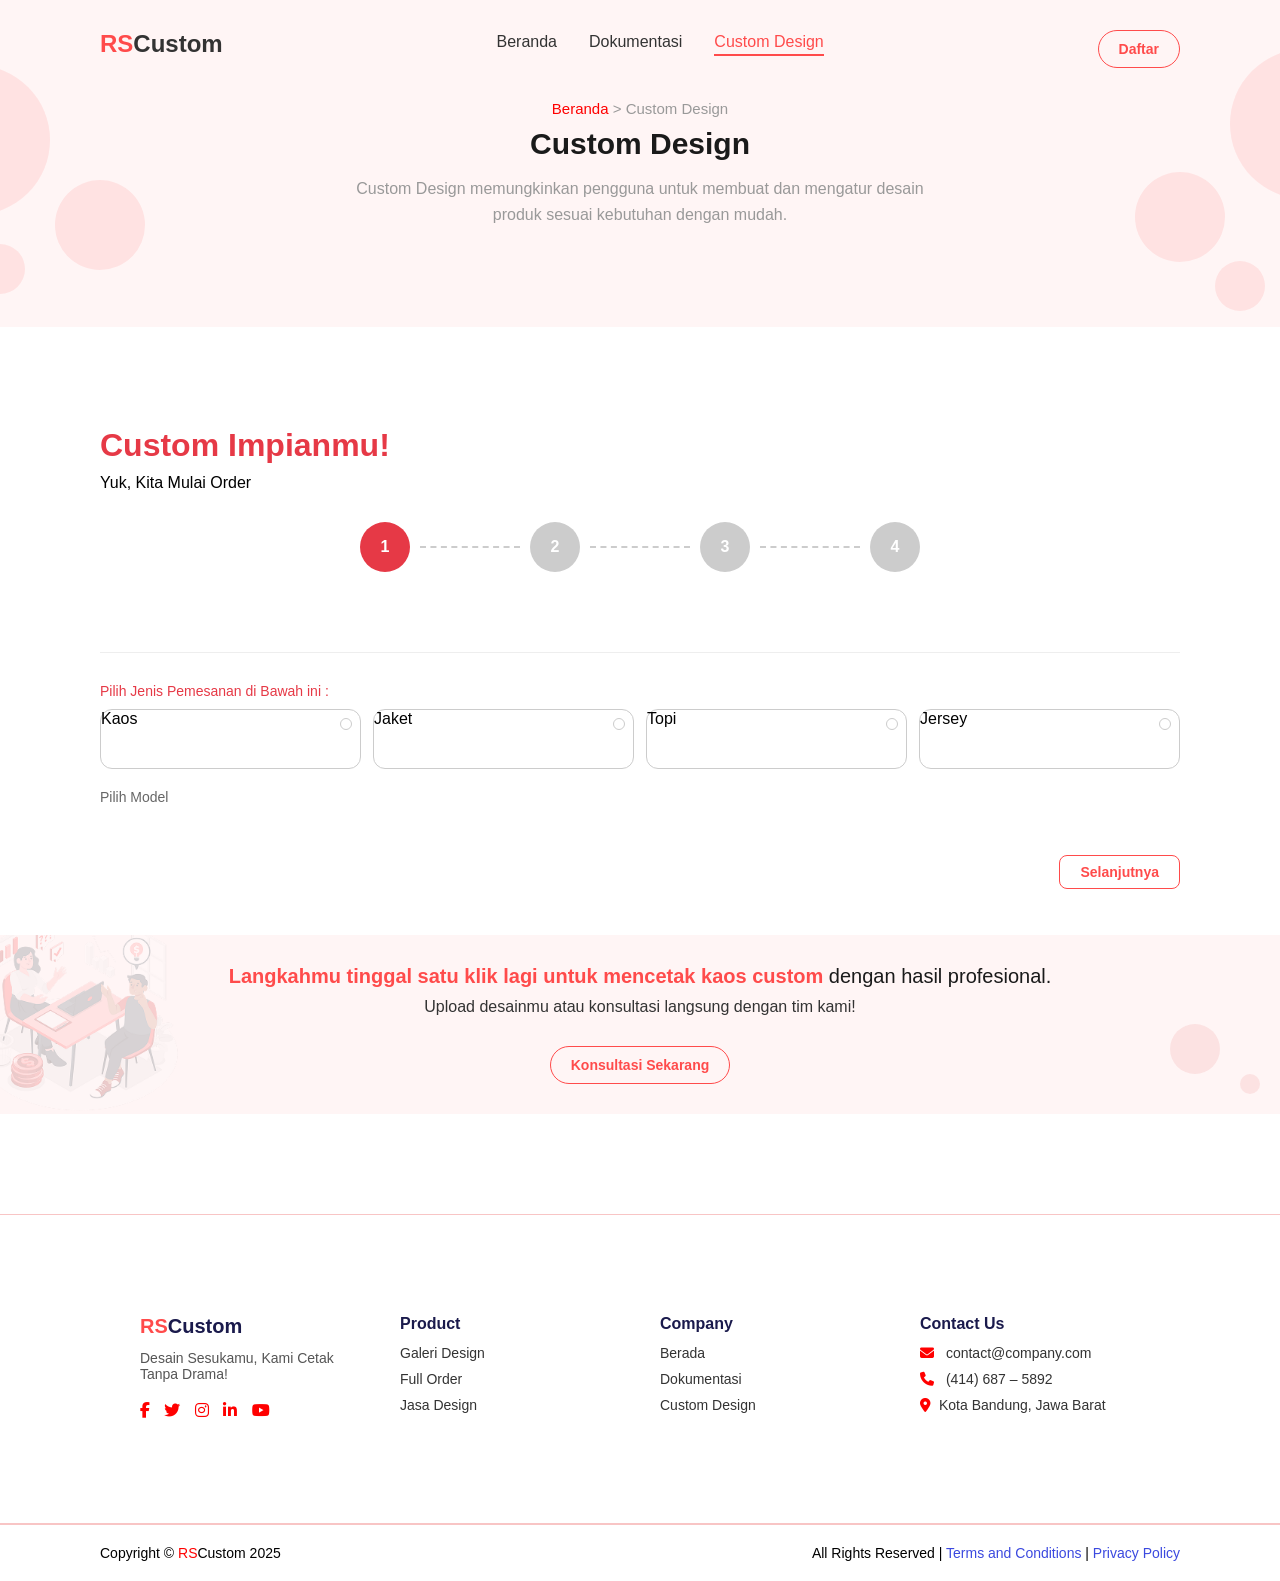
==== customDesign.html @ 7b65262a "feat: update terbaru" ====
<!DOCTYPE html>
<html lang="en">
  <head>
    <meta charset="UTF-8" />
    <meta name="viewport" content="width=device-width, initial-scale=1.0" />
    <title>Design Sekarang | Custom Design</title>
    <link href="./css/designCustom.css" rel="stylesheet" />
    <link href="./css/custom.css" rel="stylesheet" />
    <link
      rel="stylesheet"
      href="https://cdnjs.cloudflare.com/ajax/libs/font-awesome/6.5.0/css/all.min.css"
    />
  </head>
  <body>
    <!--Navbar-->
    <header>
      <nav>
        <div class="logo"><span class="span-logo">RS</span>Custom</div>
        <div class="menu">
          <a href="index.html">Beranda</a>
          <a href="dokumentasi.html">Dokumentasi</a>
          <a href="customDesign.html">Custom Design</a>
        </div>
        <button class="cta-button">Daftar</button>
      </nav>
    </header>

    <!-- Hero Section -->
    <section class="custom-design-hero">
      <!-- Bubble kiri -->
      <span class="custom-design-bubble bubble-left bubble-lg"></span>
      <span class="custom-design-bubble bubble-left bubble-md"></span>
      <span class="custom-design-bubble bubble-left bubble-sm"></span>

      <!-- Bubble kanan -->
      <span class="custom-design-bubble bubble-right bubble-lg"></span>
      <span class="custom-design-bubble bubble-right bubble-md"></span>
      <span class="custom-design-bubble bubble-right bubble-sm"></span>

      <!-- Konten -->
      <div class="custom-design-content">
        <p class="custom-design-breadcrumb">
          <span class="breadcrumb-active">Beranda</span> &gt; Custom Design
        </p>
        <h2>Custom Design</h2>
        <p class="custom-design-description">
          Custom Design memungkinkan pengguna untuk membuat dan mengatur desain
          produk sesuai kebutuhan dengan mudah.
        </p>
      </div>
    </section>

    <!-- Order Section -->
    <section class="custom-order-section">
      <div class="custom-order-header">
        <h2><span class="header-highlight">Custom Impianmu!</span></h2>
        <p>Yuk, Kita Mulai Order</p>
      </div>

      <!-- Wizard Steps -->
      <div class="order-wizard-steps">
        <div class="wizard-step active" data-step="1">
          <div class="step-circle">1</div>
          <span class="step-connector"></span>
        </div>
        <div class="wizard-step" data-step="2">
          <div class="step-circle">2</div>
          <span class="step-connector"></span>
        </div>
        <div class="wizard-step" data-step="3">
          <div class="step-circle">3</div>
          <span class="step-connector"></span>
        </div>
        <div class="wizard-step" data-step="4">
          <div class="step-circle">4</div>
        </div>
      </div>

      <!-- Wizard Forms -->
      <div class="wizard-forms-container">
        <!-- Step 1 -->
        <div class="wizard-form active" data-form="1">
          <h3 class="form-step-title">Pilih Jenis Pemesanan di Bawah ini :</h3>

          <div class="option-card-grid" id="product-options">
            <div class="product-option" data-product="Kaos">
              <span class="option-indicator"></span>
              <div class="option-label">Kaos</div>
            </div>
            <div class="product-option" data-product="Jaket">
              <span class="option-indicator"></span>
              <div class="option-label">Jaket</div>
            </div>
            <div class="product-option" data-product="Topi">
              <span class="option-indicator"></span>
              <div class="option-label">Topi</div>
            </div>
            <div class="product-option" data-product="Jersey">
              <span class="option-indicator"></span>
              <div class="option-label">Jersey</div>
            </div>
          </div>

          <div class="model-selection hidden" id="model-wrapper">
            <h4 id="model-selection-title" class="model-title">Pilih Model</h4>
            <div class="option-card-grid" id="model-options"></div>
          </div>

          <button class="wizard-next-btn">Selanjutnya</button>
        </div>

        <!-- Step 2 -->
        <div class="wizard-form">
          <div class="form-step-header">
            <h3 class="form-title">Upload Desain</h3>
            <p class="form-subtitle">
              Unggah desain atau pilih metode desain yang kamu inginkan
            </p>
          </div>

          <div class="color-preview-section">
            <!-- Pilih Warna -->
            <div class="color-selection">
              <h4 class="section-title">Warna Kaos</h4>
              <div class="color-options">
                <span
                  class="color-option"
                  data-color="#ffffff"
                  style="background: #ffffff; border: 1px solid #ccc"
                ></span>
                <span
                  class="color-option"
                  data-color="#1d1d1d"
                  style="background: #1d1d1d"
                ></span>
                <span
                  class="color-option"
                  data-color="#ffe0b2"
                  style="background: #ffe0b2"
                ></span>
                <span
                  class="color-option"
                  data-color="#7b0000"
                  style="background: #7b0000"
                ></span>
                <span
                  class="color-option"
                  data-color="#ff4b4b"
                  style="background: #ff4b4b"
                ></span>
                <span
                  class="color-option"
                  data-color="#007bff"
                  style="background: #007bff"
                ></span>
                <span
                  class="color-option"
                  data-color="#f1f800"
                  style="background: #f1f800"
                ></span>
                <span
                  class="color-option"
                  data-color="#7aff7a"
                  style="background: #7aff7a"
                ></span>
              </div>
            </div>

            <!-- Preview Kaos -->
            <div class="preview-container">
              <h4 class="section-title">Preview Kaos</h4>
              <div
                id="shirtPreview"
                class="preview-box"
                style="background: #f5f5f5; padding: 10px"
              >
                <canvas id="shirtCanvas" width="650" height="550"></canvas>
              </div>
              <button
                id="downloadDesignBtn"
                style="
                  margin-top: 10px;
                  padding: 8px 12px;
                  background: #ff4b4b;
                  color: #fff;
                  border: none;
                  border-radius: 5px;
                  cursor: pointer;
                "
              >
                Download Desain
              </button>
            </div>
          </div>

          <!-- Pilih Tipe Desain -->
          <div class="design-type-section">
            <h4 class="section-title">Design Kaos</h4>
            <div id="designTypeOptions" class="design-type-options">
              <div class="design-type-card" data-type="full">
                <div class="design-type-label">Full Order</div>
              </div>
              <div class="design-type-card" data-type="galeri">
                <div class="design-type-label">Galeri Desain</div>
              </div>
              <div class="design-type-card" data-type="jasa">
                <div class="design-type-label">Jasa Desain</div>
              </div>
            </div>
          </div>

          <!-- Konten Dinamis -->
          <div id="designFormContainer" class="dynamic-form-content"></div>

          <!-- Navigasi Step -->
          <div class="form-navigation">
            <button type="button" class="wizard-prev-btn">Sebelumnya</button>
            <button type="button" class="wizard-next-btn">Selanjutnya</button>
          </div>
        </div>

        <!-- Step 3 -->
        <div class="wizard-form" data-form="3">
          <h3>Detail & Jumlah</h3>
          <p>Isi detail pemesanan dengan benar:</p>

          <!-- Catatan -->
          <div class="form-group">
            <label>Catatan Tambahan</label>
            <textarea
              class="input-control"
              placeholder="Masukkan catatan tambahan..."
            ></textarea>
          </div>

          <!-- Jumlah per Ukuran -->
          <div class="form-group">
            <label>Jumlah Ukuran</label>
            <div class="size-quantity-container">
              <div class="size-card">
                <span class="size-label">S</span>
                <input type="number" min="0" placeholder="0" />
              </div>
              <div class="size-card">
                <span class="size-label">M</span>
                <input type="number" min="0" placeholder="0" />
              </div>
              <div class="size-card">
                <span class="size-label">L</span>
                <input type="number" min="0" placeholder="0" />
              </div>
              <div class="size-card">
                <span class="size-label">XL</span>
                <input type="number" min="0" placeholder="0" />
              </div>
              <div class="size-card">
                <span class="size-label">XXL</span>
                <input type="number" min="0" placeholder="0" />
              </div>
              <div class="size-card">
                <span class="size-label">XXXL</span>
                <input type="number" min="0" placeholder="0" />
              </div>
            </div>
          </div>

          <!-- Deadline -->
          <div class="form-group">
            <label>Tanggal Order</label>
            <input type="date" class="input-control" />
          </div>

          <button class="wizard-prev-btn">Sebelumnya</button>
          <button class="wizard-next-btn">Selanjutnya</button>
        </div>

        <!-- Step 4 -->
        <div class="wizard-form checkout-form" data-form="4">
          <h3 class="form-title">Checkout</h3>
          <p class="form-subtitle">Konfirmasi data kamu sebelum order:</p>

          <div class="form-group">
            <label>Nama Pemesan</label>
            <input type="text" class="input-line" placeholder="Nama Lengkap" />
          </div>

          <div class="form-group">
            <label>Email</label>
            <input
              type="email"
              class="input-line"
              placeholder="emailkamu@email.com"
            />
          </div>

          <div class="form-group">
            <label>Nomor Whatsapp</label>
            <input type="text" class="input-line" placeholder="082938923022" />
          </div>

          <div class="form-group">
            <label>Alamat Pengiriman</label>
            <textarea
              class="input-line"
              rows="3"
              placeholder="Alamat lengkap pengiriman..."
            ></textarea>
          </div>

          <div class="form-navigation">
            <button class="wizard-prev-btn">Sebelumnya</button>
            <button class="wizard-finish-btn">Selesai</button>
          </div>
        </div>
      </div>
    </section>

    <!-- CTA Section -->
    <div class="warp-cta">
      <section class="cta-section">
        <div class="cta-content">
          <h2>
            <span class="highlight"
              >Langkahmu tinggal satu klik lagi untuk mencetak kaos custom</span
            >
            dengan hasil profesional.
          </h2>
          <p>Upload desainmu atau konsultasi langsung dengan tim kami!</p>
          <button class="cta-button">Konsultasi Sekarang</button>
        </div>

        <img
          src="./assets/consult.png"
          alt="Ilustrasi Konsultasi"
          class="cta-image"
        />

        <div class="bubble-group">
          <div class="bubble small"></div>
          <div class="bubble medium"></div>
          <div class="bubble large"></div>
        </div>
      </section>
    </div>

    <!-- Contact Section -->
    <section class="contact-section">
      <div class="container">
        <div class="footer-grid">
          <!-- Logo & Social Media -->
          <div class="footer-col">
            <h3 class="logo"><span class="footer-span">RS</span>Custom</h3>
            <p>Desain Sesukamu, Kami Cetak Tanpa Drama!</p>
            <div class="social-icons">
              <a href="#" title="Facebook"><i class="fab fa-facebook-f"></i></a>
              <a href="#" title="Twitter"><i class="fab fa-twitter"></i></a>
              <a href="#" title="Instagram"><i class="fab fa-instagram"></i></a>
              <a href="#" title="LinkedIn"
                ><i class="fab fa-linkedin-in"></i
              ></a>
              <a href="#" title="YouTube"><i class="fab fa-youtube"></i></a>
            </div>
          </div>

          <!-- Product Links -->
          <div class="footer-col">
            <h4>Product</h4>
            <ul>
              <li><a href="#">Galeri Design</a></li>
              <li><a href="#">Full Order</a></li>
              <li><a href="#">Jasa Design</a></li>
            </ul>
          </div>

          <!-- Company Links -->
          <div class="footer-col">
            <h4>Company</h4>
            <ul>
              <li><a href="#">Berada</a></li>
              <li><a href="#">Dokumentasi</a></li>
              <li><a href="#">Custom Design</a></li>
            </ul>
          </div>

          <!-- Contact Info -->
          <div class="footer-col">
            <h4>Contact Us</h4>
            <ul class="contact-info">
              <li><i class="fas fa-envelope"></i> contact@company.com</li>
              <li><i class="fas fa-phone"></i> (414) 687 – 5892</li>
              <li>
                <i class="fas fa-map-marker-alt"></i>Kota Bandung, Jawa Barat
              </li>
            </ul>
          </div>
        </div>
      </div>
    </section>

    <!-- Footer -->
    <footer class="footer-section">
      <div class="container-footer footer-bottom">
        <p>Copyright © <span class="footer-text">RS</span>Custom 2025</p>
        <p>
          All Rights Reserved | <a href="#">Terms and Conditions</a> |
          <a href="#">Privacy Policy</a>
        </p>
      </div>
    </footer>

    <!--Script-->
    <script src="./js/index.js"></script>
  </body>
</html>
---- css/designCustom.css ----
/*Hero*/
.custom-design-hero {
  position: relative;
  padding: 100px 100px;
  text-align: center;
  background-color: #fff5f5;
  overflow: hidden;
}

.custom-design-content {
  max-width: 600px;
  margin: 0 auto;
  z-index: 2;
  position: relative;
}

.custom-design-breadcrumb {
  font-size: 15px;
  color: #999;
  margin-bottom: 10px;
}

.breadcrumb-active {
  color: red;
}

.custom-design-content h2 {
  font-size: 30px;
  color: #1a1a1a;
  margin-bottom: 15px;
}

.custom-design-description {
  font-size: 16px;
  color: #999;
  line-height: 1.6;
}

.custom-design-bubble {
  position: absolute;
  background: rgba(255, 0, 0, 0.08);
  border-radius: 50%;
  z-index: 1;
}

.bubble-lg {
  width: 150px;
  height: 150px;
}

.bubble-md {
  width: 90px;
  height: 90px;
}

.bubble-sm {
  width: 50px;
  height: 50px;
}

.bubble-left.bubble-lg {
  top: 20%;
  left: -100px;
}

.bubble-left.bubble-md {
  top: 55%;
  left: 55px;
}

.bubble-left.bubble-sm {
  bottom: 10%;
  left: -25px;
}

.bubble-right.bubble-lg {
  top: 15%;
  right: -100px;
}

.bubble-right.bubble-md {
  bottom: 20%;
  right: 55px;
}

.bubble-right.bubble-sm {
  bottom: 5%;
  right: 15px;
}

/*Order Wizard*/
.custom-order-section {
  padding: 100px 100px;
  padding-bottom: 0px;
  max-width: auto;
  margin: auto;
  font-family: "Segoe UI", sans-serif;
  background: #fff;
}

.custom-order-header {
  text-align: start;
  margin-bottom: 30px;
}

.custom-order-header h2 {
  font-size: 32px;
  margin-bottom: 10px;
}

.header-highlight {
  color: #e63946;
  font-weight: bold;
}

.order-wizard-steps {
  display: flex;
  justify-content: center;
  align-items: center;
  margin-bottom: 80px;
}

.wizard-step {
  display: flex;
  align-items: center;
  position: relative;
}

.step-circle {
  width: 50px;
  height: 50px;
  border-radius: 50%;
  background: #ccc;
  color: white;
  display: flex;
  justify-content: center;
  align-items: center;
  font-weight: bold;
  font-size: 16px;
}

.wizard-step.active .step-circle {
  background: #e63946;
}

.step-connector {
  width: 100px;
  height: 2px;
  border-top: 2px dashed #ccc;
  margin: 0 10px;
}

.wizard-forms-container {
  border-top: 1px solid #eee;
  padding-top: 30px;
}

.wizard-form {
  display: none;
  animation: fadeIn 0.3s ease;
}

.wizard-form.active {
  display: block;
}

.wizard-form h3 {
  color: #e63946;
  margin-bottom: 10px;
}

.wizard-form p {
  margin-bottom: 10px;
  font-weight: bold;
}

.form-group {
  margin-bottom: 20px;
}

.form-group label {
  display: block;
  font-weight: bold;
  margin-bottom: 6px;
}

input[type="text"],
input[type="number"],
input[type="email"],
input[type="date"],
select,
textarea {
  width: 100%;
  padding: 10px;
  border: 1px solid #ddd;
  border-radius: 6px;
  font-size: 14px;
}

textarea {
  resize: vertical;
}

button {
  padding: 10px 20px;
  border: none;
  border-radius: 6px;
  margin-top: 10px;
  cursor: pointer;
  font-weight: bold;
  transition: background 0.3s ease;
}

.wizard-next-btn {
  background: #e63946;
  color: white;
}

.wizard-prev-btn {
  background: #6c757d;
  color: white;
  margin-right: 10px;
}

.wizard-finish-btn {
  background: #28a745;
  color: white;
}

/*Card Step 1*/
.form-step-title {
  font-size: 14px;
  font-weight: 500;
  color: #666;
  margin-bottom: 10px;
}

.model-title {
  font-weight: 500;
  font-size: 14px;
  color: #666;
  margin: 20px 0 10px;
}

.option-card-grid {
  display: grid;
  grid-template-columns: repeat(4, 1fr);
  gap: 12px;
  margin-bottom: 20px;
}

.product-option {
  position: relative;
  border: 1px solid #ccc;
  border-radius: 12px;
  height: 60px;
  cursor: pointer;
  transition: border-color 0.3s;
}

.product-option:hover {
  border-color: #ff4b4b;
}

.product-option.selected {
  border-color: #ff4b4b;
}

.option-indicator {
  position: absolute;
  top: 8px;
  right: 8px;
  width: 12px;
  height: 12px;
  border-radius: 50%;
  border: 1.5px solid #ccc;
  background-color: white;
}

.product-option.selected .option-indicator {
  background-color: #ff4b4b;
  border-color: #ff4b4b;
}

.wizard-next-btn {
  margin-top: 20px;
  padding: 8px 20px;
  border: 1.5px solid #ff4b4b;
  background: white;
  color: #ff4b4b;
  border-radius: 8px;
  font-size: 14px;
  cursor: pointer;
  float: right;
  transition: all 0.3s ease;
}

.wizard-next-btn:hover {
  background: #ff4b4b;
  color: white;
}

/*Card Step 2*/
.form-title {
  font-size: 26px;
  font-weight: 700;
  color: #333;
  margin-bottom: 5px;
}

.form-subtitle {
  color: #666;
  margin-bottom: 25px;
}

.section-title {
  font-size: 18px;
  font-weight: 600;
  color: #444;
  margin-bottom: 12px;
}

.color-preview-section {
  display: flex;
  flex-wrap: wrap;
  gap: 30px;
  margin-bottom: 40px;
}

.color-selection,
.preview-container {
  flex: 1 1 300px;
}

.color-options {
  display: flex;
  flex-wrap: wrap;
  gap: 10px;
}

.color-option {
  width: 50px;
  height: 50px;
  border-radius: 50%;
  border: 2px solid transparent;
  cursor: pointer;
}

.color-option.active {
  border-color: #ff4b4b;
  box-shadow: 0 0 5px rgba(0,0,0,0.3);
}

.preview-box {
  width: 100%;
  aspect-ratio: 1/1;
  border-radius: 16px;
  border: 2px dashed #ccc;
  display: flex;
  justify-content: center;
  align-items: center;
  color: #666;
  background-color: #fff;
  transition: background-color 0.4s;
  box-shadow: 0 4px 12px rgba(0, 0, 0, 0.05);
}

.preview-text {
  font-size: 20px;
  font-weight: 600;
}

.design-type-section {
  margin-bottom: 40px;
}

.design-type-options {
  display: grid;
  grid-template-columns: repeat(auto-fit, minmax(200px, 1fr));
  gap: 1.5rem;
  padding: 30px 100px;
}

.design-type-options::-webkit-scrollbar {
  height: 8px;
}

.design-type-options::-webkit-scrollbar-thumb {
  background-color: #ccc;
  border-radius: 4px;
}

.design-type-card {
  height: 150px;
  background-color: #f9f9f9;
  border: 2px solid #ccc;
  border-radius: 12px;
  display: flex;
  justify-content: center;
  align-items: center;
  font-weight: bold;
  cursor: pointer;
  transition: all 0.3s ease;
}

.design-type-card:hover {
  border-color: #333;
  transform: translateY(-4px);
}

.design-type-card.selected {
  border-color: #ff4b4b;
  background-color: #ffdede;
}

.section-label {
  display: block;
  font-weight: 600;
  margin-bottom: 0.75rem;
}

.form-group {
  margin-top: 1rem;
}

.upload-box {
  border: 2px dashed #aaa;
  padding: 1rem;
  text-align: center;
  cursor: pointer;
  border-radius: 8px;
  transition: background-color 0.3s;
}

.upload-box:hover {
  background-color: #f0f0f0;
}

.dynamic-form-content {
  margin-bottom: 30px;
}

.section-label {
  font-weight: 600;
  color: #444;
  margin-bottom: 8px;
  display: block;
}

.form-navigation {
  display: flex;
  justify-content: space-between;
  gap: 10px;
}

/* .wizard-prev-btn,
.wizard-next-btn {
  background-color: #ff4b4b;
  color: white;
  padding: 12px 22px;
  border: none;
  border-radius: 8px;
  cursor: pointer;
  font-weight: 600;
  transition: background-color 0.3s;
}

.wizard-prev-btn:hover,
.wizard-next-btn:hover {
  background-color: #e84343;
} */


/*Step 3*/
.input-control,
textarea,
input[type="date"],
input[type="number"] {
  width: 100%;
  padding: 10px 14px;
  border: 1px solid #ccc;
  border-radius: 8px;
  font-size: 14px;
  transition: all 0.3s ease;
}

.input-control:focus,
textarea:focus,
input:focus {
  border-color: #ff4b4b;
  box-shadow: 0 0 4px rgba(255, 75, 75, 0.3);
  outline: none;
}

textarea {
  min-height: 80px;
  resize: vertical;
}

.size-quantity-container {
  display: grid;
  grid-template-columns: repeat(auto-fit, minmax(110px, 1fr));
  gap: 1rem;
}

.size-card {
  background: #fff;
  border: 1px solid #ddd;
  border-radius: 12px;
  padding: 12px;
  text-align: center;
  box-shadow: 0 2px 6px rgba(0, 0, 0, 0.05);
  transition: all 0.3s ease;
}

.size-card:hover {
  transform: translateY(-3px);
  border-color: #ff4b4b;
  box-shadow: 0 4px 10px rgba(255, 75, 75, 0.15);
}

.size-label {
  display: block;
  font-weight: bold;
  font-size: 16px;
  margin-bottom: 8px;
  color: #333;
}

.size-card input {
  width: 100%;
  padding: 8px;
  border: 1px solid #ccc;
  border-radius: 8px;
  text-align: center;
  font-size: 14px;
}


/*Step 4*/

.checkout-form {
  max-width: 650px;
  margin: auto;
}

.form-title {
  font-size: 26px;
  font-weight: 700;
  color: #333;
  margin-bottom: 5px;
  text-align: center;
}

.form-subtitle {
  color: #666;
  margin-bottom: 25px;
  text-align: center;
}

.form-group {
  margin-bottom: 20px;
}

label {
  font-weight: 600;
  color: #333;
  margin-bottom: 6px;
  display: block;
}

.input-line {
  width: 100%;
  padding: 10px 0;
  border: none;
  border-bottom: 2px solid #ccc;
  font-size: 14px;
  transition: all 0.3s ease;
  background: transparent;
  resize: none;
}

.input-line:focus {
  border-bottom-color: #ff4b4b;
  outline: none;
  box-shadow: 0 2px 0 rgba(255, 75, 75, 0.3);
}

.form-navigation {
  display: flex;
  justify-content: space-between;
  gap: 10px;
  margin-top: 20px;
}

/* .wizard-prev-btn,
.wizard-finish-btn {
  flex: 1;
  background-color: #ff4b4b;
  color: white;
  padding: 12px 22px;
  border: none;
  border-radius: 8px;
  cursor: pointer;
  font-weight: 600;
  transition: background-color 0.3s, transform 0.2s ease;
}

.wizard-prev-btn:hover,
.wizard-finish-btn:hover {
  background-color: #e84343;
  transform: translateY(-2px);
} */
---- css/custom.css ----
* {
    margin: 0;
    padding: 0;
    box-sizing: border-box;
    font-family: Arial, Helvetica, sans-serif;
}

/*Navbar*/

header {
  width: 100%;
  position: fixed;;
  top: 0;
  z-index: 999;
  background-color: transparent;
  transition: background-color 0.3s ease, box-shadow 0.3s ease;
}

header.scrolled {
  background-color: #ffffff;
  box-shadow: 0 2px 4px rgba(0,0,0,0.1);
}

nav {
    max-width: auto;
    margin: 0 auto;
    padding: 20px 100px;
    display: flex;
    align-items: center;
    justify-content: space-between;
    flex-wrap: wrap;
}

.logo {
    font-weight: bold;
    font-size: 1.5rem;
    color: #333;
}

.span-logo{
    color: #FF4B4B;
}

.menu {
    display: flex;
    gap: 2rem;
}

.menu a {
  position: relative;
  text-decoration: none;
  color: #333;
  font-size: 1rem;
  transition: color 0.3s;
  padding-bottom: 5px;
}

.menu a::after {
  content: '';
  position: absolute;
  left: 0;
  bottom: 0;
  height: 2px;
  width: 0;
  background-color: #FF4B4B;
  transition: width 0.3s ease-in-out;
}

.menu a:hover::after {
  width: 100%;
}

.menu a.active {
  color: #FF4B4B;
}

.menu a.active::after {
  content: '';
  position: absolute;
  left: 0;
  bottom: 0;
  height: 2px;
  width: 100%;
  background-color: #FF4B4B;
}

.cta-button {
    background-color: transparent;
    color: #FF4B4B;
    padding: 10px 50px;
    border: 2px solid #FF4B4B;
    border-radius: 10px;
    font-size: 1rem;
    cursor: pointer;
    transition: background-color 0.3s, color 0.3s;
}

.cta-button:hover {
    background-color: #FF4B4B;
    color: white; 
}

/*CTA*/

.warp-cta{
  padding: 100px 0px;
}

.cta-section {
  position: relative;
  background-color: #fff5f5;
  padding:30px 20px;
  overflow: hidden;
  text-align: center;
}

.cta-content {
  max-width: auto;
  margin: 0 auto;
  position: relative;
  z-index: 2;
}

.cta-content h2 {
  font-size: 20px;
  font-weight: normal;
  color: #1a1a1a;
  margin-bottom: 10px;
}

.cta-content .highlight {
  color: #ff4b4b;
  font-weight: bold;
}

.cta-content p {
  font-size: 16px;
  color: #333;
  margin-bottom: 20px;
}

.cta-button {
  padding: 10px 20px;
  border: 1px solid #ff4b4b;
  background: transparent;
  color: #ff4b4b;
  border-radius: 9999px;
  cursor: pointer;
  transition: all 0.3s ease;
  font-size: 14px;
}

.cta-button:hover {
  background-color: #e63946;
  color: white;
}

.cta-image {
  position: absolute;
  bottom: 0;
  left: 0;
  width: 180px;
  z-index: 1;
}

.bubble-group {
  position: absolute;
  bottom: 0;
  right: 0;
  z-index: 1;
}

.bubble {
  position: absolute;
  background-color: #fbdada;
  border-radius: 50%;
  opacity: 0.7;
}

.bubble.small {
  width: 10px;
  height: 10px;
  top: 10px;
  right: 10px;
}

.bubble.medium {
  width: 20px;
  height: 20px;
  bottom: 20px;
  right: 20px;
}

.bubble.large {
  width: 50px;
  height: 50px;
  bottom: 40px;
  right: 60px;
}


/* Contact Section */

.contact-section {
  background: #fff;
  border-top: 1px solid #f8c5c5;
  border-bottom: 1px solid #f8c5c5;
  padding: 100px;
}

.container {
  max-width: 1200px;
  margin: 0 auto;
  padding: 0 40px;
}

.footer-grid {
  display: grid;
  grid-template-columns: repeat(auto-fit, minmax(200px, 1fr));
  gap: 40px;
}

.footer-span{
  color:#FF4B4B;
}

.footer-col h3.logo {
  font-size: 20px;
  font-weight: bold;
  color: #1a1a4c;
  margin-bottom: 12px;
}

.footer-col h4 {
  font-size: 16px;
  font-weight: bold;
  color: #1a1a4c;
  margin-bottom: 12px;
}

.footer-col p {
  font-size: 14px;
  color: #555;
  margin-bottom: 20px;
}

.footer-col ul {
  list-style: none;
  padding: 0;
}

.footer-col ul li {
  margin-bottom: 10px;
  font-size: 14px;
  color: #333;
}

.footer-col ul li a {
  text-decoration: none;
  color: #333;
  transition: color 0.3s;
}

.footer-col ul li a:hover {
  color: #e63946;
}

.contact-info i {
  margin-right: 8px;
  color: red;
}

.social-icons a {
  margin-right: 10px;
  color: red;
  font-size: 16px;
  display: inline-block;
  transition: transform 0.3s, color 0.3s;
}

.social-icons a:hover {
  color: #e63946;
  transform: scale(1.1);
}


/* Footer Section */

.footer-section {
  background: #fff;
  padding: 20px 100px;
  text-align: center;
  border-top: 1px solid #f8c5c5;
  font-size: 14px;
}

.container-footer{
  display: flex;
  flex-direction: row;
  align-items: center;
  justify-content: space-between;
  gap: 20px
}

.footer-section a {
  color: #3b49df;
  text-decoration: none;
}

.footer-text{
  color: red;
}
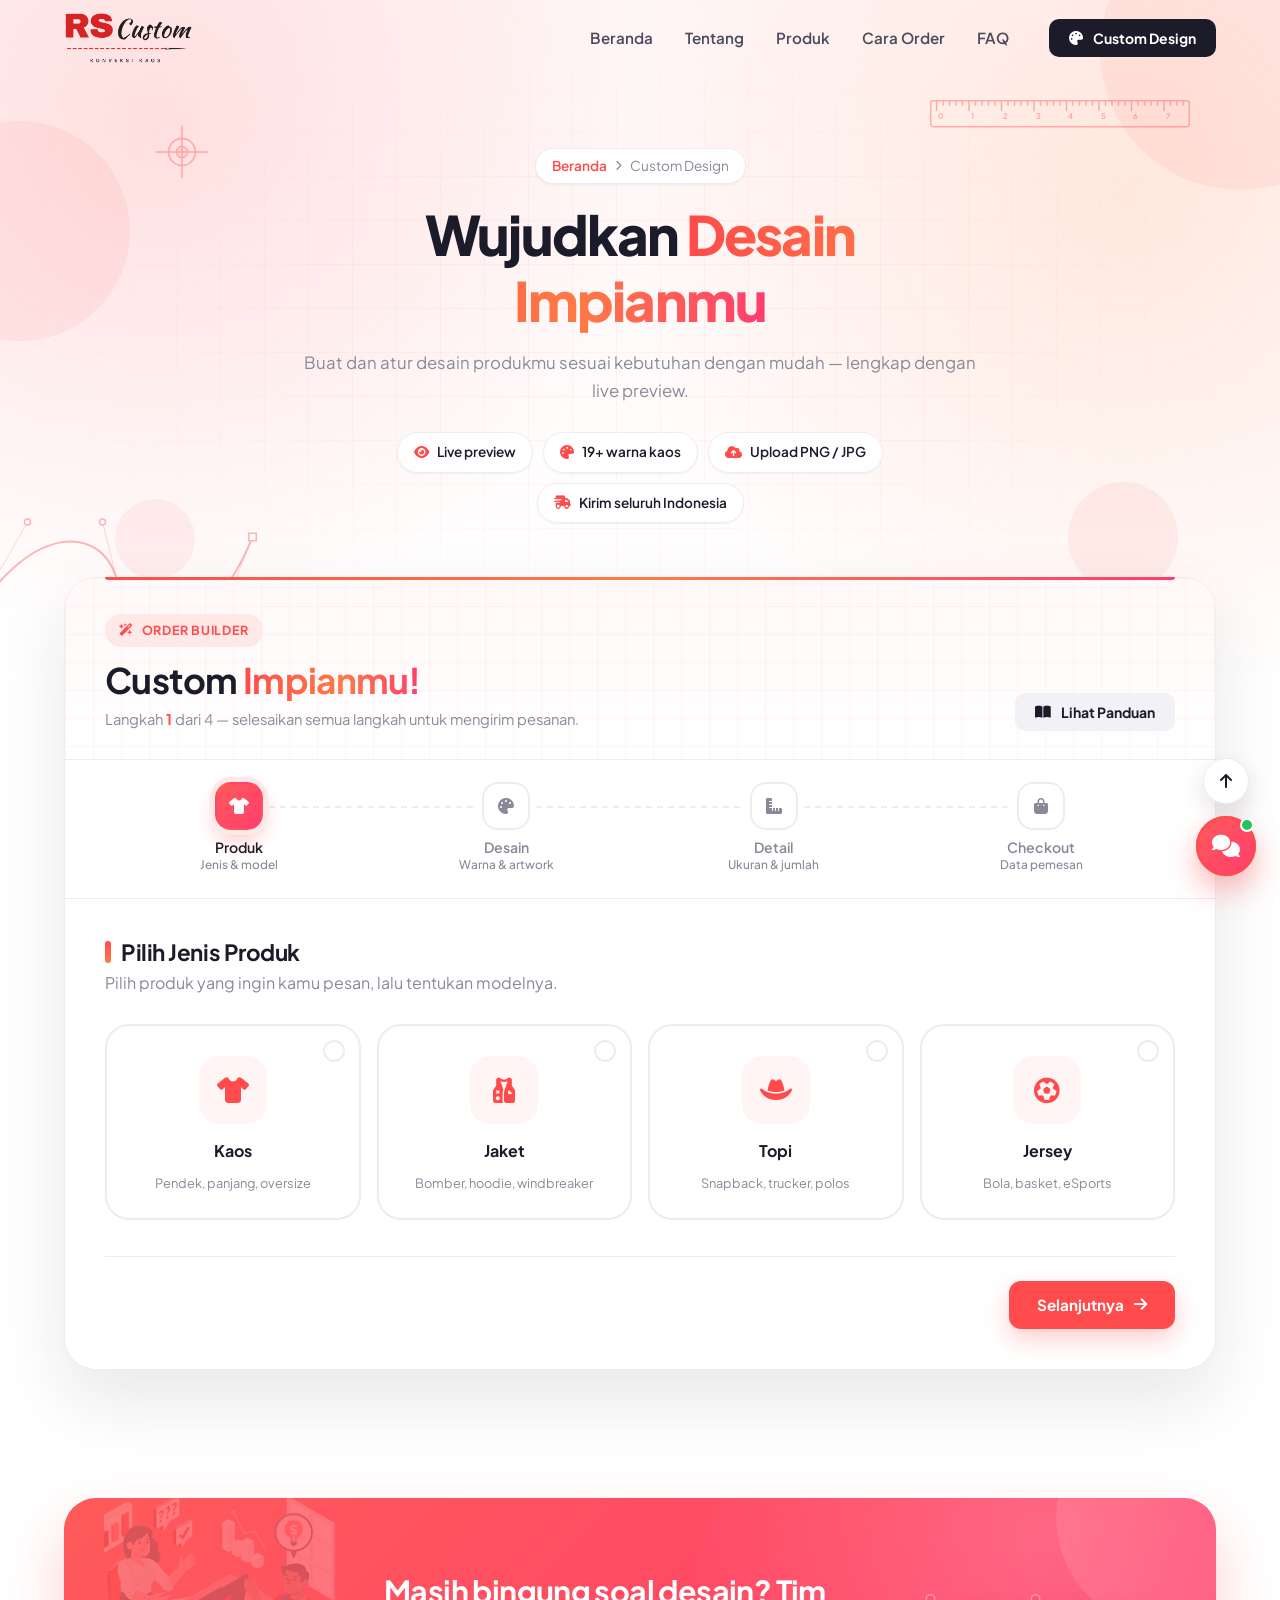
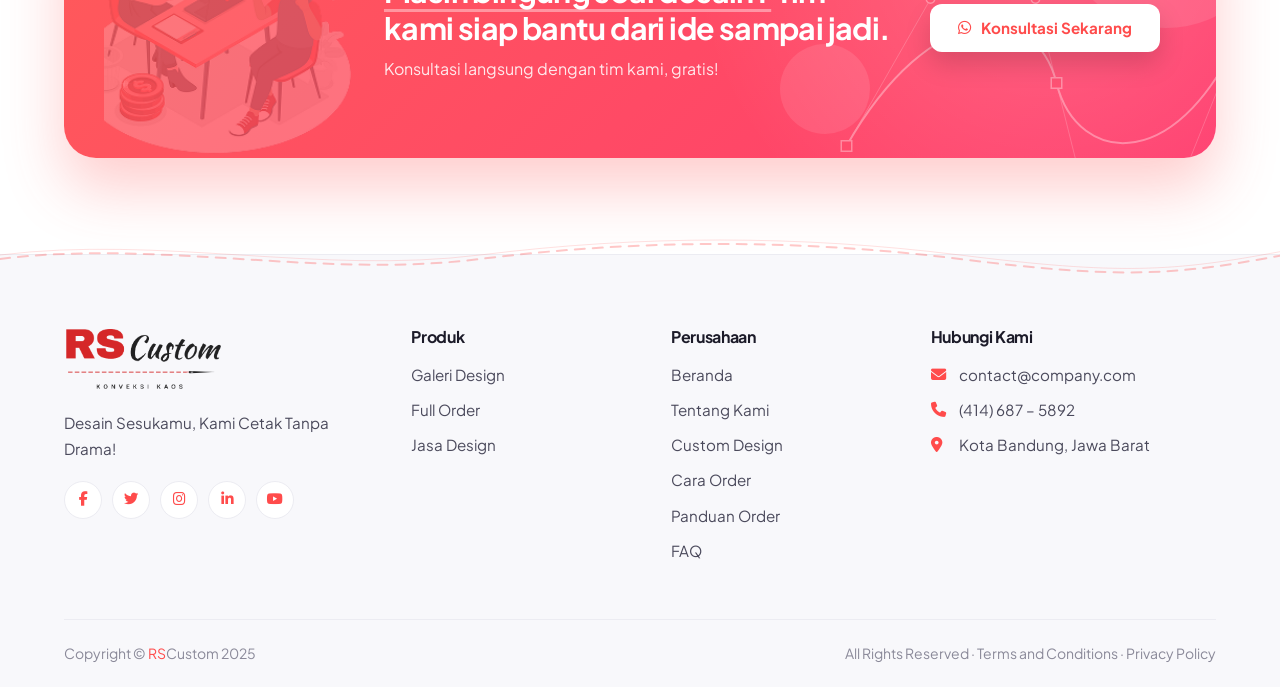
==== commit d341865a: "feat: redesign website, halaman Tentang & Panduan, dan order builder baru Beranda - Hero baru (mesh " ====
--- a/customDesign.html
+++ b/customDesign.html
@@ -1,414 +1,669 @@
 <!DOCTYPE html>
-<html lang="en">
+<html lang="id">
   <head>
     <meta charset="UTF-8" />
     <meta name="viewport" content="width=device-width, initial-scale=1.0" />
-    <title>Design Sekarang | Custom Design</title>
-    <link href="./css/designCustom.css" rel="stylesheet" />
-    <link href="./css/custom.css" rel="stylesheet" />
+    <title>Custom Design | RSCustom</title>
+    <meta
+      name="description"
+      content="Desain dan pesan kaos custom langsung dengan live preview."
+    />
+    <link rel="icon" type="image/png" href="./assets/logo.png" />
+    <link rel="preconnect" href="https://fonts.googleapis.com" />
+    <link rel="preconnect" href="https://fonts.gstatic.com" crossorigin />
+    <link
+      href="https://fonts.googleapis.com/css2?family=Plus+Jakarta+Sans:wght@400;500;600;700;800&display=swap"
+      rel="stylesheet"
+    />
     <link
       rel="stylesheet"
       href="https://cdnjs.cloudflare.com/ajax/libs/font-awesome/6.5.0/css/all.min.css"
     />
+    <link href="./css/custom.css" rel="stylesheet" />
+    <link href="./css/designCustom.css" rel="stylesheet" />
   </head>
   <body>
-    <!--Navbar-->
-    <header>
-      <nav>
-        <div class="logo"><span class="span-logo">RS</span>Custom</div>
-        <div class="menu">
-          <a href="index.html">Beranda</a>
-          <a href="dokumentasi.html">Dokumentasi</a>
-          <a href="customDesign.html">Custom Design</a>
+    <!-- Ornamen garis bertema alat desain (dipakai lewat <use>) -->
+    <svg class="deco-sprite" aria-hidden="true" focusable="false">
+      <symbol id="d-pen" viewBox="0 0 400 200"><g fill="none" stroke="currentColor" stroke-width="1.5" stroke-linecap="round">
+        <path vector-effect="non-scaling-stroke" d="M10 160C90 20 190 20 210 100S330 190 390 40" class="d-draw"/>
+        <line vector-effect="non-scaling-stroke" x1="10" y1="160" x2="90" y2="20" class="d-thin"/><line vector-effect="non-scaling-stroke" x1="190" y1="20" x2="230" y2="180" class="d-thin"/><line vector-effect="non-scaling-stroke" x1="330" y1="190" x2="390" y2="40" class="d-thin"/>
+        <circle vector-effect="non-scaling-stroke" cx="90" cy="20" r="4" class="d-fill"/><circle vector-effect="non-scaling-stroke" cx="190" cy="20" r="4" class="d-fill"/><circle vector-effect="non-scaling-stroke" cx="230" cy="180" r="4" class="d-fill"/><circle vector-effect="non-scaling-stroke" cx="330" cy="190" r="4" class="d-fill"/>
+        <rect vector-effect="non-scaling-stroke" x="5" y="155" width="10" height="10" class="d-fill"/><rect vector-effect="non-scaling-stroke" x="205" y="95" width="10" height="10" class="d-fill"/><rect vector-effect="non-scaling-stroke" x="385" y="35" width="10" height="10" class="d-fill"/>
+      </g></symbol>
+      <symbol id="d-reg" viewBox="0 0 100 100"><g fill="none" stroke="currentColor" stroke-width="1.5" stroke-linecap="round">
+        <circle vector-effect="non-scaling-stroke" cx="50" cy="50" r="24"/><circle vector-effect="non-scaling-stroke" cx="50" cy="50" r="10" class="d-soft"/>
+        <line vector-effect="non-scaling-stroke" x1="50" y1="4" x2="50" y2="96"/><line vector-effect="non-scaling-stroke" x1="4" y1="50" x2="96" y2="50"/>
+      </g></symbol>
+      <symbol id="d-ruler" viewBox="0 0 400 44"><g fill="none" stroke="currentColor" stroke-width="1.5" stroke-linecap="round">
+        <rect vector-effect="non-scaling-stroke" x="1" y="1" width="398" height="40" rx="4"/><line vector-effect="non-scaling-stroke" x1="10" y1="1" x2="10" y2="16"/><text class="d-text" x="13" y="30">0</text><line vector-effect="non-scaling-stroke" x1="20" y1="1" x2="20" y2="8"/><line vector-effect="non-scaling-stroke" x1="30" y1="1" x2="30" y2="8"/><line vector-effect="non-scaling-stroke" x1="40" y1="1" x2="40" y2="8"/><line vector-effect="non-scaling-stroke" x1="50" y1="1" x2="50" y2="8"/><line vector-effect="non-scaling-stroke" x1="60" y1="1" x2="60" y2="16"/><text class="d-text" x="63" y="30">1</text><line vector-effect="non-scaling-stroke" x1="70" y1="1" x2="70" y2="8"/><line vector-effect="non-scaling-stroke" x1="80" y1="1" x2="80" y2="8"/><line vector-effect="non-scaling-stroke" x1="90" y1="1" x2="90" y2="8"/><line vector-effect="non-scaling-stroke" x1="100" y1="1" x2="100" y2="8"/><line vector-effect="non-scaling-stroke" x1="110" y1="1" x2="110" y2="16"/><text class="d-text" x="113" y="30">2</text><line vector-effect="non-scaling-stroke" x1="120" y1="1" x2="120" y2="8"/><line vector-effect="non-scaling-stroke" x1="130" y1="1" x2="130" y2="8"/><line vector-effect="non-scaling-stroke" x1="140" y1="1" x2="140" y2="8"/><line vector-effect="non-scaling-stroke" x1="150" y1="1" x2="150" y2="8"/><line vector-effect="non-scaling-stroke" x1="160" y1="1" x2="160" y2="16"/><text class="d-text" x="163" y="30">3</text><line vector-effect="non-scaling-stroke" x1="170" y1="1" x2="170" y2="8"/><line vector-effect="non-scaling-stroke" x1="180" y1="1" x2="180" y2="8"/><line vector-effect="non-scaling-stroke" x1="190" y1="1" x2="190" y2="8"/><line vector-effect="non-scaling-stroke" x1="200" y1="1" x2="200" y2="8"/><line vector-effect="non-scaling-stroke" x1="210" y1="1" x2="210" y2="16"/><text class="d-text" x="213" y="30">4</text><line vector-effect="non-scaling-stroke" x1="220" y1="1" x2="220" y2="8"/><line vector-effect="non-scaling-stroke" x1="230" y1="1" x2="230" y2="8"/><line vector-effect="non-scaling-stroke" x1="240" y1="1" x2="240" y2="8"/><line vector-effect="non-scaling-stroke" x1="250" y1="1" x2="250" y2="8"/><line vector-effect="non-scaling-stroke" x1="260" y1="1" x2="260" y2="16"/><text class="d-text" x="263" y="30">5</text><line vector-effect="non-scaling-stroke" x1="270" y1="1" x2="270" y2="8"/><line vector-effect="non-scaling-stroke" x1="280" y1="1" x2="280" y2="8"/><line vector-effect="non-scaling-stroke" x1="290" y1="1" x2="290" y2="8"/><line vector-effect="non-scaling-stroke" x1="300" y1="1" x2="300" y2="8"/><line vector-effect="non-scaling-stroke" x1="310" y1="1" x2="310" y2="16"/><text class="d-text" x="313" y="30">6</text><line vector-effect="non-scaling-stroke" x1="320" y1="1" x2="320" y2="8"/><line vector-effect="non-scaling-stroke" x1="330" y1="1" x2="330" y2="8"/><line vector-effect="non-scaling-stroke" x1="340" y1="1" x2="340" y2="8"/><line vector-effect="non-scaling-stroke" x1="350" y1="1" x2="350" y2="8"/><line vector-effect="non-scaling-stroke" x1="360" y1="1" x2="360" y2="16"/><text class="d-text" x="363" y="30">7</text><line vector-effect="non-scaling-stroke" x1="370" y1="1" x2="370" y2="8"/><line vector-effect="non-scaling-stroke" x1="380" y1="1" x2="380" y2="8"/><line vector-effect="non-scaling-stroke" x1="390" y1="1" x2="390" y2="8"/>
+      </g></symbol>
+      <symbol id="d-dim" viewBox="0 0 300 40"><g fill="none" stroke="currentColor" stroke-width="1.5" stroke-linecap="round">
+        <line vector-effect="non-scaling-stroke" x1="10" y1="6" x2="10" y2="34"/><line vector-effect="non-scaling-stroke" x1="290" y1="6" x2="290" y2="34"/>
+        <line vector-effect="non-scaling-stroke" x1="10" y1="20" x2="118" y2="20"/><line vector-effect="non-scaling-stroke" x1="182" y1="20" x2="290" y2="20"/>
+        <path vector-effect="non-scaling-stroke" d="M18 15 10 20 18 25M282 15 290 20 282 25"/>
+        <text class="d-text" x="150" y="24" text-anchor="middle">50 cm</text>
+      </g></symbol>
+      <symbol id="d-bbox" viewBox="0 0 200 150"><g fill="none" stroke="currentColor" stroke-width="1.5" stroke-linecap="round">
+        <rect vector-effect="non-scaling-stroke" x="6" y="26" width="188" height="118" class="d-dash"/>
+        <line vector-effect="non-scaling-stroke" x1="100" y1="10" x2="100" y2="26"/><circle vector-effect="non-scaling-stroke" cx="100" cy="8" r="5" class="d-fill"/>
+        <rect vector-effect="non-scaling-stroke" x="2" y="22" width="8" height="8" class="d-fill"/><rect vector-effect="non-scaling-stroke" x="96" y="22" width="8" height="8" class="d-fill"/><rect vector-effect="non-scaling-stroke" x="190" y="22" width="8" height="8" class="d-fill"/><rect vector-effect="non-scaling-stroke" x="2" y="81" width="8" height="8" class="d-fill"/><rect vector-effect="non-scaling-stroke" x="190" y="81" width="8" height="8" class="d-fill"/><rect vector-effect="non-scaling-stroke" x="2" y="140" width="8" height="8" class="d-fill"/><rect vector-effect="non-scaling-stroke" x="96" y="140" width="8" height="8" class="d-fill"/><rect vector-effect="non-scaling-stroke" x="190" y="140" width="8" height="8" class="d-fill"/>
+      </g></symbol>
+      <symbol id="d-crop" viewBox="0 0 40 40"><g fill="none" stroke="currentColor" stroke-width="1.5" stroke-linecap="round">
+        <path vector-effect="non-scaling-stroke" d="M0 14H10M14 0V10"/>
+      </g></symbol>
+      <symbol id="d-stitch" viewBox="0 0 1200 120" preserveAspectRatio="none"><g fill="none" stroke="currentColor" stroke-width="1.5" stroke-linecap="round">
+        <path vector-effect="non-scaling-stroke" d="M0 60C150 0 300 120 450 60S750 0 900 60 1100 110 1200 50" class="d-thin"/>
+        <path vector-effect="non-scaling-stroke" d="M0 72C150 12 300 132 450 72S750 12 900 72 1100 122 1200 62" class="d-stitch"/>
+      </g></symbol>
+    </svg>
+    <!-- Navbar -->
+    <header class="site-header">
+      <nav class="nav container">
+        <a href="index.html" class="logo" aria-label="RSCustom — Beranda"><img src="./assets/logo-rscustom.png" alt="RSCustom Konveksi Kaos" width="493" height="198" /></a>
+        <button
+          class="nav-toggle"
+          type="button"
+          aria-label="Buka menu"
+          aria-expanded="false"
+          aria-controls="navMenu"
+        >
+          <span></span><span></span><span></span>
+        </button>
+        <div class="nav-menu" id="navMenu">
+          <div class="menu">
+            <a href="index.html#beranda">Beranda</a>
+            <a href="index.html#tentang">Tentang</a>
+            <a href="index.html#produk">Produk</a>
+            <a href="index.html#cara-order">Cara Order</a>
+            <a href="index.html#faq">FAQ</a>
+          </div>
+          <a href="customDesign.html" class="btn btn-primary btn-sm nav-cta"
+            ><i class="fas fa-palette"></i> Custom Design</a
+          >
         </div>
-        <button class="cta-button">Daftar</button>
       </nav>
     </header>
 
-    <!-- Hero Section -->
-    <section class="custom-design-hero">
-      <!-- Bubble kiri -->
-      <span class="custom-design-bubble bubble-left bubble-lg"></span>
-      <span class="custom-design-bubble bubble-left bubble-md"></span>
-      <span class="custom-design-bubble bubble-left bubble-sm"></span>
-
-      <!-- Bubble kanan -->
-      <span class="custom-design-bubble bubble-right bubble-lg"></span>
-      <span class="custom-design-bubble bubble-right bubble-md"></span>
-      <span class="custom-design-bubble bubble-right bubble-sm"></span>
-
-      <!-- Konten -->
-      <div class="custom-design-content">
-        <p class="custom-design-breadcrumb">
-          <span class="breadcrumb-active">Beranda</span> &gt; Custom Design
-        </p>
-        <h2>Custom Design</h2>
-        <p class="custom-design-description">
-          Custom Design memungkinkan pengguna untuk membuat dan mengatur desain
-          produk sesuai kebutuhan dengan mudah.
-        </p>
-      </div>
-    </section>
-
-    <!-- Order Section -->
-    <section class="custom-order-section">
-      <div class="custom-order-header">
-        <h2><span class="header-highlight">Custom Impianmu!</span></h2>
-        <p>Yuk, Kita Mulai Order</p>
-      </div>
-
-      <!-- Wizard Steps -->
-      <div class="order-wizard-steps">
-        <div class="wizard-step active" data-step="1">
-          <div class="step-circle">1</div>
-          <span class="step-connector"></span>
-        </div>
-        <div class="wizard-step" data-step="2">
-          <div class="step-circle">2</div>
-          <span class="step-connector"></span>
-        </div>
-        <div class="wizard-step" data-step="3">
-          <div class="step-circle">3</div>
-          <span class="step-connector"></span>
-        </div>
-        <div class="wizard-step" data-step="4">
-          <div class="step-circle">4</div>
-        </div>
-      </div>
-
-      <!-- Wizard Forms -->
-      <div class="wizard-forms-container">
-        <!-- Step 1 -->
-        <div class="wizard-form active" data-form="1">
-          <h3 class="form-step-title">Pilih Jenis Pemesanan di Bawah ini :</h3>
-
-          <div class="option-card-grid" id="product-options">
-            <div class="product-option" data-product="Kaos">
-              <span class="option-indicator"></span>
-              <div class="option-label">Kaos</div>
-            </div>
-            <div class="product-option" data-product="Jaket">
-              <span class="option-indicator"></span>
-              <div class="option-label">Jaket</div>
-            </div>
-            <div class="product-option" data-product="Topi">
-              <span class="option-indicator"></span>
-              <div class="option-label">Topi</div>
-            </div>
-            <div class="product-option" data-product="Jersey">
-              <span class="option-indicator"></span>
-              <div class="option-label">Jersey</div>
-            </div>
-          </div>
-
-          <div class="model-selection hidden" id="model-wrapper">
-            <h4 id="model-selection-title" class="model-title">Pilih Model</h4>
-            <div class="option-card-grid" id="model-options"></div>
-          </div>
-
-          <button class="wizard-next-btn">Selanjutnya</button>
-        </div>
-
-        <!-- Step 2 -->
-        <div class="wizard-form">
-          <div class="form-step-header">
-            <h3 class="form-title">Upload Desain</h3>
-            <p class="form-subtitle">
-              Unggah desain atau pilih metode desain yang kamu inginkan
-            </p>
-          </div>
-
-          <div class="color-preview-section">
-            <!-- Pilih Warna -->
-            <div class="color-selection">
-              <h4 class="section-title">Warna Kaos</h4>
-              <div class="color-options">
-                <span
-                  class="color-option"
-                  data-color="#ffffff"
-                  style="background: #ffffff; border: 1px solid #ccc"
-                ></span>
-                <span
-                  class="color-option"
-                  data-color="#1d1d1d"
-                  style="background: #1d1d1d"
-                ></span>
-                <span
-                  class="color-option"
-                  data-color="#ffe0b2"
-                  style="background: #ffe0b2"
-                ></span>
-                <span
-                  class="color-option"
-                  data-color="#7b0000"
-                  style="background: #7b0000"
-                ></span>
-                <span
-                  class="color-option"
-                  data-color="#ff4b4b"
-                  style="background: #ff4b4b"
-                ></span>
-                <span
-                  class="color-option"
-                  data-color="#007bff"
-                  style="background: #007bff"
-                ></span>
-                <span
-                  class="color-option"
-                  data-color="#f1f800"
-                  style="background: #f1f800"
-                ></span>
-                <span
-                  class="color-option"
-                  data-color="#7aff7a"
-                  style="background: #7aff7a"
-                ></span>
-              </div>
-            </div>
-
-            <!-- Preview Kaos -->
-            <div class="preview-container">
-              <h4 class="section-title">Preview Kaos</h4>
-              <div
-                id="shirtPreview"
-                class="preview-box"
-                style="background: #f5f5f5; padding: 10px"
-              >
-                <canvas id="shirtCanvas" width="650" height="550"></canvas>
-              </div>
-              <button
-                id="downloadDesignBtn"
-                style="
-                  margin-top: 10px;
-                  padding: 8px 12px;
-                  background: #ff4b4b;
-                  color: #fff;
-                  border: none;
-                  border-radius: 5px;
-                  cursor: pointer;
-                "
-              >
-                Download Desain
-              </button>
-            </div>
-          </div>
-
-          <!-- Pilih Tipe Desain -->
-          <div class="design-type-section">
-            <h4 class="section-title">Design Kaos</h4>
-            <div id="designTypeOptions" class="design-type-options">
-              <div class="design-type-card" data-type="full">
-                <div class="design-type-label">Full Order</div>
-              </div>
-              <div class="design-type-card" data-type="galeri">
-                <div class="design-type-label">Galeri Desain</div>
-              </div>
-              <div class="design-type-card" data-type="jasa">
-                <div class="design-type-label">Jasa Desain</div>
-              </div>
-            </div>
-          </div>
-
-          <!-- Konten Dinamis -->
-          <div id="designFormContainer" class="dynamic-form-content"></div>
-
-          <!-- Navigasi Step -->
-          <div class="form-navigation">
-            <button type="button" class="wizard-prev-btn">Sebelumnya</button>
-            <button type="button" class="wizard-next-btn">Selanjutnya</button>
-          </div>
-        </div>
-
-        <!-- Step 3 -->
-        <div class="wizard-form" data-form="3">
-          <h3>Detail & Jumlah</h3>
-          <p>Isi detail pemesanan dengan benar:</p>
-
-          <!-- Catatan -->
-          <div class="form-group">
-            <label>Catatan Tambahan</label>
-            <textarea
-              class="input-control"
-              placeholder="Masukkan catatan tambahan..."
-            ></textarea>
-          </div>
-
-          <!-- Jumlah per Ukuran -->
-          <div class="form-group">
-            <label>Jumlah Ukuran</label>
-            <div class="size-quantity-container">
-              <div class="size-card">
-                <span class="size-label">S</span>
-                <input type="number" min="0" placeholder="0" />
-              </div>
-              <div class="size-card">
-                <span class="size-label">M</span>
-                <input type="number" min="0" placeholder="0" />
-              </div>
-              <div class="size-card">
-                <span class="size-label">L</span>
-                <input type="number" min="0" placeholder="0" />
-              </div>
-              <div class="size-card">
-                <span class="size-label">XL</span>
-                <input type="number" min="0" placeholder="0" />
-              </div>
-              <div class="size-card">
-                <span class="size-label">XXL</span>
-                <input type="number" min="0" placeholder="0" />
-              </div>
-              <div class="size-card">
-                <span class="size-label">XXXL</span>
-                <input type="number" min="0" placeholder="0" />
-              </div>
-            </div>
-          </div>
-
-          <!-- Deadline -->
-          <div class="form-group">
-            <label>Tanggal Order</label>
-            <input type="date" class="input-control" />
-          </div>
-
-          <button class="wizard-prev-btn">Sebelumnya</button>
-          <button class="wizard-next-btn">Selanjutnya</button>
-        </div>
-
-        <!-- Step 4 -->
-        <div class="wizard-form checkout-form" data-form="4">
-          <h3 class="form-title">Checkout</h3>
-          <p class="form-subtitle">Konfirmasi data kamu sebelum order:</p>
-
-          <div class="form-group">
-            <label>Nama Pemesan</label>
-            <input type="text" class="input-line" placeholder="Nama Lengkap" />
-          </div>
-
-          <div class="form-group">
-            <label>Email</label>
-            <input
-              type="email"
-              class="input-line"
-              placeholder="emailkamu@email.com"
-            />
-          </div>
-
-          <div class="form-group">
-            <label>Nomor Whatsapp</label>
-            <input type="text" class="input-line" placeholder="082938923022" />
-          </div>
-
-          <div class="form-group">
-            <label>Alamat Pengiriman</label>
-            <textarea
-              class="input-line"
-              rows="3"
-              placeholder="Alamat lengkap pengiriman..."
-            ></textarea>
-          </div>
-
-          <div class="form-navigation">
-            <button class="wizard-prev-btn">Sebelumnya</button>
-            <button class="wizard-finish-btn">Selesai</button>
-          </div>
-        </div>
-      </div>
-    </section>
-
-    <!-- CTA Section -->
-    <div class="warp-cta">
-      <section class="cta-section">
-        <div class="cta-content">
-          <h2>
-            <span class="highlight"
-              >Langkahmu tinggal satu klik lagi untuk mencetak kaos custom</span
-            >
-            dengan hasil profesional.
-          </h2>
-          <p>Upload desainmu atau konsultasi langsung dengan tim kami!</p>
-          <button class="cta-button">Konsultasi Sekarang</button>
-        </div>
-
-        <img
-          src="./assets/consult.png"
-          alt="Ilustrasi Konsultasi"
-          class="cta-image"
-        />
-
-        <div class="bubble-group">
-          <div class="bubble small"></div>
-          <div class="bubble medium"></div>
-          <div class="bubble large"></div>
+    <main>
+      <!-- Hero -->
+      <section class="page-hero">
+        <svg class="deco deco-pen ph-pen" viewBox="0 0 400 200" aria-hidden="true"><use href="#d-pen"/></svg>
+        <svg class="deco deco-ruler ph-ruler" viewBox="0 0 400 44" aria-hidden="true"><use href="#d-ruler"/></svg>
+        <svg class="deco deco-reg ph-reg" viewBox="0 0 100 100" aria-hidden="true"><use href="#d-reg"/></svg>
+        <span class="blob blob-1"></span>
+        <span class="blob blob-2"></span>
+        <span class="blob blob-3"></span>
+        <span class="blob blob-4"></span>
+        <div class="container">
+          <nav class="breadcrumb" aria-label="Breadcrumb">
+            <a href="index.html">Beranda</a>
+            <i class="fas fa-chevron-right"></i>
+            <span>Custom Design</span>
+          </nav>
+          <h1>Wujudkan <span class="text-gradient">Desain Impianmu</span></h1>
+          <p>
+            Buat dan atur desain produkmu sesuai kebutuhan dengan mudah —
+            lengkap dengan live preview.
+          </p>
+          <ul class="hero-pills">
+            <li><i class="fas fa-eye"></i> Live preview</li>
+            <li><i class="fas fa-palette"></i> 19+ warna kaos</li>
+            <li><i class="fas fa-cloud-arrow-up"></i> Upload PNG / JPG</li>
+            <li><i class="fas fa-truck-fast"></i> Kirim seluruh Indonesia</li>
+          </ul>
         </div>
       </section>
-    </div>
-
-    <!-- Contact Section -->
-    <section class="contact-section">
+
+      <!-- Order -->
+      <section class="section order-section" id="order">
+        <div class="container">
+          <div class="wizard-shell">
+            <div class="wizard-top">
+              <div class="wizard-top-text">
+                <span class="eyebrow"
+                  ><i class="fas fa-wand-magic-sparkles"></i> Order Builder</span
+                >
+                <h2>Custom <span class="text-gradient">Impianmu!</span></h2>
+                <p>
+                  Langkah <b id="stepCount">1</b> dari 4 — selesaikan semua
+                  langkah untuk mengirim pesanan.
+                </p>
+              </div>
+              <a href="panduan.html" class="btn btn-ghost btn-sm"
+                ><i class="fas fa-book-open"></i> Lihat Panduan</a
+              >
+            </div>
+
+            <!-- Stepper -->
+            <ol class="stepper" id="stepper">
+              <li class="step is-active" data-step="0">
+                <span class="step-dot"><i class="fas fa-shirt"></i></span>
+                <span class="step-label">Produk<small>Jenis &amp; model</small></span>
+              </li>
+              <li class="step" data-step="1">
+                <span class="step-dot"><i class="fas fa-palette"></i></span>
+                <span class="step-label">Desain<small>Warna &amp; artwork</small></span>
+              </li>
+              <li class="step" data-step="2">
+                <span class="step-dot"><i class="fas fa-ruler-combined"></i></span>
+                <span class="step-label">Detail<small>Ukuran &amp; jumlah</small></span>
+              </li>
+              <li class="step" data-step="3">
+                <span class="step-dot"><i class="fas fa-bag-shopping"></i></span>
+                <span class="step-label">Checkout<small>Data pemesan</small></span>
+              </li>
+            </ol>
+
+          <div class="wizard" id="orderWizard">
+            <!-- Step 1: Produk -->
+            <section class="wizard-panel is-active" data-panel="0">
+              <header class="panel-head">
+                <h3>Pilih Jenis Produk</h3>
+                <p>Pilih produk yang ingin kamu pesan, lalu tentukan modelnya.</p>
+              </header>
+
+              <div class="choice-grid" id="productOptions">
+                <button type="button" class="choice" data-product="Kaos">
+                  <span class="choice-check"></span>
+                  <span class="choice-icon"><i class="fas fa-shirt"></i></span>
+                  <span class="choice-title">Kaos</span>
+                  <span class="choice-desc">Pendek, panjang, oversize</span>
+                </button>
+                <button type="button" class="choice" data-product="Jaket">
+                  <span class="choice-check"></span>
+                  <span class="choice-icon"><i class="fas fa-vest-patches"></i></span>
+                  <span class="choice-title">Jaket</span>
+                  <span class="choice-desc">Bomber, hoodie, windbreaker</span>
+                </button>
+                <button type="button" class="choice" data-product="Topi">
+                  <span class="choice-check"></span>
+                  <span class="choice-icon"><i class="fas fa-hat-cowboy"></i></span>
+                  <span class="choice-title">Topi</span>
+                  <span class="choice-desc">Snapback, trucker, polos</span>
+                </button>
+                <button type="button" class="choice" data-product="Jersey">
+                  <span class="choice-check"></span>
+                  <span class="choice-icon"><i class="fas fa-futbol"></i></span>
+                  <span class="choice-title">Jersey</span>
+                  <span class="choice-desc">Bola, basket, eSports</span>
+                </button>
+              </div>
+
+              <div class="model-block" id="modelWrapper" hidden>
+                <h4 class="sub-title" id="modelTitle">Pilih Model</h4>
+                <div class="model-grid" id="modelOptions"></div>
+              </div>
+
+              <p class="form-error" role="alert"></p>
+              <div class="wizard-nav">
+                <button type="button" class="btn btn-primary" data-next>
+                  Selanjutnya <i class="fas fa-arrow-right"></i>
+                </button>
+              </div>
+            </section>
+
+            <!-- Step 2: Desain -->
+            <section class="wizard-panel" data-panel="1">
+              <header class="panel-head">
+                <h3>Atur Desain</h3>
+                <p>Pilih warna, lalu unggah atau pilih desain yang kamu inginkan.</p>
+              </header>
+
+              <div class="design-layout">
+                <div class="design-controls">
+                  <div class="control-group">
+                    <h4 class="sub-title">
+                      Warna Produk <span class="color-current"><span class="color-dot" id="colorDot"></span><small id="colorName">Putih</small></span>
+                    </h4>
+                    <div class="swatch-panel" id="colorOptions">
+                      <div class="swatch-group">
+                        <span class="swatch-group-label">Netral</span>
+                        <div class="swatches">
+                          <button type="button" class="swatch is-active" data-color="#ffffff" data-name="Putih" style="--c: #ffffff" aria-label="Putih" title="Putih"></button>
+                          <button type="button" class="swatch" data-color="#c9cbd1" data-name="Abu Misty" style="--c: #c9cbd1" aria-label="Abu Misty" title="Abu Misty"></button>
+                          <button type="button" class="swatch" data-color="#5b5e66" data-name="Abu Tua" style="--c: #5b5e66" aria-label="Abu Tua" title="Abu Tua"></button>
+                          <button type="button" class="swatch" data-color="#1d1d1d" data-name="Hitam" style="--c: #1d1d1d" aria-label="Hitam" title="Hitam"></button>
+                          <button type="button" class="swatch" data-color="#ffe0b2" data-name="Krem" style="--c: #ffe0b2" aria-label="Krem" title="Krem"></button>
+                          <button type="button" class="swatch" data-color="#8b6b4a" data-name="Coklat Mocca" style="--c: #8b6b4a" aria-label="Coklat Mocca" title="Coklat Mocca"></button>
+                        </div>
+                      </div>
+                      <div class="swatch-group">
+                        <span class="swatch-group-label">Cerah</span>
+                        <div class="swatches">
+                          <button type="button" class="swatch" data-color="#ff4b4b" data-name="Merah" style="--c: #ff4b4b" aria-label="Merah" title="Merah"></button>
+                          <button type="button" class="swatch" data-color="#ff8a1f" data-name="Oranye" style="--c: #ff8a1f" aria-label="Oranye" title="Oranye"></button>
+                          <button type="button" class="swatch" data-color="#f1f800" data-name="Kuning" style="--c: #f1f800" aria-label="Kuning" title="Kuning"></button>
+                          <button type="button" class="swatch" data-color="#7aff7a" data-name="Hijau" style="--c: #7aff7a" aria-label="Hijau" title="Hijau"></button>
+                          <button type="button" class="swatch" data-color="#14b8a6" data-name="Tosca" style="--c: #14b8a6" aria-label="Tosca" title="Tosca"></button>
+                          <button type="button" class="swatch" data-color="#007bff" data-name="Biru" style="--c: #007bff" aria-label="Biru" title="Biru"></button>
+                          <button type="button" class="swatch" data-color="#8ec5ff" data-name="Biru Muda" style="--c: #8ec5ff" aria-label="Biru Muda" title="Biru Muda"></button>
+                          <button type="button" class="swatch" data-color="#f9a8d4" data-name="Pink" style="--c: #f9a8d4" aria-label="Pink" title="Pink"></button>
+                        </div>
+                      </div>
+                      <div class="swatch-group">
+                        <span class="swatch-group-label">Gelap</span>
+                        <div class="swatches">
+                          <button type="button" class="swatch" data-color="#7b0000" data-name="Maroon" style="--c: #7b0000" aria-label="Maroon" title="Maroon"></button>
+                          <button type="button" class="swatch" data-color="#d9a21b" data-name="Mustard" style="--c: #d9a21b" aria-label="Mustard" title="Mustard"></button>
+                          <button type="button" class="swatch" data-color="#4b5d34" data-name="Hijau Army" style="--c: #4b5d34" aria-label="Hijau Army" title="Hijau Army"></button>
+                          <button type="button" class="swatch" data-color="#1e2a5a" data-name="Navy" style="--c: #1e2a5a" aria-label="Navy" title="Navy"></button>
+                          <button type="button" class="swatch" data-color="#7c3aed" data-name="Ungu" style="--c: #7c3aed" aria-label="Ungu" title="Ungu"></button>
+                        </div>
+                      </div>
+                      <div class="swatch-group">
+                        <span class="swatch-group-label">Bebas</span>
+                        <div class="swatches">
+                          <label class="swatch swatch-custom" title="Pilih warna lain">
+                            <input type="color" id="customColor" value="#8b5cf6" aria-label="Pilih warna lain" />
+                            <i class="fas fa-eye-dropper" aria-hidden="true"></i>
+                          </label>
+                          <span class="swatch-custom-hint">Warna lain? Pilih bebas di sini</span>
+                        </div>
+                      </div>
+                    </div>
+                  </div>
+
+                  <div class="control-group" id="detailGroup">
+                    <h4 class="sub-title">
+                      Detail Produk <small id="detailHint">Kerah, lengan &amp; tambahan</small>
+                    </h4>
+                    <div class="detail-panel" id="detailOptions"></div>
+
+                    <!-- Desain label leher (muncul bila tambahan "Label" dipilih) -->
+                    <div class="label-designer" id="labelDesigner" hidden>
+                      <div class="label-head">
+                        <span class="label-head-icon"><i class="fas fa-tag"></i></span>
+                        <div>
+                          <strong>Desain Label Leher</strong>
+                          <small>Tampak bagian dalam leher belakang</small>
+                        </div>
+                      </div>
+
+                      <div class="label-stage">
+                        <svg class="label-svg" id="labelSvg" viewBox="0 0 320 210" role="img" aria-labelledby="labelSvgTitle">
+                          <title id="labelSvgTitle">Preview label di bagian dalam leher</title>
+                          <defs>
+                            <clipPath id="neckClip"><path d="M58 44Q160 196 262 44Q160 12 58 44Z"/></clipPath>
+                          </defs>
+                          <!-- badan depan -->
+                          <path class="ls-body" d="M0 210V86L58 44Q160 196 262 44L320 86V210Z"/>
+                          <path class="ls-shade" d="M0 210V86L58 44Q160 196 262 44L320 86V210Z"/>
+                          <!-- bagian dalam belakang (terlihat dari lubang leher) -->
+                          <path class="ls-body" d="M58 44Q160 196 262 44Q160 12 58 44Z"/>
+                          <path class="ls-inner" d="M58 44Q160 196 262 44Q160 12 58 44Z"/>
+                          <!-- kerah belakang -->
+                          <path class="ls-body ls-rib" d="M58 44Q160 12 262 44L254 55Q160 25 66 55Z"/>
+                          <path class="ls-ribline" d="M62 49.5Q160 18.5 258 49.5"/>
+                          <!-- label -->
+                          <g id="labelGroup" clip-path="url(#neckClip)">
+                            <rect class="lbl-bg" id="lblBg" x="108" y="40" width="104" height="56" rx="2"/>
+                            <path class="lbl-stitch" id="lblStitch" d="M110 44H210M110 92H210"/>
+                            <image id="lblLogo" x="148" y="45" width="24" height="14" preserveAspectRatio="xMidYMid meet"/>
+                            <text class="lbl-brand" id="lblBrand" x="160" y="69" text-anchor="middle">BRAND KAMU</text>
+                            <text class="lbl-sub" id="lblSub" x="160" y="80" text-anchor="middle">Made in Indonesia</text>
+                            <text class="lbl-size" id="lblSize" x="160" y="90" text-anchor="middle">M</text>
+                          </g>
+                          <!-- kerah depan menutupi tepi bawah -->
+                          <path class="ls-body ls-rib" d="M58 44Q160 196 262 44L272 50Q160 214 48 50Z"/>
+                          <path class="ls-ribline" d="M53 47Q160 205 267 47"/>
+                        </svg>
+                        <span class="label-badge" id="labelTypeBadge">Woven</span>
+                      </div>
+
+                      <div class="label-controls">
+                        <div class="label-field label-field-full">
+                          <span class="detail-label">Jenis Label</span>
+                          <div class="detail-options" id="labelType">
+                            <button type="button" class="detail-pill is-selected" data-value="Woven" aria-pressed="true">Woven (dijahit)</button>
+                            <button type="button" class="detail-pill" data-value="Sablon" aria-pressed="false">Sablon (tagless)</button>
+                          </div>
+                        </div>
+                        <label class="label-field">
+                          <span class="detail-label">Nama Brand</span>
+                          <input type="text" class="input" id="labelBrand" maxlength="16" placeholder="BRAND KAMU" />
+                        </label>
+                        <label class="label-field">
+                          <span class="detail-label">Teks Kecil</span>
+                          <input type="text" class="input" id="labelSub" maxlength="24" value="Made in Indonesia" />
+                        </label>
+                        <div class="label-field" id="labelBgField">
+                          <span class="detail-label">Warna Label</span>
+                          <div class="detail-options" id="labelBgColors"></div>
+                        </div>
+                        <div class="label-field">
+                          <span class="detail-label">Warna Teks</span>
+                          <div class="detail-options" id="labelFgColors"></div>
+                        </div>
+                        <div class="label-field">
+                          <span class="detail-label">Logo <small>(opsional)</small></span>
+                          <div class="label-logo-row">
+                            <label class="btn btn-ghost btn-sm label-upload">
+                              <i class="fas fa-image"></i> <span id="labelLogoText">Upload logo</span>
+                              <input type="file" id="labelLogo" accept="image/png,image/jpeg,image/svg+xml" hidden />
+                            </label>
+                            <button type="button" class="icon-btn" id="labelLogoRemove" aria-label="Hapus logo label" hidden><i class="fas fa-xmark"></i></button>
+                          </div>
+                        </div>
+                        <label class="label-field label-check">
+                          <input type="checkbox" id="labelShowSize" checked />
+                          <span>Tampilkan ukuran di label</span>
+                        </label>
+                      </div>
+                    </div>
+                  </div>
+
+                  <div class="control-group">
+                    <h4 class="sub-title">Metode Desain</h4>
+                    <div class="method-grid" id="designTypeOptions">
+                      <button type="button" class="method" data-type="full">
+                        <i class="fas fa-cloud-arrow-up"></i>
+                        <strong>Full Order</strong>
+                        <span>Upload desain sendiri</span>
+                      </button>
+                      <button type="button" class="method" data-type="galeri">
+                        <i class="fas fa-images"></i>
+                        <strong>Galeri Desain</strong>
+                        <span>Pilih desain contoh</span>
+                      </button>
+                      <button type="button" class="method" data-type="jasa">
+                        <i class="fas fa-pen-ruler"></i>
+                        <strong>Jasa Desain</strong>
+                        <span>Dibuatkan tim kami</span>
+                      </button>
+                    </div>
+                    <div id="designFormContainer" class="method-content"></div>
+                  </div>
+                </div>
+
+                <div class="design-preview">
+                  <div class="preview-card">
+                    <div class="preview-toolbar">
+                      <span class="preview-title"
+                        ><span class="win-dots" aria-hidden="true"><b></b><b></b><b></b></span>
+                        <i class="fas fa-eye"></i> Live Preview</span
+                      >
+                      <div class="tool-btns">
+                        <button type="button" class="icon-btn" id="deleteDesignBtn" title="Hapus desain terpilih" aria-label="Hapus desain terpilih" disabled>
+                          <i class="fas fa-trash-can"></i>
+                        </button>
+                        <button type="button" class="icon-btn" id="resetDesignBtn" title="Hapus semua desain" aria-label="Hapus semua desain" disabled>
+                          <i class="fas fa-rotate-left"></i>
+                        </button>
+                      </div>
+                    </div>
+                    <div class="canvas-wrap">
+                      <span class="cw-corner tl" aria-hidden="true"></span>
+                      <span class="cw-corner tr" aria-hidden="true"></span>
+                      <span class="cw-corner bl" aria-hidden="true"></span>
+                      <span class="cw-corner br" aria-hidden="true"></span>
+                      <canvas id="shirtCanvas" width="800" height="800" aria-label="Preview kaos"></canvas>
+                    </div>
+                    <p class="preview-hint">
+                      <i class="fas fa-hand-pointer"></i> Geser desain untuk
+                      memindah, tarik kotak merah untuk ubah ukuran.
+                    </p>
+                    <div class="spec-chips" id="specChips" aria-live="polite"></div>
+                    <button type="button" class="btn btn-outline" id="downloadDesignBtn">
+                      <i class="fas fa-download"></i> Download Preview
+                    </button>
+                  </div>
+                </div>
+              </div>
+
+              <p class="form-error" role="alert"></p>
+              <div class="wizard-nav">
+                <button type="button" class="btn btn-ghost" data-prev>
+                  <i class="fas fa-arrow-left"></i> Sebelumnya
+                </button>
+                <button type="button" class="btn btn-primary" data-next>
+                  Selanjutnya <i class="fas fa-arrow-right"></i>
+                </button>
+              </div>
+            </section>
+
+            <!-- Step 3: Detail -->
+            <section class="wizard-panel" data-panel="2">
+              <header class="panel-head">
+                <h3>Detail &amp; Jumlah</h3>
+                <p>Isi jumlah per ukuran dan detail pemesanan dengan benar.</p>
+              </header>
+
+              <h4 class="sub-title">Jumlah per Ukuran</h4>
+              <div class="size-grid" id="sizeGrid">
+                <div class="size-card" data-size="S">
+                  <span class="size-label">S</span>
+                  <div class="qty">
+                    <button type="button" data-qty="-1" aria-label="Kurangi S">−</button>
+                    <input type="number" min="0" value="0" inputmode="numeric" aria-label="Jumlah ukuran S" />
+                    <button type="button" data-qty="1" aria-label="Tambah S">+</button>
+                  </div>
+                </div>
+                <div class="size-card" data-size="M">
+                  <span class="size-label">M</span>
+                  <div class="qty">
+                    <button type="button" data-qty="-1" aria-label="Kurangi M">−</button>
+                    <input type="number" min="0" value="0" inputmode="numeric" aria-label="Jumlah ukuran M" />
+                    <button type="button" data-qty="1" aria-label="Tambah M">+</button>
+                  </div>
+                </div>
+                <div class="size-card" data-size="L">
+                  <span class="size-label">L</span>
+                  <div class="qty">
+                    <button type="button" data-qty="-1" aria-label="Kurangi L">−</button>
+                    <input type="number" min="0" value="0" inputmode="numeric" aria-label="Jumlah ukuran L" />
+                    <button type="button" data-qty="1" aria-label="Tambah L">+</button>
+                  </div>
+                </div>
+                <div class="size-card" data-size="XL">
+                  <span class="size-label">XL</span>
+                  <div class="qty">
+                    <button type="button" data-qty="-1" aria-label="Kurangi XL">−</button>
+                    <input type="number" min="0" value="0" inputmode="numeric" aria-label="Jumlah ukuran XL" />
+                    <button type="button" data-qty="1" aria-label="Tambah XL">+</button>
+                  </div>
+                </div>
+                <div class="size-card" data-size="XXL">
+                  <span class="size-label">XXL</span>
+                  <div class="qty">
+                    <button type="button" data-qty="-1" aria-label="Kurangi XXL">−</button>
+                    <input type="number" min="0" value="0" inputmode="numeric" aria-label="Jumlah ukuran XXL" />
+                    <button type="button" data-qty="1" aria-label="Tambah XXL">+</button>
+                  </div>
+                </div>
+                <div class="size-card" data-size="XXXL">
+                  <span class="size-label">XXXL</span>
+                  <div class="qty">
+                    <button type="button" data-qty="-1" aria-label="Kurangi XXXL">−</button>
+                    <input type="number" min="0" value="0" inputmode="numeric" aria-label="Jumlah ukuran XXXL" />
+                    <button type="button" data-qty="1" aria-label="Tambah XXXL">+</button>
+                  </div>
+                </div>
+              </div>
+              <div class="total-bar">
+                <span>Total Pesanan</span>
+                <strong><span id="totalQty">0</span> pcs</strong>
+              </div>
+
+              <div class="field-grid">
+                <div class="field">
+                  <label for="orderDate">Tanggal Dibutuhkan</label>
+                  <input type="date" id="orderDate" class="input" />
+                </div>
+                <div class="field field-full">
+                  <label for="orderNote">Catatan Tambahan <small>(opsional)</small></label>
+                  <textarea id="orderNote" class="input" placeholder="Contoh: sablon di dada kiri ukuran A6, tulisan di punggung..."></textarea>
+                </div>
+              </div>
+
+              <p class="form-error" role="alert"></p>
+              <div class="wizard-nav">
+                <button type="button" class="btn btn-ghost" data-prev>
+                  <i class="fas fa-arrow-left"></i> Sebelumnya
+                </button>
+                <button type="button" class="btn btn-primary" data-next>
+                  Selanjutnya <i class="fas fa-arrow-right"></i>
+                </button>
+              </div>
+            </section>
+
+            <!-- Step 4: Checkout -->
+            <section class="wizard-panel" data-panel="3">
+              <header class="panel-head">
+                <h3>Checkout</h3>
+                <p>Konfirmasi data kamu sebelum mengirim pesanan.</p>
+              </header>
+
+              <div class="checkout-layout">
+                <form class="field-grid" id="checkoutForm" novalidate>
+                  <div class="field">
+                    <label for="custName">Nama Pemesan</label>
+                    <input type="text" id="custName" class="input" placeholder="Nama lengkap" autocomplete="name" required />
+                  </div>
+                  <div class="field">
+                    <label for="custPhone">Nomor WhatsApp</label>
+                    <input type="tel" id="custPhone" class="input" placeholder="08xxxxxxxxxx" autocomplete="tel" inputmode="tel" required />
+                  </div>
+                  <div class="field field-full">
+                    <label for="custEmail">Email</label>
+                    <input type="email" id="custEmail" class="input" placeholder="emailkamu@email.com" autocomplete="email" required />
+                  </div>
+                  <div class="field field-full">
+                    <label for="custAddress">Alamat Pengiriman</label>
+                    <textarea id="custAddress" class="input" rows="3" placeholder="Alamat lengkap pengiriman..." autocomplete="street-address" required></textarea>
+                  </div>
+                </form>
+
+                <aside class="summary">
+                  <h4><i class="fas fa-receipt"></i> Ringkasan Pesanan</h4>
+                  <figure class="summary-preview" id="summaryPreviewWrap">
+                    <img id="summaryPreview" alt="Preview desain pesanan kamu" />
+                    <figcaption>
+                      <span><i class="fas fa-eye"></i> Preview Desain</span>
+                      <button type="button" class="summary-edit" id="editDesignBtn">
+                        <i class="fas fa-pen"></i> Ubah
+                      </button>
+                    </figcaption>
+                    <p class="summary-preview-note" id="summaryPreviewNote" hidden></p>
+                  </figure>
+                  <figure class="summary-label" id="summaryLabel" hidden>
+                    <div class="summary-label-art"></div>
+                    <figcaption><i class="fas fa-tag"></i> Label Leher</figcaption>
+                  </figure>
+                  <dl id="orderSummary"></dl>
+                  <div class="summary-total">
+                    <span>Total</span>
+                    <strong><span id="summaryTotal">0</span> pcs</strong>
+                  </div>
+                </aside>
+              </div>
+
+              <p class="form-error" role="alert"></p>
+              <div class="wizard-nav">
+                <button type="button" class="btn btn-ghost" data-prev>
+                  <i class="fas fa-arrow-left"></i> Sebelumnya
+                </button>
+                <button type="button" class="btn btn-primary" id="finishBtn">
+                  <i class="fas fa-paper-plane"></i> Kirim Pesanan
+                </button>
+              </div>
+            </section>
+
+            <!-- Success -->
+            <section class="wizard-success" id="orderSuccess" hidden>
+              <div class="success-icon"><i class="fas fa-check"></i></div>
+              <h3>Pesanan Berhasil Dikirim!</h3>
+              <p>
+                Terima kasih, <b id="successName"></b>. Tim kami akan segera
+                menghubungi kamu via WhatsApp untuk konfirmasi pesanan.
+              </p>
+              <div class="success-actions">
+                <a href="customDesign.html" class="btn btn-primary"
+                  ><i class="fas fa-plus"></i> Buat Pesanan Baru</a
+                >
+                <a href="index.html" class="btn btn-ghost">Kembali ke Beranda</a>
+              </div>
+            </section>
+          </div>
+          </div>
+        </div>
+      </section>
+
+      <!-- CTA -->
+      <section class="cta">
+        <div class="container">
+          <div class="cta-card">
+        <svg class="deco deco-pen cta-pen" viewBox="0 0 400 200" aria-hidden="true"><use href="#d-pen"/></svg>
+            <img src="./assets/consult.png" alt="" aria-hidden="true" />
+            <div class="cta-text">
+              <h2>
+                <span class="text-primary">Masih bingung soal desain?</span>
+                Tim kami siap bantu dari ide sampai jadi.
+              </h2>
+              <p>Konsultasi langsung dengan tim kami, gratis!</p>
+            </div>
+            <a href="#kontak" class="btn btn-primary"
+              ><i class="fab fa-whatsapp"></i> Konsultasi Sekarang</a
+            >
+          </div>
+        </div>
+      </section>
+    </main>
+
+    <!-- Footer -->
+    <footer class="site-footer" id="kontak">
+        <svg class="deco deco-stitch footer-stitch" viewBox="0 0 1200 120" aria-hidden="true" preserveAspectRatio="none"><use href="#d-stitch"/></svg>
       <div class="container">
         <div class="footer-grid">
-          <!-- Logo & Social Media -->
-          <div class="footer-col">
-            <h3 class="logo"><span class="footer-span">RS</span>Custom</h3>
+          <div class="footer-col footer-brand">
+            <a href="index.html" class="logo" aria-label="RSCustom — Beranda"><img src="./assets/logo-rscustom.png" alt="RSCustom Konveksi Kaos" width="493" height="198" /></a>
             <p>Desain Sesukamu, Kami Cetak Tanpa Drama!</p>
             <div class="social-icons">
-              <a href="#" title="Facebook"><i class="fab fa-facebook-f"></i></a>
-              <a href="#" title="Twitter"><i class="fab fa-twitter"></i></a>
-              <a href="#" title="Instagram"><i class="fab fa-instagram"></i></a>
-              <a href="#" title="LinkedIn"
-                ><i class="fab fa-linkedin-in"></i
-              ></a>
-              <a href="#" title="YouTube"><i class="fab fa-youtube"></i></a>
+              <a href="#" aria-label="Facebook"><i class="fab fa-facebook-f"></i></a>
+              <a href="#" aria-label="Twitter"><i class="fab fa-twitter"></i></a>
+              <a href="#" aria-label="Instagram"><i class="fab fa-instagram"></i></a>
+              <a href="#" aria-label="LinkedIn"><i class="fab fa-linkedin-in"></i></a>
+              <a href="#" aria-label="YouTube"><i class="fab fa-youtube"></i></a>
             </div>
           </div>
-
-          <!-- Product Links -->
           <div class="footer-col">
-            <h4>Product</h4>
+            <h4>Produk</h4>
             <ul>
-              <li><a href="#">Galeri Design</a></li>
-              <li><a href="#">Full Order</a></li>
-              <li><a href="#">Jasa Design</a></li>
+              <li><a href="customDesign.html">Galeri Design</a></li>
+              <li><a href="customDesign.html">Full Order</a></li>
+              <li><a href="customDesign.html">Jasa Design</a></li>
             </ul>
           </div>
-
-          <!-- Company Links -->
           <div class="footer-col">
-            <h4>Company</h4>
+            <h4>Perusahaan</h4>
             <ul>
-              <li><a href="#">Berada</a></li>
-              <li><a href="#">Dokumentasi</a></li>
-              <li><a href="#">Custom Design</a></li>
+              <li><a href="index.html">Beranda</a></li>
+              <li><a href="tentang.html">Tentang Kami</a></li>
+              <li><a href="customDesign.html">Custom Design</a></li>
+              <li><a href="index.html#cara-order">Cara Order</a></li>
+              <li><a href="panduan.html">Panduan Order</a></li>
+              <li><a href="index.html#faq">FAQ</a></li>
             </ul>
           </div>
-
-          <!-- Contact Info -->
           <div class="footer-col">
-            <h4>Contact Us</h4>
+            <h4>Hubungi Kami</h4>
             <ul class="contact-info">
               <li><i class="fas fa-envelope"></i> contact@company.com</li>
               <li><i class="fas fa-phone"></i> (414) 687 – 5892</li>
-              <li>
-                <i class="fas fa-map-marker-alt"></i>Kota Bandung, Jawa Barat
-              </li>
+              <li><i class="fas fa-location-dot"></i> Kota Bandung, Jawa Barat</li>
             </ul>
           </div>
+        </div>
+        <div class="footer-bottom">
+          <p>Copyright © <span class="text-primary">RS</span>Custom 2025</p>
+          <p>
+            All Rights Reserved · <a href="#">Terms and Conditions</a> ·
+            <a href="#">Privacy Policy</a>
+          </p>
         </div>
       </div>
-    </section>
-
-    <!-- Footer -->
-    <footer class="footer-section">
-      <div class="container-footer footer-bottom">
-        <p>Copyright © <span class="footer-text">RS</span>Custom 2025</p>
-        <p>
-          All Rights Reserved | <a href="#">Terms and Conditions</a> |
-          <a href="#">Privacy Policy</a>
-        </p>
-      </div>
     </footer>
 
-    <!--Script-->
     <script src="./js/index.js"></script>
   </body>
 </html>
--- a/css/custom.css
+++ b/css/custom.css
@@ -1,313 +1,1601 @@
-* {
-    margin: 0;
-    padding: 0;
-    box-sizing: border-box;
-    font-family: Arial, Helvetica, sans-serif;
-}
-
-/*Navbar*/
-
-header {
+/* =========================================================
+   RSCustom — Shared design system
+   (tokens, base, navbar, buttons, page hero, CTA, footer)
+   ========================================================= */
+
+:root {
+  --primary: #ff4b4b;
+  --primary-600: #e83c3c;
+  --primary-50: #fff5f5;
+  --primary-100: #ffe8e8;
+  --primary-200: #ffcccc;
+
+  --ink: #1c1b29;
+  --text: #4b4a5c;
+  --muted: #8a8999;
+  --line: #ececf2;
+  --surface: #f8f8fb;
+  --bg: #ffffff;
+  --success: #16a34a;
+
+  --radius-sm: 10px;
+  --radius: 16px;
+  --radius-lg: 24px;
+  --radius-xl: 32px;
+
+  --shadow-sm: 0 1px 2px rgba(28, 27, 41, 0.06);
+  --shadow: 0 10px 30px rgba(28, 27, 41, 0.07);
+  --shadow-brand: 0 18px 40px rgba(255, 75, 75, 0.18);
+
+  --container: 1200px;
+  --header-h: 76px;
+}
+
+*,
+*::before,
+*::after {
+  margin: 0;
+  padding: 0;
+  box-sizing: border-box;
+}
+
+html {
+  scroll-behavior: smooth;
+  scroll-padding-top: calc(var(--header-h) + 16px);
+}
+
+body {
+  font-family: "Plus Jakarta Sans", system-ui, -apple-system, "Segoe UI", Roboto,
+    Arial, sans-serif;
+  color: var(--text);
+  background: var(--bg);
+  line-height: 1.65;
+  -webkit-font-smoothing: antialiased;
+  overflow-x: hidden;
+}
+
+img {
+  max-width: 100%;
+  display: block;
+}
+
+a {
+  color: inherit;
+  text-decoration: none;
+}
+
+button,
+input,
+textarea,
+select {
+  font: inherit;
+  color: inherit;
+}
+
+h1,
+h2,
+h3,
+h4 {
+  color: var(--ink);
+  line-height: 1.2;
+  letter-spacing: -0.02em;
+}
+
+.container {
   width: 100%;
-  position: fixed;;
-  top: 0;
-  z-index: 999;
-  background-color: transparent;
-  transition: background-color 0.3s ease, box-shadow 0.3s ease;
-}
-
-header.scrolled {
-  background-color: #ffffff;
-  box-shadow: 0 2px 4px rgba(0,0,0,0.1);
-}
-
-nav {
-    max-width: auto;
-    margin: 0 auto;
-    padding: 20px 100px;
-    display: flex;
-    align-items: center;
-    justify-content: space-between;
-    flex-wrap: wrap;
+  max-width: var(--container);
+  margin: 0 auto;
+  padding: 0 24px;
+}
+
+.section {
+  padding: 96px 0;
+}
+
+.text-primary {
+  color: var(--primary);
+}
+
+.eyebrow {
+  display: inline-flex;
+  align-items: center;
+  gap: 8px;
+  padding: 6px 14px;
+  border-radius: 999px;
+  background: var(--primary-100);
+  color: var(--primary);
+  font-weight: 700;
+  font-size: 0.78rem;
+  letter-spacing: 0.06em;
+  text-transform: uppercase;
+}
+
+.section-head {
+  text-align: center;
+  max-width: 640px;
+  margin: 0 auto 56px;
+}
+
+.section-head h2 {
+  font-size: clamp(1.75rem, 3.2vw, 2.5rem);
+  margin: 14px 0 12px;
+}
+
+.section-head p {
+  color: var(--muted);
+}
+
+/* ---------- Buttons ---------- */
+
+.btn {
+  display: inline-flex;
+  align-items: center;
+  justify-content: center;
+  gap: 10px;
+  padding: 13px 26px;
+  border-radius: 12px;
+  border: 2px solid transparent;
+  font-weight: 700;
+  font-size: 0.95rem;
+  line-height: 1.2;
+  cursor: pointer;
+  white-space: nowrap;
+  transition: transform 0.2s, box-shadow 0.2s, background-color 0.2s,
+    color 0.2s, border-color 0.2s;
+}
+
+.btn:hover {
+  transform: translateY(-2px);
+}
+
+.btn:focus-visible {
+  outline: 3px solid var(--primary-200);
+  outline-offset: 2px;
+}
+
+.btn-primary {
+  background: var(--primary);
+  color: #fff;
+  box-shadow: 0 10px 24px rgba(255, 75, 75, 0.28);
+}
+
+.btn-primary:hover {
+  background: var(--primary-600);
+  box-shadow: 0 14px 30px rgba(255, 75, 75, 0.36);
+}
+
+.btn-outline {
+  background: transparent;
+  border-color: var(--primary);
+  color: var(--primary);
+}
+
+.btn-outline:hover {
+  background: var(--primary);
+  color: #fff;
+}
+
+.btn-ghost {
+  background: #f1f1f6;
+  color: var(--ink);
+}
+
+.btn-ghost:hover {
+  background: #e7e7ef;
+}
+
+.btn-sm {
+  padding: 9px 18px;
+  font-size: 0.875rem;
+  border-radius: 10px;
+}
+
+.btn[disabled] {
+  opacity: 0.5;
+  cursor: not-allowed;
+  transform: none;
+}
+
+/* ---------- Navbar ---------- */
+
+.site-header {
+  position: fixed;
+  inset: 0 0 auto 0;
+  z-index: 1000;
+  transition: background-color 0.3s, box-shadow 0.3s;
+}
+
+.site-header.scrolled,
+.site-header.nav-open {
+  background: rgba(255, 255, 255, 0.9);
+  -webkit-backdrop-filter: saturate(180%) blur(12px);
+  backdrop-filter: saturate(180%) blur(12px);
+  box-shadow: 0 1px 0 var(--line), 0 8px 24px rgba(28, 27, 41, 0.05);
+}
+
+.nav {
+  height: var(--header-h);
+  display: flex;
+  align-items: center;
+  justify-content: space-between;
+  gap: 24px;
 }
 
 .logo {
-    font-weight: bold;
-    font-size: 1.5rem;
-    color: #333;
-}
-
-.span-logo{
-    color: #FF4B4B;
+  font-weight: 800;
+  font-size: 1.5rem;
+  color: var(--ink);
+  letter-spacing: -0.03em;
+}
+
+.logo span {
+  color: var(--primary);
+}
+
+.nav-menu {
+  display: flex;
+  align-items: center;
+  gap: 40px;
 }
 
 .menu {
-    display: flex;
-    gap: 2rem;
+  display: flex;
+  gap: 32px;
 }
 
 .menu a {
   position: relative;
-  text-decoration: none;
-  color: #333;
-  font-size: 1rem;
-  transition: color 0.3s;
-  padding-bottom: 5px;
+  padding: 6px 0;
+  font-weight: 600;
+  font-size: 0.95rem;
+  color: var(--text);
+  transition: color 0.2s;
 }
 
 .menu a::after {
-  content: '';
+  content: "";
   position: absolute;
   left: 0;
   bottom: 0;
+  width: 100%;
   height: 2px;
-  width: 0;
-  background-color: #FF4B4B;
-  transition: width 0.3s ease-in-out;
-}
-
-.menu a:hover::after {
-  width: 100%;
-}
-
+  border-radius: 2px;
+  background: var(--primary);
+  transform: scaleX(0);
+  transform-origin: left;
+  transition: transform 0.25s;
+}
+
+.menu a:hover,
 .menu a.active {
-  color: #FF4B4B;
-}
-
+  color: var(--primary);
+}
+
+.menu a:hover::after,
 .menu a.active::after {
-  content: '';
-  position: absolute;
-  left: 0;
-  bottom: 0;
+  transform: scaleX(1);
+}
+
+.nav-toggle {
+  display: none;
+  width: 44px;
+  height: 44px;
+  border: 0;
+  border-radius: 10px;
+  background: transparent;
+  cursor: pointer;
+  flex-direction: column;
+  align-items: center;
+  justify-content: center;
+  gap: 5px;
+}
+
+.nav-toggle span {
+  width: 22px;
   height: 2px;
-  width: 100%;
-  background-color: #FF4B4B;
-}
-
-.cta-button {
-    background-color: transparent;
-    color: #FF4B4B;
-    padding: 10px 50px;
-    border: 2px solid #FF4B4B;
-    border-radius: 10px;
-    font-size: 1rem;
-    cursor: pointer;
-    transition: background-color 0.3s, color 0.3s;
-}
-
-.cta-button:hover {
-    background-color: #FF4B4B;
-    color: white; 
-}
-
-/*CTA*/
-
-.warp-cta{
-  padding: 100px 0px;
-}
-
-.cta-section {
+  border-radius: 2px;
+  background: var(--ink);
+  transition: transform 0.3s, opacity 0.3s;
+}
+
+.nav-open .nav-toggle span:nth-child(1) {
+  transform: translateY(7px) rotate(45deg);
+}
+
+.nav-open .nav-toggle span:nth-child(2) {
+  opacity: 0;
+}
+
+.nav-open .nav-toggle span:nth-child(3) {
+  transform: translateY(-7px) rotate(-45deg);
+}
+
+/* ---------- Page hero (inner pages) ---------- */
+
+.page-hero {
   position: relative;
-  background-color: #fff5f5;
-  padding:30px 20px;
   overflow: hidden;
   text-align: center;
-}
-
-.cta-content {
-  max-width: auto;
-  margin: 0 auto;
+  padding: calc(var(--header-h) + 72px) 0 88px;
+  background: linear-gradient(180deg, var(--primary-50) 0%, #fff 100%);
+}
+
+.page-hero .container {
   position: relative;
   z-index: 2;
-}
-
-.cta-content h2 {
-  font-size: 20px;
-  font-weight: normal;
-  color: #1a1a1a;
-  margin-bottom: 10px;
-}
-
-.cta-content .highlight {
-  color: #ff4b4b;
-  font-weight: bold;
-}
-
-.cta-content p {
-  font-size: 16px;
-  color: #333;
+  max-width: 720px;
+}
+
+.breadcrumb {
+  display: inline-flex;
+  align-items: center;
+  gap: 8px;
+  margin-bottom: 18px;
+  padding: 6px 16px;
+  border-radius: 999px;
+  border: 1px solid var(--line);
+  background: #fff;
+  box-shadow: var(--shadow-sm);
+  font-size: 0.85rem;
+  color: var(--muted);
+}
+
+.breadcrumb a {
+  color: var(--primary);
+  font-weight: 600;
+}
+
+.breadcrumb i {
+  font-size: 0.65rem;
+}
+
+.page-hero h1 {
+  font-size: clamp(2rem, 4.5vw, 3rem);
+  margin-bottom: 16px;
+}
+
+.page-hero p {
+  color: var(--muted);
+  font-size: 1.05rem;
+}
+
+.blob {
+  position: absolute;
+  z-index: 1;
+  border-radius: 50%;
+  background: rgba(255, 75, 75, 0.08);
+  pointer-events: none;
+}
+
+.blob-1 { width: 220px; height: 220px; top: 18%; left: -90px; }
+.blob-2 { width: 80px;  height: 80px;  bottom: 14%; left: 9%; }
+.blob-3 { width: 280px; height: 280px; top: -90px; right: -100px; }
+.blob-4 { width: 110px; height: 110px; bottom: 12%; right: 8%; }
+
+/* ---------- Pill fitur di page hero ---------- */
+
+.hero-pills {
+  display: flex;
+  flex-wrap: wrap;
+  justify-content: center;
+  gap: 10px;
+  margin-top: 28px;
+  list-style: none;
+}
+
+.hero-pills li {
+  display: inline-flex;
+  align-items: center;
+  gap: 8px;
+  padding: 8px 16px;
+  border-radius: 999px;
+  border: 1px solid var(--line);
+  background: rgba(255, 255, 255, 0.85);
+  -webkit-backdrop-filter: blur(8px);
+  backdrop-filter: blur(8px);
+  box-shadow: var(--shadow-sm);
+  font-size: 0.85rem;
+  font-weight: 600;
+  color: var(--ink);
+}
+
+.hero-pills i {
+  color: var(--primary);
+}
+
+/* ---------- CTA ---------- */
+
+.cta {
+  padding: 32px 0 96px;
+}
+
+.cta-card {
+  position: relative;
+  overflow: hidden;
+  display: flex;
+  align-items: center;
+  justify-content: space-between;
+  gap: 32px;
+  min-height: 260px;
+  padding: 56px 56px 56px 320px;
+  border-radius: var(--radius-xl);
+  border: 1px solid var(--primary-200);
+  background: linear-gradient(135deg, #fff7f7 0%, #ffe6e6 100%);
+}
+
+.cta-card::before,
+.cta-card::after {
+  content: "";
+  position: absolute;
+  border-radius: 50%;
+  background: rgba(255, 75, 75, 0.08);
+  pointer-events: none;
+}
+
+.cta-card::before { width: 220px; height: 220px; top: -90px; right: -60px; }
+.cta-card::after  { width: 90px;  height: 90px;  bottom: 24px; right: 30%; }
+
+.cta-card img {
+  position: absolute;
+  left: 40px;
+  bottom: 0;
+  width: 250px;
+}
+
+.cta-text {
+  position: relative;
+  z-index: 1;
+  max-width: 560px;
+}
+
+.cta-text h2 {
+  font-size: clamp(1.35rem, 2.5vw, 1.9rem);
+  font-weight: 700;
+}
+
+.cta-text p {
+  margin-top: 10px;
+  color: var(--text);
+}
+
+.cta-card .btn {
+  position: relative;
+  z-index: 1;
+}
+
+/* ---------- Langkah order (Beranda & Dokumentasi) ---------- */
+
+.bg-surface {
+  background: var(--surface);
+}
+
+.section-action {
+  margin-top: 48px;
+  text-align: center;
+}
+
+.guide-steps {
+  display: grid;
+  grid-template-columns: repeat(4, 1fr);
+  gap: 24px;
+  list-style: none;
+}
+
+.guide-step {
+  position: relative;
+  padding: 32px 24px 28px;
+  border-radius: var(--radius-lg);
+  border: 1px solid var(--line);
+  background: #fff;
+  box-shadow: var(--shadow);
+  transition: transform 0.25s, border-color 0.25s;
+}
+
+.guide-step:hover {
+  translate: 0 -6px;
+  border-color: var(--primary-200);
+}
+
+.guide-step .num {
+  position: absolute;
+  top: 20px;
+  right: 22px;
+  font-size: 2.6rem;
+  font-weight: 800;
+  line-height: 1;
+  color: var(--primary-100);
+}
+
+.guide-step .icon-chip {
+  display: grid;
+  place-items: center;
+  width: 52px;
+  height: 52px;
   margin-bottom: 20px;
-}
-
-.cta-button {
-  padding: 10px 20px;
-  border: 1px solid #ff4b4b;
-  background: transparent;
-  color: #ff4b4b;
-  border-radius: 9999px;
+  border-radius: 14px;
+  background: var(--primary);
+  color: #fff;
+  font-size: 1.2rem;
+  box-shadow: 0 10px 20px rgba(255, 75, 75, 0.25);
+}
+
+.guide-step h3 {
+  font-size: 1.1rem;
+  margin-bottom: 8px;
+}
+
+.guide-step p {
+  font-size: 0.93rem;
+  color: var(--muted);
+}
+
+/* ---------- FAQ ---------- */
+
+.faq-list {
+  max-width: 820px;
+  margin: 0 auto;
+  display: grid;
+  gap: 14px;
+}
+
+.faq-item {
+  border-radius: var(--radius);
+  border: 1px solid var(--line);
+  background: #fff;
+  transition: border-color 0.2s, box-shadow 0.2s;
+}
+
+.faq-item[open] {
+  border-color: var(--primary-200);
+  box-shadow: var(--shadow);
+}
+
+.faq-item summary {
+  display: flex;
+  align-items: center;
+  justify-content: space-between;
+  gap: 16px;
+  padding: 20px 24px;
+  font-weight: 700;
+  color: var(--ink);
   cursor: pointer;
-  transition: all 0.3s ease;
-  font-size: 14px;
-}
-
-.cta-button:hover {
-  background-color: #e63946;
-  color: white;
-}
-
-.cta-image {
-  position: absolute;
-  bottom: 0;
-  left: 0;
-  width: 180px;
-  z-index: 1;
-}
-
-.bubble-group {
-  position: absolute;
-  bottom: 0;
-  right: 0;
-  z-index: 1;
-}
-
-.bubble {
-  position: absolute;
-  background-color: #fbdada;
+  list-style: none;
+}
+
+.faq-item summary::-webkit-details-marker {
+  display: none;
+}
+
+.faq-item summary::after {
+  content: "+";
+  flex: none;
+  display: grid;
+  place-items: center;
+  width: 28px;
+  height: 28px;
   border-radius: 50%;
-  opacity: 0.7;
-}
-
-.bubble.small {
-  width: 10px;
-  height: 10px;
-  top: 10px;
-  right: 10px;
-}
-
-.bubble.medium {
-  width: 20px;
-  height: 20px;
-  bottom: 20px;
-  right: 20px;
-}
-
-.bubble.large {
-  width: 50px;
-  height: 50px;
-  bottom: 40px;
-  right: 60px;
-}
-
-
-/* Contact Section */
-
-.contact-section {
-  background: #fff;
-  border-top: 1px solid #f8c5c5;
-  border-bottom: 1px solid #f8c5c5;
-  padding: 100px;
-}
-
-.container {
-  max-width: 1200px;
-  margin: 0 auto;
-  padding: 0 40px;
+  background: var(--primary-100);
+  color: var(--primary);
+  font-size: 1.1rem;
+  transition: transform 0.25s;
+}
+
+.faq-item[open] summary::after {
+  transform: rotate(45deg);
+}
+
+.faq-item p {
+  padding: 0 24px 22px;
+  color: var(--text);
+}
+
+/* ---------- Footer ---------- */
+
+.site-footer {
+  border-top: 1px solid var(--line);
+  background: var(--surface);
 }
 
 .footer-grid {
   display: grid;
-  grid-template-columns: repeat(auto-fit, minmax(200px, 1fr));
+  grid-template-columns: 1.4fr 1fr 1fr 1.3fr;
   gap: 40px;
-}
-
-.footer-span{
-  color:#FF4B4B;
-}
-
-.footer-col h3.logo {
-  font-size: 20px;
-  font-weight: bold;
-  color: #1a1a4c;
-  margin-bottom: 12px;
+  padding: 72px 0 56px;
+}
+
+.footer-brand p {
+  margin: 12px 0 20px;
+  font-size: 0.95rem;
+  max-width: 280px;
 }
 
 .footer-col h4 {
-  font-size: 16px;
-  font-weight: bold;
-  color: #1a1a4c;
-  margin-bottom: 12px;
-}
-
-.footer-col p {
-  font-size: 14px;
-  color: #555;
-  margin-bottom: 20px;
+  font-size: 1rem;
+  margin-bottom: 16px;
 }
 
 .footer-col ul {
   list-style: none;
-  padding: 0;
-}
-
-.footer-col ul li {
-  margin-bottom: 10px;
-  font-size: 14px;
-  color: #333;
-}
-
-.footer-col ul li a {
-  text-decoration: none;
-  color: #333;
-  transition: color 0.3s;
-}
-
-.footer-col ul li a:hover {
-  color: #e63946;
+  display: grid;
+  gap: 10px;
+  font-size: 0.95rem;
+}
+
+.footer-col a {
+  transition: color 0.2s;
+}
+
+.footer-col a:hover {
+  color: var(--primary);
+}
+
+.contact-info li {
+  display: flex;
+  gap: 12px;
+  align-items: flex-start;
 }
 
 .contact-info i {
-  margin-right: 8px;
-  color: red;
+  margin-top: 5px;
+  width: 16px;
+  color: var(--primary);
+}
+
+.social-icons {
+  display: flex;
+  gap: 10px;
 }
 
 .social-icons a {
-  margin-right: 10px;
-  color: red;
-  font-size: 16px;
-  display: inline-block;
-  transition: transform 0.3s, color 0.3s;
+  display: grid;
+  place-items: center;
+  width: 38px;
+  height: 38px;
+  border-radius: 50%;
+  border: 1px solid var(--line);
+  background: #fff;
+  color: var(--primary);
+  font-size: 0.9rem;
+  transition: background-color 0.2s, color 0.2s, transform 0.2s;
 }
 
 .social-icons a:hover {
-  color: #e63946;
-  transform: scale(1.1);
-}
-
-
-/* Footer Section */
-
-.footer-section {
+  background: var(--primary);
+  color: #fff;
+  transform: translateY(-2px);
+}
+
+.footer-bottom {
+  display: flex;
+  justify-content: space-between;
+  align-items: center;
+  gap: 16px;
+  flex-wrap: wrap;
+  padding: 22px 0;
+  border-top: 1px solid var(--line);
+  font-size: 0.875rem;
+  color: var(--muted);
+}
+
+.footer-bottom a:hover {
+  color: var(--primary);
+}
+
+/* ---------- Responsive ---------- */
+
+@media (max-width: 1024px) {
+  .footer-grid {
+    grid-template-columns: 1fr 1fr;
+  }
+
+  .guide-steps {
+    grid-template-columns: repeat(2, 1fr);
+  }
+}
+
+@media (max-width: 900px) {
+  .section {
+    padding: 72px 0;
+  }
+
+  .nav-toggle {
+    display: flex;
+  }
+
+  .nav-menu {
+    position: fixed;
+    top: var(--header-h);
+    left: 0;
+    right: 0;
+    flex-direction: column;
+    align-items: stretch;
+    gap: 16px;
+    padding: 8px 24px 24px;
+    background: #fff;
+    border-top: 1px solid var(--line);
+    box-shadow: 0 20px 30px rgba(28, 27, 41, 0.08);
+    opacity: 0;
+    visibility: hidden;
+    transform: translateY(-10px);
+    transition: opacity 0.25s, transform 0.25s, visibility 0.25s;
+  }
+
+  .nav-open .nav-menu {
+    opacity: 1;
+    visibility: visible;
+    transform: none;
+  }
+
+  .menu {
+    flex-direction: column;
+    gap: 0;
+  }
+
+  .menu a {
+    padding: 14px 4px;
+    border-bottom: 1px solid var(--line);
+  }
+
+  .menu a::after {
+    display: none;
+  }
+
+  .blob-2,
+  .blob-4 {
+    display: none;
+  }
+
+  .cta-card {
+    flex-direction: column;
+    align-items: flex-start;
+    padding: 40px 32px 210px;
+  }
+
+  .cta-card img {
+    left: auto;
+    right: 16px;
+    width: 200px;
+  }
+}
+
+@media (max-width: 560px) {
+  .container {
+    padding: 0 16px;
+  }
+
+  .page-hero {
+    padding: calc(var(--header-h) + 40px) 0 56px;
+  }
+
+  .footer-grid {
+    grid-template-columns: 1fr;
+    gap: 32px;
+    padding: 56px 0 40px;
+  }
+
+  .footer-bottom {
+    flex-direction: column;
+    text-align: center;
+  }
+
+  .guide-steps {
+    grid-template-columns: 1fr;
+  }
+
+  .section-action .btn {
+    width: 100%;
+  }
+
+  .faq-item summary {
+    padding: 18px;
+  }
+
+  .faq-item p {
+    padding: 0 18px 18px;
+  }
+
+  .cta-card {
+    padding: 32px 22px 190px;
+  }
+
+  .cta-card .btn {
+    width: 100%;
+  }
+
+  .cta-card img {
+    width: 170px;
+  }
+}
+
+@media (prefers-reduced-motion: reduce) {
+  html {
+    scroll-behavior: auto;
+  }
+
+  *,
+  *::before,
+  *::after {
+    transition-duration: 0.01ms !important;
+    animation-duration: 0.01ms !important;
+  }
+}
+
+/* =========================================================
+   Upgrade visual (dipakai bersama semua halaman)
+   ========================================================= */
+
+.text-gradient {
+  background: linear-gradient(90deg, #ff4b4b 0%, #ff7a45 55%, #ff3d6e 100%);
+  -webkit-background-clip: text;
+  background-clip: text;
+  color: transparent;
+}
+
+/* Kartu ber-AOS: hover memakai `translate`, jadi tidak bentrok dengan transform AOS */
+.highlight-card[data-aos],
+.product-card[data-aos],
+.feature-card[data-aos],
+.guide-step[data-aos],
+.testimonial-card[data-aos] {
+  transition-property: opacity, transform, translate, box-shadow, border-color,
+    background-color;
+}
+
+/* Section gelap */
+.section-dark {
+  position: relative;
+  overflow: hidden;
+  background:
+    radial-gradient(circle at 10% 0%, rgba(255, 75, 75, 0.22), transparent 40%),
+    radial-gradient(circle at 95% 100%, rgba(255, 61, 110, 0.18), transparent 40%),
+    var(--ink);
+}
+
+.section-dark .section-head h2 {
+  color: #fff;
+}
+
+.section-dark .section-head p {
+  color: rgba(255, 255, 255, 0.6);
+}
+
+.section-dark .eyebrow {
+  background: rgba(255, 75, 75, 0.15);
+  color: #ff7b7b;
+}
+
+/* Langkah order: panah penghubung antar kartu */
+.guide-step:not(:last-child)::after {
+  content: "\f054";
+  position: absolute;
+  z-index: 2;
+  top: 50%;
+  right: -26px;
+  display: grid;
+  place-items: center;
+  width: 28px;
+  height: 28px;
+  border-radius: 50%;
+  border: 1px solid var(--primary-200);
   background: #fff;
-  padding: 20px 100px;
+  color: var(--primary);
+  font-family: "Font Awesome 6 Free";
+  font-weight: 900;
+  font-size: 0.65rem;
+  transform: translateY(-50%);
+}
+
+.guide-step .num {
+  background: linear-gradient(180deg, var(--primary-200), var(--primary-50));
+  -webkit-background-clip: text;
+  background-clip: text;
+  color: transparent;
+}
+
+/* CTA merah tegas */
+.cta-card {
+  border: 0;
+  background:
+    radial-gradient(circle at 85% 15%, rgba(255, 255, 255, 0.18), transparent 35%),
+    linear-gradient(135deg, #ff5a5a 0%, #ff3d6e 100%);
+  box-shadow: 0 30px 60px rgba(255, 75, 75, 0.28);
+}
+
+.cta-card::before,
+.cta-card::after {
+  background: rgba(255, 255, 255, 0.1);
+}
+
+.cta-text h2,
+.cta-text h2 .text-primary {
+  color: #fff;
+}
+
+.cta-text h2 .text-primary {
+  text-decoration: underline;
+  text-decoration-color: rgba(255, 255, 255, 0.4);
+  text-decoration-thickness: 3px;
+  text-underline-offset: 6px;
+}
+
+.cta-text p {
+  color: rgba(255, 255, 255, 0.88);
+}
+
+.cta-card .btn-primary {
+  background: #fff;
+  color: var(--primary);
+  box-shadow: 0 12px 26px rgba(0, 0, 0, 0.15);
+}
+
+.cta-card .btn-primary:hover {
+  background: var(--ink);
+  color: #fff;
+}
+
+/* Page hero halaman dalam: grid halus */
+.page-hero::before {
+  content: "";
+  position: absolute;
+  inset: 0;
+  z-index: 1;
+  background-image:
+    linear-gradient(rgba(255, 75, 75, 0.06) 1px, transparent 1px),
+    linear-gradient(90deg, rgba(255, 75, 75, 0.06) 1px, transparent 1px);
+  background-size: 44px 44px;
+  -webkit-mask-image: radial-gradient(ellipse at center, #000 20%, transparent 70%);
+  mask-image: radial-gradient(ellipse at center, #000 20%, transparent 70%);
+  pointer-events: none;
+}
+
+@media (max-width: 1024px) {
+  /* 2 kolom: panah hanya di kartu kolom kiri */
+  .guide-step:nth-child(2n)::after {
+    display: none;
+  }
+}
+
+@media (max-width: 560px) {
+  .guide-step:not(:last-child)::after {
+    display: grid;
+    top: auto;
+    right: 50%;
+    bottom: -26px;
+    content: "\f078";
+    transform: translateX(50%);
+  }
+}
+
+/* =========================================================
+   Ornamen garis bertema alat desain
+   (pen tool, bounding box, mistar, dimensi, registrasi, crop, jahitan)
+   ========================================================= */
+
+.deco-sprite {
+  position: absolute;
+  width: 0;
+  height: 0;
+  overflow: hidden;
+}
+
+.d-fill { fill: var(--deco-fill, #fff); }
+.d-soft { fill: currentColor; fill-opacity: 0.15; }
+.d-thin { stroke-width: 1; stroke-opacity: 0.55; }
+.d-dash { stroke-dasharray: 6 5; }
+
+.d-text {
+  fill: currentColor;
+  stroke: none;
+  font: 700 12px "Plus Jakarta Sans", sans-serif;
+}
+
+.d-draw {
+  stroke-width: 2;
+  stroke-dasharray: 800;
+  animation: pen-draw 7s ease-in-out infinite alternate;
+}
+
+.d-stitch {
+  stroke-width: 2;
+  stroke-dasharray: 10 8;
+  animation: stitch-run 2.5s linear infinite;
+}
+
+@keyframes pen-draw {
+  0% { stroke-dashoffset: 800; }
+  60%, 100% { stroke-dashoffset: 0; }
+}
+
+@keyframes stitch-run {
+  to { stroke-dashoffset: -36; }
+}
+
+@keyframes reg-spin {
+  to { rotate: 360deg; }
+}
+
+.section,
+.site-footer {
+  position: relative;
+}
+
+.section {
+  overflow: clip;
+}
+
+.section > .container,
+.site-footer > .container {
+  position: relative;
+  z-index: 2;
+}
+
+.deco {
+  position: absolute;
+  z-index: 1;
+  height: auto;
+  overflow: visible;
+  color: var(--primary);
+  opacity: 0.4;
+  pointer-events: none;
+}
+
+.deco-reg {
+  animation: reg-spin 24s linear infinite;
+}
+
+/* Hero Beranda */
+.hero-pen   { left: -30px; bottom: 80px; width: 340px; }
+.hero-reg   { top: calc(var(--header-h) + 26px); left: 44%; width: 56px; }
+.hero-ruler { top: 50%; right: -150px; width: 320px; rotate: 90deg; }
+
+/* Tentang */
+.about-ruler { top: 50%; left: -150px; width: 320px; rotate: 90deg; }
+.about-reg   { top: 64px; right: 4%; width: 60px; }
+.about-bbox  {
+  z-index: 2;
+  top: 50%;
+  left: -3%;
+  width: 106%;
+  translate: 0 -50%;
+  opacity: 0.45;
+}
+
+/* Produk */
+.produk-dim { top: 52px; left: 5%; width: 260px; }
+.produk-pen { right: -40px; bottom: 30px; width: 300px; scale: -1 1; }
+
+/* Fitur (gelap) */
+.section-dark .deco { --deco-fill: var(--ink); }
+.fitur-pen-1 { top: 40px; left: -60px; width: 420px; color: #fff; opacity: 0.14; }
+.fitur-pen-2 { right: -60px; bottom: 30px; width: 420px; rotate: 180deg; opacity: 0.4; }
+.fitur-bbox  { top: 64px; right: 8%; width: 120px; color: #fff; opacity: 0.16; }
+
+/* Cara Order */
+.order-stitch { top: 56%; left: 0; width: 100%; height: 120px; translate: 0 -50%; opacity: 0.35; }
+.order-reg    { top: 56px; left: 5%; width: 56px; }
+
+/* Hasil Karya */
+.karya-ruler { top: 36px; right: 6%; width: 340px; }
+.karya-dim   { bottom: 40px; left: 4%; width: 240px; }
+
+.showcase-gallery .deco-crop { z-index: 3; width: 40px; opacity: 0.6; }
+.crop-tl { top: -14px; left: -14px; }
+.crop-tr { top: -14px; right: -14px; scale: -1 1; }
+.crop-bl { bottom: -14px; left: -14px; scale: 1 -1; }
+.crop-br { bottom: -46px; right: -14px; scale: -1 -1; }
+
+/* Testimoni */
+.testi-pen { top: 60px; right: -50px; width: 300px; }
+.testi-reg { bottom: 60px; left: 5%; width: 60px; }
+
+/* FAQ */
+.faq-ruler { top: 45%; right: -150px; width: 320px; rotate: 90deg; }
+.faq-bbox  { bottom: 50px; left: 3%; width: 110px; }
+
+/* CTA & footer */
+.cta-pen {
+  right: -40px;
+  bottom: -30px;
+  width: 420px;
+  color: #fff;
+  opacity: 0.35;
+  --deco-fill: #ff4b6b;
+}
+
+.footer-stitch { top: -20px; left: 0; width: 100%; height: 40px; opacity: 0.3; }
+
+/* Page hero halaman dalam */
+.ph-pen   { bottom: 16px; left: -40px; width: 300px; }
+.ph-ruler { top: calc(var(--header-h) + 24px); right: 7%; width: 260px; }
+.ph-reg   { top: calc(var(--header-h) + 48px); left: 12%; width: 56px; }
+
+@media (max-width: 900px) {
+  .crop-br { bottom: -14px; }
+}
+
+@media (max-width: 720px) {
+  .hero-reg,
+  .hero-ruler,
+  .about-ruler,
+  .faq-ruler,
+  .fitur-bbox,
+  .testi-reg,
+  .karya-ruler,
+  .order-reg,
+  .ph-ruler,
+  .faq-bbox {
+    display: none;
+  }
+
+  .hero-pen,
+  .produk-pen,
+  .testi-pen,
+  .ph-pen,
+  .fitur-pen-1,
+  .fitur-pen-2,
+  .cta-pen {
+    width: 220px;
+  }
+
+  .produk-dim,
+  .karya-dim {
+    width: 180px;
+  }
+
+  .produk-dim { top: 24px; }
+  .karya-dim { bottom: 16px; }
+}
+
+/* =========================================================
+   Tombol melayang: scroll to top + chatbot
+   ========================================================= */
+
+.fab-stack {
+  position: fixed;
+  right: 24px;
+  bottom: 24px;
+  z-index: 1200;
+  display: flex;
+  flex-direction: column;
+  align-items: center;
+  gap: 12px;
+}
+
+.fab {
+  position: relative;
+  display: grid;
+  place-items: center;
+  border: 0;
+  border-radius: 50%;
+  cursor: pointer;
+  transition: transform 0.25s, opacity 0.25s, visibility 0.25s, box-shadow 0.25s;
+}
+
+.fab:focus-visible {
+  outline: 3px solid var(--primary-200);
+  outline-offset: 3px;
+}
+
+.fab-top {
+  width: 46px;
+  height: 46px;
+  border: 1px solid var(--line);
+  background: #fff;
+  color: var(--ink);
+  box-shadow: 0 10px 24px rgba(28, 27, 41, 0.12);
+  opacity: 0;
+  visibility: hidden;
+  transform: translateY(12px);
+}
+
+.fab-top.is-visible {
+  opacity: 1;
+  visibility: visible;
+  transform: none;
+}
+
+.fab-top:hover {
+  border-color: var(--primary);
+  color: var(--primary);
+}
+
+/* lingkar progres scroll */
+.fab-top svg {
+  position: absolute;
+  inset: -1px;
+  width: calc(100% + 2px);
+  height: calc(100% + 2px);
+  rotate: -90deg;
+  pointer-events: none;
+}
+
+.fab-top circle {
+  fill: none;
+  stroke: var(--primary);
+  stroke-width: 2.5;
+  stroke-linecap: round;
+  stroke-dasharray: 100;
+  stroke-dashoffset: var(--progress-offset, 100);
+}
+
+.fab-chat {
+  width: 60px;
+  height: 60px;
+  background: linear-gradient(135deg, #ff5a5a, #ff3d6e);
+  color: #fff;
+  font-size: 1.4rem;
+  box-shadow: 0 14px 30px rgba(255, 75, 75, 0.4);
+}
+
+.fab-chat:hover {
+  transform: scale(1.06);
+}
+
+.fab-chat::before {
+  content: "";
+  position: absolute;
+  inset: 0;
+  border-radius: 50%;
+  border: 2px solid var(--primary);
+  animation: fab-pulse 2.4s ease-out infinite;
+}
+
+.fab-chat .fa-xmark { display: none; }
+.chat-open .fab-chat .fa-xmark { display: block; }
+.chat-open .fab-chat .fa-comments { display: none; }
+.chat-open .fab-chat::before { display: none; }
+
+.fab-badge {
+  position: absolute;
+  top: 2px;
+  right: 2px;
+  width: 14px;
+  height: 14px;
+  border-radius: 50%;
+  border: 2px solid #fff;
+  background: #22c55e;
+}
+
+@keyframes fab-pulse {
+  0% { opacity: 0.7; transform: scale(1); }
+  100% { opacity: 0; transform: scale(1.5); }
+}
+
+/* ---------- Panel chatbot ---------- */
+
+.chat-panel {
+  position: fixed;
+  right: 24px;
+  bottom: 100px;
+  z-index: 1201;
+  display: flex;
+  flex-direction: column;
+  width: 370px;
+  max-height: min(580px, calc(100vh - 130px));
+  overflow: hidden;
+  border-radius: 24px;
+  border: 1px solid var(--line);
+  background: #fff;
+  box-shadow: 0 30px 70px rgba(28, 27, 41, 0.22);
+  opacity: 0;
+  visibility: hidden;
+  transform: translateY(16px) scale(0.98);
+  transform-origin: bottom right;
+  transition: opacity 0.25s, transform 0.25s, visibility 0.25s;
+}
+
+.chat-open .chat-panel {
+  opacity: 1;
+  visibility: visible;
+  transform: none;
+}
+
+.chat-head {
+  display: flex;
+  align-items: center;
+  gap: 12px;
+  padding: 16px 18px;
+  background:
+    radial-gradient(circle at 100% 0%, rgba(255, 255, 255, 0.2), transparent 50%),
+    linear-gradient(135deg, #ff5a5a, #ff3d6e);
+  color: #fff;
+}
+
+.chat-avatar {
+  position: relative;
+  flex: none;
+  display: grid;
+  place-items: center;
+  width: 42px;
+  height: 42px;
+  border-radius: 14px;
+  background: rgba(255, 255, 255, 0.2);
+  font-size: 1.1rem;
+}
+
+.chat-avatar::after {
+  content: "";
+  position: absolute;
+  right: -2px;
+  bottom: -2px;
+  width: 12px;
+  height: 12px;
+  border-radius: 50%;
+  border: 2px solid #ff4b6b;
+  background: #22c55e;
+}
+
+.chat-head strong {
+  display: block;
+  font-size: 0.98rem;
+  line-height: 1.2;
+}
+
+.chat-head small {
+  font-size: 0.75rem;
+  opacity: 0.85;
+}
+
+.chat-close {
+  display: grid;
+  place-items: center;
+  width: 34px;
+  height: 34px;
+  margin-left: auto;
+  border: 0;
+  border-radius: 10px;
+  background: rgba(255, 255, 255, 0.15);
+  color: #fff;
+  cursor: pointer;
+}
+
+.chat-close:hover {
+  background: rgba(255, 255, 255, 0.28);
+}
+
+.chat-body {
+  flex: 1;
+  overflow-y: auto;
+  display: flex;
+  flex-direction: column;
+  gap: 10px;
+  padding: 18px;
+  background: var(--surface) radial-gradient(#e3e3ec 1px, transparent 1px) 0 0 / 18px 18px;
+  overscroll-behavior: contain;
+}
+
+.chat-msg {
+  max-width: 85%;
+  padding: 10px 14px;
+  border-radius: 16px;
+  font-size: 0.88rem;
+  line-height: 1.5;
+  white-space: pre-line;
+  overflow-wrap: anywhere;
+  animation: chat-in 0.25s ease;
+}
+
+.chat-msg.bot {
+  align-self: flex-start;
+  border: 1px solid var(--line);
+  border-bottom-left-radius: 4px;
+  background: #fff;
+  color: var(--text);
+}
+
+.chat-msg.user {
+  align-self: flex-end;
+  border-bottom-right-radius: 4px;
+  background: var(--primary);
+  color: #fff;
+}
+
+.chat-msg a {
+  color: var(--primary);
+  font-weight: 700;
+  text-decoration: underline;
+}
+
+.chat-typing {
+  display: inline-flex;
+  gap: 4px;
+  padding: 14px 16px;
+}
+
+.chat-typing span {
+  width: 7px;
+  height: 7px;
+  border-radius: 50%;
+  background: var(--muted);
+  animation: chat-dot 1s infinite;
+}
+
+.chat-typing span:nth-child(2) { animation-delay: 0.15s; }
+.chat-typing span:nth-child(3) { animation-delay: 0.3s; }
+
+@keyframes chat-in {
+  from { opacity: 0; transform: translateY(6px); }
+  to { opacity: 1; transform: none; }
+}
+
+@keyframes chat-dot {
+  0%, 60%, 100% { opacity: 0.3; transform: none; }
+  30% { opacity: 1; transform: translateY(-3px); }
+}
+
+.chat-quick {
+  display: flex;
+  gap: 8px;
+  overflow-x: auto;
+  padding: 10px 14px;
+  border-top: 1px solid var(--line);
+  background: #fff;
+  scrollbar-width: none;
+}
+
+.chat-quick::-webkit-scrollbar {
+  display: none;
+}
+
+.chat-quick button {
+  flex: none;
+  padding: 7px 12px;
+  border-radius: 999px;
+  border: 1px solid var(--primary-200);
+  background: var(--primary-50);
+  color: var(--primary);
+  font-size: 0.78rem;
+  font-weight: 600;
+  cursor: pointer;
+  transition: background-color 0.2s, color 0.2s;
+}
+
+.chat-quick button:hover {
+  background: var(--primary);
+  color: #fff;
+}
+
+.chat-form {
+  display: flex;
+  gap: 8px;
+  padding: 12px 14px 14px;
+  background: #fff;
+}
+
+.chat-form input {
+  flex: 1;
+  min-width: 0;
+  padding: 11px 14px;
+  border-radius: 12px;
+  border: 1.5px solid var(--line);
+  font-size: 0.9rem;
+}
+
+.chat-form input:focus {
+  outline: none;
+  border-color: var(--primary);
+  box-shadow: 0 0 0 3px var(--primary-100);
+}
+
+.chat-form button {
+  flex: none;
+  display: grid;
+  place-items: center;
+  width: 44px;
+  border: 0;
+  border-radius: 12px;
+  background: var(--primary);
+  color: #fff;
+  cursor: pointer;
+}
+
+.chat-form button:hover {
+  background: var(--primary-600);
+}
+
+.chat-note {
+  padding: 0 14px 10px;
+  background: #fff;
+  font-size: 0.68rem;
   text-align: center;
-  border-top: 1px solid #f8c5c5;
-  font-size: 14px;
-}
-
-.container-footer{
+  color: var(--muted);
+}
+
+@media (max-width: 560px) {
+  .fab-stack {
+    right: 16px;
+    bottom: 16px;
+  }
+
+  .fab-chat {
+    width: 54px;
+    height: 54px;
+  }
+
+  .chat-panel {
+    right: 12px;
+    left: 12px;
+    bottom: 84px;
+    width: auto;
+    max-height: calc(100vh - 110px);
+  }
+}
+
+.chat-open .fab-top.is-visible {
+  opacity: 0;
+  visibility: hidden;
+}
+
+/* ---------- Navbar: tombol Custom Design ---------- */
+
+.nav-cta.btn-primary {
+  box-shadow: 0 8px 18px rgba(255, 75, 75, 0.28);
+}
+
+.nav-cta[aria-current="page"] {
+  background: var(--ink);
+  box-shadow: none;
+}
+
+@media (max-width: 1100px) and (min-width: 901px) {
+  .nav-menu { gap: 24px; }
+  .menu { gap: 22px; }
+}
+
+@media (max-width: 900px) {
+  .nav-cta {
+    width: 100%;
+    padding: 13px 18px;
+  }
+}
+
+/* ---------- Ornamen untuk section tambahan ---------- */
+
+.siapa-bbox  { top: 56px; right: 6%; width: 110px; }
+.siapa-reg   { bottom: 50px; left: 4%; width: 56px; }
+.bahan-dim   { top: 52px; right: 6%; width: 240px; }
+.bahan-pen   { bottom: 20px; left: -50px; width: 300px; }
+.ukuran-ruler { top: 40px; left: 4%; width: 300px; }
+.ukuran-reg  { bottom: 60px; right: 5%; width: 56px; }
+
+@media (max-width: 720px) {
+  .siapa-bbox,
+  .siapa-reg,
+  .ukuran-ruler,
+  .ukuran-reg,
+  .bahan-dim {
+    display: none;
+  }
+
+  .bahan-pen { width: 220px; }
+}
+
+/* ---------- Logo gambar (assets/logo-rscustom.png) ---------- */
+
+.logo {
+  display: inline-flex;
+  align-items: center;
+  flex: none;
+}
+
+.logo img {
+  width: auto;
+  height: 52px;
+}
+
+.footer-brand .logo img {
+  height: 64px;
+}
+
+@media (max-width: 560px) {
+  .logo img {
+    height: 40px;
+  }
+}
+
+.section-action {
   display: flex;
-  flex-direction: row;
-  align-items: center;
-  justify-content: space-between;
-  gap: 20px
-}
-
-.footer-section a {
-  color: #3b49df;
-  text-decoration: none;
-}
-
-.footer-text{
-  color: red;
-}
-
+  justify-content: center;
+  flex-wrap: wrap;
+  gap: 12px;
+}
--- a/css/designCustom.css
+++ b/css/designCustom.css
@@ -1,617 +1,2223 @@
-/*Hero*/
-.custom-design-hero {
+/* =========================================================
+   Custom Design (customDesign.html) — order wizard
+   ========================================================= */
+
+/* ---------- Stepper ---------- */
+
+.stepper {
+  display: flex;
+  list-style: none;
+  margin-bottom: 32px;
+}
+
+.step {
   position: relative;
-  padding: 100px 100px;
+  flex: 1;
+  display: flex;
+  flex-direction: column;
+  align-items: center;
+  gap: 10px;
   text-align: center;
-  background-color: #fff5f5;
-  overflow: hidden;
-}
-
-.custom-design-content {
-  max-width: 600px;
-  margin: 0 auto;
-  z-index: 2;
+}
+
+.step::before {
+  content: "";
+  position: absolute;
+  top: 22px;
+  left: calc(-50% + 30px);
+  right: calc(50% + 30px);
+  height: 3px;
+  border-radius: 3px;
+  background: var(--line);
+  transition: background-color 0.3s;
+}
+
+.step:first-child::before {
+  display: none;
+}
+
+.step.is-done::before,
+.step.is-active::before {
+  background: var(--primary);
+}
+
+.step-dot {
   position: relative;
-}
-
-.custom-design-breadcrumb {
-  font-size: 15px;
-  color: #999;
-  margin-bottom: 10px;
-}
-
-.breadcrumb-active {
-  color: red;
-}
-
-.custom-design-content h2 {
-  font-size: 30px;
-  color: #1a1a1a;
-  margin-bottom: 15px;
-}
-
-.custom-design-description {
-  font-size: 16px;
-  color: #999;
-  line-height: 1.6;
-}
-
-.custom-design-bubble {
+  z-index: 1;
+  display: grid;
+  place-items: center;
+  width: 46px;
+  height: 46px;
+  border-radius: 50%;
+  border: 2px solid var(--line);
+  background: #fff;
+  color: var(--muted);
+  font-weight: 700;
+  transition: all 0.3s;
+}
+
+.step-label {
+  font-size: 0.88rem;
+  font-weight: 600;
+  color: var(--muted);
+}
+
+.step.is-active .step-dot {
+  border-color: var(--primary);
+  background: var(--primary);
+  color: #fff;
+  box-shadow: 0 0 0 6px var(--primary-100);
+}
+
+.step.is-done .step-dot {
+  border-color: var(--primary);
+  background: var(--primary-100);
+  color: var(--primary);
+  cursor: pointer;
+}
+
+.step.is-active .step-label,
+.step.is-done .step-label {
+  color: var(--ink);
+}
+
+/* ---------- Wizard card ---------- */
+
+.wizard {
+  padding: 40px;
+  border-radius: var(--radius-xl);
+  border: 1px solid var(--line);
+  background: #fff;
+  box-shadow: var(--shadow);
+}
+
+.wizard-panel {
+  display: none;
+}
+
+.wizard-panel.is-active {
+  display: block;
+  animation: panelIn 0.35s ease;
+}
+
+@keyframes panelIn {
+  from { opacity: 0; transform: translateY(8px); }
+  to   { opacity: 1; transform: none; }
+}
+
+.panel-head {
+  margin-bottom: 28px;
+}
+
+.panel-head h3 {
+  font-size: 1.4rem;
+  margin-bottom: 4px;
+}
+
+.panel-head p {
+  color: var(--muted);
+}
+
+.sub-title {
+  display: flex;
+  align-items: baseline;
+  gap: 8px;
+  margin-bottom: 14px;
+  font-size: 1rem;
+}
+
+.sub-title small {
+  font-weight: 500;
+  color: var(--muted);
+}
+
+.wizard-nav {
+  display: flex;
+  justify-content: space-between;
+  align-items: center;
+  gap: 12px;
+  margin-top: 36px;
+  padding-top: 24px;
+  border-top: 1px solid var(--line);
+}
+
+.wizard-nav .btn:only-child {
+  margin-left: auto;
+}
+
+.form-error {
+  display: none;
+  align-items: center;
+  gap: 8px;
+  margin-top: 20px;
+  padding: 12px 16px;
+  border-radius: 12px;
+  background: var(--primary-50);
+  border: 1px solid var(--primary-200);
+  color: #c62828;
+  font-size: 0.9rem;
+  font-weight: 600;
+}
+
+.form-error.is-visible {
+  display: flex;
+}
+
+/* ---------- Step 1: product & model ---------- */
+
+.choice-grid {
+  display: grid;
+  grid-template-columns: repeat(4, 1fr);
+  gap: 16px;
+}
+
+.choice {
+  position: relative;
+  display: flex;
+  flex-direction: column;
+  align-items: center;
+  gap: 12px;
+  padding: 28px 16px 24px;
+  border-radius: var(--radius-lg);
+  border: 2px solid var(--line);
+  background: #fff;
+  cursor: pointer;
+  transition: border-color 0.2s, box-shadow 0.2s, transform 0.2s;
+}
+
+.choice:hover {
+  transform: translateY(-3px);
+  border-color: var(--primary-200);
+}
+
+.choice-icon {
+  display: grid;
+  place-items: center;
+  width: 60px;
+  height: 60px;
+  border-radius: 18px;
+  background: var(--surface);
+  color: var(--ink);
+  font-size: 1.5rem;
+  transition: background-color 0.2s, color 0.2s;
+}
+
+.choice-title {
+  font-weight: 700;
+  color: var(--ink);
+}
+
+.choice-check {
   position: absolute;
-  background: rgba(255, 0, 0, 0.08);
+  top: 14px;
+  right: 14px;
+  width: 22px;
+  height: 22px;
   border-radius: 50%;
-  z-index: 1;
-}
-
-.bubble-lg {
-  width: 150px;
-  height: 150px;
-}
-
-.bubble-md {
-  width: 90px;
-  height: 90px;
-}
-
-.bubble-sm {
-  width: 50px;
-  height: 50px;
-}
-
-.bubble-left.bubble-lg {
-  top: 20%;
-  left: -100px;
-}
-
-.bubble-left.bubble-md {
-  top: 55%;
-  left: 55px;
-}
-
-.bubble-left.bubble-sm {
-  bottom: 10%;
-  left: -25px;
-}
-
-.bubble-right.bubble-lg {
-  top: 15%;
-  right: -100px;
-}
-
-.bubble-right.bubble-md {
-  bottom: 20%;
-  right: 55px;
-}
-
-.bubble-right.bubble-sm {
-  bottom: 5%;
-  right: 15px;
-}
-
-/*Order Wizard*/
-.custom-order-section {
-  padding: 100px 100px;
-  padding-bottom: 0px;
-  max-width: auto;
-  margin: auto;
-  font-family: "Segoe UI", sans-serif;
-  background: #fff;
-}
-
-.custom-order-header {
-  text-align: start;
-  margin-bottom: 30px;
-}
-
-.custom-order-header h2 {
-  font-size: 32px;
-  margin-bottom: 10px;
-}
-
-.header-highlight {
-  color: #e63946;
-  font-weight: bold;
-}
-
-.order-wizard-steps {
-  display: flex;
-  justify-content: center;
+  border: 2px solid var(--line);
+  background: #fff;
+  transition: all 0.2s;
+}
+
+.choice.is-selected {
+  border-color: var(--primary);
+  box-shadow: 0 12px 28px rgba(255, 75, 75, 0.15);
+}
+
+.choice.is-selected .choice-icon {
+  background: var(--primary);
+  color: #fff;
+}
+
+.choice.is-selected .choice-check {
+  border-color: var(--primary);
+  background: var(--primary)
+    url("data:image/svg+xml,%3Csvg xmlns='http://www.w3.org/2000/svg' viewBox='0 0 24 24' fill='none' stroke='white' stroke-width='3.5' stroke-linecap='round' stroke-linejoin='round'%3E%3Cpath d='M5 12l5 5L20 7'/%3E%3C/svg%3E")
+    center / 12px no-repeat;
+}
+
+.model-block {
+  margin-top: 32px;
+  animation: panelIn 0.3s ease;
+}
+
+/* ---------- Step 2: design ---------- */
+
+.design-layout {
+  display: grid;
+  grid-template-columns: minmax(0, 1fr) minmax(0, 1.05fr);
+  gap: 40px;
+  align-items: start;
+}
+
+.control-group + .control-group {
+  margin-top: 32px;
+}
+
+.swatches {
+  display: flex;
+  flex-wrap: wrap;
+  gap: 12px;
+}
+
+.swatch {
+  width: 42px;
+  height: 42px;
+  border-radius: 50%;
+  border: 3px solid #fff;
+  background: var(--c);
+  box-shadow: 0 0 0 1px #d9d9e3;
+  cursor: pointer;
+  transition: transform 0.2s, box-shadow 0.2s;
+}
+
+.swatch:hover {
+  transform: scale(1.08);
+}
+
+.swatch.is-active {
+  box-shadow: 0 0 0 2px var(--primary);
+}
+
+.method-grid {
+  display: grid;
+  grid-template-columns: repeat(3, 1fr);
+  gap: 12px;
+}
+
+.method {
+  display: flex;
+  flex-direction: column;
+  align-items: flex-start;
+  gap: 4px;
+  padding: 18px 16px;
+  border-radius: var(--radius);
+  border: 2px solid var(--line);
+  background: #fff;
+  text-align: left;
+  cursor: pointer;
+  transition: all 0.2s;
+}
+
+.method i {
+  margin-bottom: 8px;
+  font-size: 1.2rem;
+  color: var(--primary);
+}
+
+.method strong {
+  color: var(--ink);
+  font-size: 0.95rem;
+}
+
+.method span {
+  font-size: 0.8rem;
+  color: var(--muted);
+  line-height: 1.4;
+}
+
+.method:hover {
+  border-color: var(--primary-200);
+}
+
+.method.is-selected {
+  border-color: var(--primary);
+  background: var(--primary-50);
+}
+
+.method-content {
+  margin-top: 20px;
+}
+
+.method-content:empty {
+  display: none;
+}
+
+.upload-zone {
+  display: flex;
+  flex-direction: column;
   align-items: center;
-  margin-bottom: 80px;
-}
-
-.wizard-step {
-  display: flex;
-  align-items: center;
-  position: relative;
-}
-
-.step-circle {
-  width: 50px;
-  height: 50px;
-  border-radius: 50%;
-  background: #ccc;
-  color: white;
-  display: flex;
-  justify-content: center;
-  align-items: center;
-  font-weight: bold;
-  font-size: 16px;
-}
-
-.wizard-step.active .step-circle {
-  background: #e63946;
-}
-
-.step-connector {
-  width: 100px;
-  height: 2px;
-  border-top: 2px dashed #ccc;
-  margin: 0 10px;
-}
-
-.wizard-forms-container {
-  border-top: 1px solid #eee;
-  padding-top: 30px;
-}
-
-.wizard-form {
-  display: none;
-  animation: fadeIn 0.3s ease;
-}
-
-.wizard-form.active {
-  display: block;
-}
-
-.wizard-form h3 {
-  color: #e63946;
-  margin-bottom: 10px;
-}
-
-.wizard-form p {
-  margin-bottom: 10px;
-  font-weight: bold;
-}
-
-.form-group {
-  margin-bottom: 20px;
-}
-
-.form-group label {
-  display: block;
-  font-weight: bold;
-  margin-bottom: 6px;
-}
-
-input[type="text"],
-input[type="number"],
-input[type="email"],
-input[type="date"],
-select,
-textarea {
-  width: 100%;
-  padding: 10px;
-  border: 1px solid #ddd;
-  border-radius: 6px;
-  font-size: 14px;
-}
-
-textarea {
-  resize: vertical;
-}
-
-button {
-  padding: 10px 20px;
-  border: none;
-  border-radius: 6px;
-  margin-top: 10px;
+  gap: 6px;
+  padding: 28px 16px;
+  border-radius: var(--radius);
+  border: 2px dashed #d5d5e0;
+  background: var(--surface);
+  text-align: center;
   cursor: pointer;
-  font-weight: bold;
-  transition: background 0.3s ease;
-}
-
-.wizard-next-btn {
-  background: #e63946;
-  color: white;
-}
-
-.wizard-prev-btn {
-  background: #6c757d;
-  color: white;
-  margin-right: 10px;
-}
-
-.wizard-finish-btn {
-  background: #28a745;
-  color: white;
-}
-
-/*Card Step 1*/
-.form-step-title {
-  font-size: 14px;
-  font-weight: 500;
-  color: #666;
-  margin-bottom: 10px;
-}
-
-.model-title {
-  font-weight: 500;
-  font-size: 14px;
-  color: #666;
-  margin: 20px 0 10px;
-}
-
-.option-card-grid {
-  display: grid;
-  grid-template-columns: repeat(4, 1fr);
-  gap: 12px;
-  margin-bottom: 20px;
-}
-
-.product-option {
-  position: relative;
-  border: 1px solid #ccc;
-  border-radius: 12px;
-  height: 60px;
-  cursor: pointer;
-  transition: border-color 0.3s;
-}
-
-.product-option:hover {
-  border-color: #ff4b4b;
-}
-
-.product-option.selected {
-  border-color: #ff4b4b;
-}
-
-.option-indicator {
-  position: absolute;
-  top: 8px;
-  right: 8px;
-  width: 12px;
-  height: 12px;
-  border-radius: 50%;
-  border: 1.5px solid #ccc;
-  background-color: white;
-}
-
-.product-option.selected .option-indicator {
-  background-color: #ff4b4b;
-  border-color: #ff4b4b;
-}
-
-.wizard-next-btn {
-  margin-top: 20px;
-  padding: 8px 20px;
-  border: 1.5px solid #ff4b4b;
-  background: white;
-  color: #ff4b4b;
-  border-radius: 8px;
-  font-size: 14px;
-  cursor: pointer;
-  float: right;
-  transition: all 0.3s ease;
-}
-
-.wizard-next-btn:hover {
-  background: #ff4b4b;
-  color: white;
-}
-
-/*Card Step 2*/
-.form-title {
-  font-size: 26px;
-  font-weight: 700;
-  color: #333;
-  margin-bottom: 5px;
-}
-
-.form-subtitle {
-  color: #666;
-  margin-bottom: 25px;
-}
-
-.section-title {
-  font-size: 18px;
-  font-weight: 600;
-  color: #444;
-  margin-bottom: 12px;
-}
-
-.color-preview-section {
-  display: flex;
-  flex-wrap: wrap;
-  gap: 30px;
-  margin-bottom: 40px;
-}
-
-.color-selection,
-.preview-container {
-  flex: 1 1 300px;
-}
-
-.color-options {
+  transition: border-color 0.2s, background-color 0.2s;
+}
+
+.upload-zone:hover,
+.upload-zone.is-dragover {
+  border-color: var(--primary);
+  background: var(--primary-50);
+}
+
+.upload-zone i {
+  font-size: 1.8rem;
+  color: var(--primary);
+}
+
+.upload-zone strong {
+  color: var(--ink);
+}
+
+.upload-zone span {
+  font-size: 0.85rem;
+  color: var(--muted);
+}
+
+.thumb-list {
   display: flex;
   flex-wrap: wrap;
   gap: 10px;
-}
-
-.color-option {
-  width: 50px;
-  height: 50px;
+  margin-top: 14px;
+}
+
+.thumb {
+  position: relative;
+  width: 64px;
+  height: 64px;
+  padding: 6px;
+  border-radius: 12px;
+  border: 2px solid var(--line);
+  background: #fff;
+  cursor: pointer;
+}
+
+.thumb.is-active {
+  border-color: var(--primary);
+}
+
+.thumb img {
+  width: 100%;
+  height: 100%;
+  object-fit: contain;
+}
+
+.gallery-grid {
+  display: grid;
+  grid-template-columns: repeat(2, 1fr);
+  gap: 12px;
+}
+
+.gallery-item {
+  position: relative;
+  overflow: hidden;
+  border-radius: var(--radius);
+  border: 2px solid var(--line);
+  background: var(--surface);
+  cursor: pointer;
+  transition: border-color 0.2s;
+}
+
+.gallery-item img {
+  aspect-ratio: 1 / 1;
+  width: 100%;
+  object-fit: contain;
+  padding: 8px;
+}
+
+.gallery-item span {
+  display: block;
+  padding: 8px 12px;
+  border-top: 1px solid var(--line);
+  background: #fff;
+  font-size: 0.85rem;
+  font-weight: 600;
+  color: var(--ink);
+}
+
+.gallery-item.is-selected {
+  border-color: var(--primary);
+}
+
+.info-box {
+  display: flex;
+  gap: 14px;
+  padding: 16px 18px;
+  margin-bottom: 16px;
+  border-radius: var(--radius);
+  background: #eef6ff;
+  color: #1e4f8a;
+  font-size: 0.9rem;
+}
+
+.info-box i {
+  margin-top: 3px;
+}
+
+/* Preview */
+
+.design-preview {
+  position: sticky;
+  top: calc(var(--header-h) + 16px);
+}
+
+.preview-card {
+  padding: 16px;
+  border-radius: var(--radius-lg);
+  border: 1px solid var(--line);
+  background: var(--surface);
+}
+
+.preview-toolbar {
+  display: flex;
+  justify-content: space-between;
+  align-items: center;
+  margin-bottom: 12px;
+  padding: 0 4px;
+  font-size: 0.88rem;
+  font-weight: 700;
+  color: var(--ink);
+}
+
+.preview-toolbar i {
+  color: var(--primary);
+}
+
+.tool-btns {
+  display: flex;
+  gap: 6px;
+}
+
+.icon-btn {
+  display: grid;
+  place-items: center;
+  width: 36px;
+  height: 36px;
+  border-radius: 10px;
+  border: 1px solid var(--line);
+  background: #fff;
+  color: var(--text);
+  cursor: pointer;
+  transition: all 0.2s;
+}
+
+.icon-btn:hover:not([disabled]) {
+  border-color: var(--primary);
+  color: var(--primary);
+}
+
+.icon-btn[disabled] {
+  opacity: 0.4;
+  cursor: not-allowed;
+}
+
+.canvas-wrap {
+  overflow: hidden;
+  border-radius: var(--radius);
+  background: #fff;
+  background-image: linear-gradient(45deg, #f4f4f8 25%, transparent 25%),
+    linear-gradient(-45deg, #f4f4f8 25%, transparent 25%),
+    linear-gradient(45deg, transparent 75%, #f4f4f8 75%),
+    linear-gradient(-45deg, transparent 75%, #f4f4f8 75%);
+  background-size: 20px 20px;
+  background-position: 0 0, 0 10px, 10px -10px, -10px 0;
+}
+
+#shirtCanvas {
+  display: block;
+  width: 100%;
+  height: auto;
+  aspect-ratio: 1 / 1;
+  touch-action: none;
+}
+
+.preview-hint {
+  display: flex;
+  gap: 8px;
+  align-items: center;
+  margin: 12px 4px;
+  font-size: 0.8rem;
+  color: var(--muted);
+}
+
+.preview-card .btn {
+  width: 100%;
+}
+
+/* ---------- Step 3: sizes ---------- */
+
+.size-grid {
+  display: grid;
+  grid-template-columns: repeat(6, 1fr);
+  gap: 12px;
+}
+
+.size-card {
+  padding: 16px 12px;
+  border-radius: var(--radius);
+  border: 2px solid var(--line);
+  background: #fff;
+  text-align: center;
+  transition: border-color 0.2s, background-color 0.2s;
+}
+
+.size-card.has-value {
+  border-color: var(--primary);
+  background: var(--primary-50);
+}
+
+.size-label {
+  display: block;
+  margin-bottom: 10px;
+  font-weight: 800;
+  font-size: 1.05rem;
+  color: var(--ink);
+}
+
+.qty {
+  display: flex;
+  align-items: center;
+  overflow: hidden;
+  border-radius: 10px;
+  border: 1px solid var(--line);
+  background: #fff;
+}
+
+.qty button {
+  flex: none;
+  width: 32px;
+  height: 36px;
+  border: 0;
+  background: transparent;
+  color: var(--primary);
+  font-size: 1.1rem;
+  font-weight: 700;
+  cursor: pointer;
+}
+
+.qty button:hover {
+  background: var(--primary-50);
+}
+
+.qty input {
+  width: 100%;
+  min-width: 0;
+  height: 36px;
+  border: 0;
+  text-align: center;
+  font-weight: 700;
+  -moz-appearance: textfield;
+  appearance: textfield;
+}
+
+.qty input::-webkit-outer-spin-button,
+.qty input::-webkit-inner-spin-button {
+  -webkit-appearance: none;
+  margin: 0;
+}
+
+.qty input:focus {
+  outline: none;
+}
+
+.total-bar {
+  display: flex;
+  justify-content: space-between;
+  align-items: center;
+  margin-top: 16px;
+  padding: 14px 18px;
+  border-radius: var(--radius);
+  background: var(--surface);
+  font-weight: 600;
+}
+
+.total-bar strong {
+  font-size: 1.15rem;
+  color: var(--primary);
+}
+
+/* ---------- Form fields ---------- */
+
+.field-grid {
+  display: grid;
+  grid-template-columns: 1fr 1fr;
+  gap: 20px;
+  margin-top: 28px;
+}
+
+.field-full {
+  grid-column: 1 / -1;
+}
+
+.field label {
+  display: block;
+  margin-bottom: 8px;
+  font-size: 0.9rem;
+  font-weight: 700;
+  color: var(--ink);
+}
+
+.field label small {
+  font-weight: 500;
+  color: var(--muted);
+}
+
+.input {
+  width: 100%;
+  padding: 13px 16px;
+  border-radius: 12px;
+  border: 1.5px solid var(--line);
+  background: #fff;
+  font-size: 0.95rem;
+  transition: border-color 0.2s, box-shadow 0.2s;
+}
+
+.input::placeholder {
+  color: #b0afbd;
+}
+
+.input:focus {
+  outline: none;
+  border-color: var(--primary);
+  box-shadow: 0 0 0 4px var(--primary-100);
+}
+
+.input.is-invalid {
+  border-color: #e53935;
+}
+
+textarea.input {
+  min-height: 110px;
+  resize: vertical;
+}
+
+/* ---------- Step 4: checkout ---------- */
+
+.checkout-layout {
+  display: grid;
+  grid-template-columns: minmax(0, 1.4fr) minmax(0, 1fr);
+  gap: 40px;
+  align-items: start;
+}
+
+.checkout-layout .field-grid {
+  margin-top: 0;
+}
+
+.summary {
+  padding: 24px;
+  border-radius: var(--radius-lg);
+  border: 1px solid var(--line);
+  background: var(--surface);
+}
+
+.summary h4 {
+  display: flex;
+  align-items: center;
+  gap: 10px;
+  margin-bottom: 16px;
+}
+
+.summary h4 i {
+  color: var(--primary);
+}
+
+.summary dl {
+  display: grid;
+  gap: 12px;
+  font-size: 0.9rem;
+}
+
+.summary dl > div {
+  display: flex;
+  justify-content: space-between;
+  gap: 16px;
+  padding-bottom: 12px;
+  border-bottom: 1px dashed #dddde6;
+}
+
+.summary dt {
+  color: var(--muted);
+}
+
+.summary dd {
+  overflow-wrap: anywhere;
+  text-align: right;
+  font-weight: 600;
+  color: var(--ink);
+}
+
+.summary .dot-color {
+  display: inline-block;
+  width: 14px;
+  height: 14px;
+  margin-right: 6px;
   border-radius: 50%;
-  border: 2px solid transparent;
-  cursor: pointer;
-}
-
-.color-option.active {
-  border-color: #ff4b4b;
-  box-shadow: 0 0 5px rgba(0,0,0,0.3);
-}
-
-.preview-box {
-  width: 100%;
-  aspect-ratio: 1/1;
+  border: 1px solid #d9d9e3;
+  vertical-align: -2px;
+}
+
+.summary-total {
+  display: flex;
+  justify-content: space-between;
+  align-items: center;
+  margin-top: 16px;
+  font-weight: 700;
+  color: var(--ink);
+}
+
+.summary-total strong {
+  font-size: 1.3rem;
+  color: var(--primary);
+}
+
+/* ---------- Success ---------- */
+
+.wizard-success {
+  padding: 32px 0 8px;
+  text-align: center;
+  animation: panelIn 0.4s ease;
+}
+
+.success-icon {
+  display: grid;
+  place-items: center;
+  width: 84px;
+  height: 84px;
+  margin: 0 auto 24px;
+  border-radius: 50%;
+  background: #e8f8ee;
+  color: var(--success);
+  font-size: 2.2rem;
+  box-shadow: 0 0 0 10px #f3fbf6;
+}
+
+.wizard-success h3 {
+  font-size: 1.6rem;
+  margin-bottom: 8px;
+}
+
+.wizard-success p {
+  max-width: 460px;
+  margin: 0 auto 28px;
+  color: var(--muted);
+}
+
+.success-actions {
+  display: flex;
+  justify-content: center;
+  flex-wrap: wrap;
+  gap: 12px;
+}
+
+/* ---------- Responsive ---------- */
+
+@media (max-width: 1024px) {
+  .design-layout,
+  .checkout-layout {
+    grid-template-columns: 1fr;
+  }
+
+  .design-preview {
+    position: static;
+    order: -1;
+    max-width: 560px;
+    width: 100%;
+    margin: 0 auto;
+  }
+
+  .size-grid {
+    grid-template-columns: repeat(3, 1fr);
+  }
+}
+
+@media (max-width: 720px) {
+  .wizard {
+    padding: 24px 18px;
+    border-radius: var(--radius-lg);
+  }
+
+  .choice-grid {
+    grid-template-columns: repeat(2, 1fr);
+    gap: 12px;
+  }
+
+  .choice {
+    padding: 22px 12px 18px;
+  }
+
+  .method-grid {
+    grid-template-columns: 1fr;
+  }
+
+  .method {
+    flex-direction: row;
+    align-items: center;
+    gap: 12px;
+  }
+
+  .method i {
+    margin: 0;
+    width: 24px;
+    text-align: center;
+  }
+
+  .method span {
+    margin-left: auto;
+    text-align: right;
+  }
+
+  .field-grid {
+    grid-template-columns: 1fr;
+  }
+
+  .step-dot {
+    width: 38px;
+    height: 38px;
+    font-size: 0.9rem;
+  }
+
+  .step::before {
+    top: 18px;
+    left: calc(-50% + 24px);
+    right: calc(50% + 24px);
+  }
+
+  .step-label {
+    font-size: 0.75rem;
+  }
+
+  .wizard-nav .btn {
+    flex: 1;
+  }
+
+  .wizard-nav .btn:only-child {
+    flex: 0 1 100%;
+  }
+}
+
+@media (max-width: 420px) {
+  .size-grid {
+    grid-template-columns: repeat(2, 1fr);
+  }
+}
+
+/* =========================================================
+   Tampilan modern: hero, shell builder, studio preview
+   ========================================================= */
+
+/* ---------- Page hero ---------- */
+
+.page-hero {
+  padding-bottom: 150px;
+  background:
+    radial-gradient(circle at 12% 20%, rgba(255, 75, 75, 0.14), transparent 40%),
+    radial-gradient(circle at 88% 30%, rgba(255, 153, 102, 0.18), transparent 42%),
+    linear-gradient(180deg, #fff6f6 0%, #fff 100%);
+}
+
+.page-hero h1 {
+  font-size: clamp(2.1rem, 5vw, 3.4rem);
+  font-weight: 800;
+  letter-spacing: -0.035em;
+}
+
+/* ---------- Shell builder (menumpuk ke hero) ---------- */
+
+.order-section {
+  z-index: 3;
+  margin-top: -96px;
+  padding-top: 0;
+  overflow: visible;
+}
+
+.wizard-shell {
+  position: relative;
+  border-radius: var(--radius-xl);
+  border: 1px solid var(--line);
+  background: #fff;
+  box-shadow: 0 30px 70px rgba(28, 27, 41, 0.1);
+}
+
+/* garis aksen gradasi di atas shell */
+.wizard-shell::before {
+  content: "";
+  position: absolute;
+  top: -1px;
+  left: 40px;
+  right: 40px;
+  height: 3px;
+  border-radius: 0 0 4px 4px;
+  background: linear-gradient(90deg, #ff4b4b, #ff7a45, #ff3d6e);
+}
+
+.wizard-top {
+  display: flex;
+  align-items: flex-end;
+  justify-content: space-between;
+  flex-wrap: wrap;
+  gap: 20px;
+  padding: 36px 40px 28px;
+  border-radius: var(--radius-xl) var(--radius-xl) 0 0;
+  background:
+    linear-gradient(rgba(255, 75, 75, 0.05) 1px, transparent 1px) 0 0 / 28px 28px,
+    linear-gradient(90deg, rgba(255, 75, 75, 0.05) 1px, transparent 1px) 0 0 / 28px 28px,
+    linear-gradient(180deg, #fff8f8, #fff);
+}
+
+.wizard-top h2 {
+  margin: 12px 0 6px;
+  font-size: clamp(1.6rem, 3vw, 2.2rem);
+}
+
+.wizard-top p {
+  font-size: 0.92rem;
+  color: var(--muted);
+}
+
+.wizard-top p b {
+  color: var(--primary);
+}
+
+/* ---------- Stepper berikon ---------- */
+
+.stepper {
+  margin: 0;
+  padding: 22px 40px 26px;
+  border-top: 1px solid var(--line);
+  border-bottom: 1px solid var(--line);
+  background: #fff;
+}
+
+.step {
+  gap: 8px;
+}
+
+.step::before {
+  top: 24px;
+  height: 2px;
+  background: repeating-linear-gradient(90deg, var(--line) 0 6px, transparent 6px 11px);
+}
+
+.step.is-done::before,
+.step.is-active::before {
+  background: linear-gradient(90deg, #ff4b4b, #ff7a45);
+}
+
+.step-dot {
+  width: 48px;
+  height: 48px;
   border-radius: 16px;
-  border: 2px dashed #ccc;
-  display: flex;
-  justify-content: center;
+  font-size: 1rem;
+}
+
+.step.is-active .step-dot {
+  background: linear-gradient(135deg, #ff5a5a, #ff3d6e);
+  border-color: transparent;
+  box-shadow: 0 0 0 5px var(--primary-100), 0 10px 20px rgba(255, 75, 75, 0.3);
+}
+
+/* langkah selesai: ikon diganti centang */
+.step.is-done .step-dot i::before {
+  content: "\f00c";
+}
+
+.step-label {
+  display: flex;
+  flex-direction: column;
+  line-height: 1.3;
+}
+
+.step-label small {
+  font-size: 0.74rem;
+  font-weight: 500;
+  color: var(--muted);
+}
+
+/* ---------- Kartu wizard di dalam shell ---------- */
+
+.wizard {
+  border: 0;
+  border-radius: 0 0 var(--radius-xl) var(--radius-xl);
+  box-shadow: none;
+}
+
+.panel-head h3 {
+  display: flex;
   align-items: center;
-  color: #666;
-  background-color: #fff;
-  transition: background-color 0.4s;
-  box-shadow: 0 4px 12px rgba(0, 0, 0, 0.05);
-}
-
-.preview-text {
-  font-size: 20px;
-  font-weight: 600;
-}
-
-.design-type-section {
-  margin-bottom: 40px;
-}
-
-.design-type-options {
-  display: grid;
-  grid-template-columns: repeat(auto-fit, minmax(200px, 1fr));
-  gap: 1.5rem;
-  padding: 30px 100px;
-}
-
-.design-type-options::-webkit-scrollbar {
-  height: 8px;
-}
-
-.design-type-options::-webkit-scrollbar-thumb {
-  background-color: #ccc;
-  border-radius: 4px;
-}
-
-.design-type-card {
-  height: 150px;
-  background-color: #f9f9f9;
-  border: 2px solid #ccc;
+  gap: 10px;
+}
+
+.panel-head h3::before {
+  content: "";
+  width: 6px;
+  height: 22px;
+  border-radius: 3px;
+  background: linear-gradient(180deg, #ff4b4b, #ff7a45);
+}
+
+/* Pilihan produk */
+.choice {
+  overflow: hidden;
+  gap: 8px;
+  padding: 30px 16px 24px;
+}
+
+.choice::after {
+  content: "";
+  position: absolute;
+  inset: auto -30% -60% -30%;
+  height: 90%;
+  border-radius: 50%;
+  background: radial-gradient(circle, var(--primary-100), transparent 65%);
+  opacity: 0;
+  transition: opacity 0.3s;
+}
+
+.choice:hover::after,
+.choice.is-selected::after {
+  opacity: 1;
+}
+
+.choice > * {
+  position: relative;
+  z-index: 1;
+}
+
+.choice > .choice-check {
+  position: absolute;
+  z-index: 2;
+}
+
+.choice-icon {
+  width: 68px;
+  height: 68px;
+  margin-bottom: 6px;
+  border-radius: 20px;
+  background: var(--primary-50);
+  color: var(--primary);
+  font-size: 1.6rem;
+}
+
+.choice.is-selected .choice-icon {
+  background: linear-gradient(135deg, #ff5a5a, #ff3d6e);
+  box-shadow: 0 10px 22px rgba(255, 75, 75, 0.3);
+}
+
+.choice-desc {
+  font-size: 0.8rem;
+  color: var(--muted);
+}
+
+/* Swatch */
+.swatch.is-active {
+  transform: scale(1.12);
+  box-shadow: 0 0 0 2px var(--primary), 0 6px 14px rgba(28, 27, 41, 0.15);
+}
+
+/* Metode desain */
+.method i {
+  display: grid;
+  place-items: center;
+  width: 40px;
+  height: 40px;
   border-radius: 12px;
-  display: flex;
-  justify-content: center;
+  background: var(--primary-100);
+  font-size: 1rem;
+  transition: background-color 0.2s, color 0.2s;
+}
+
+.method.is-selected i {
+  background: var(--primary);
+  color: #fff;
+}
+
+/* ---------- Studio preview (gelap) ---------- */
+
+.preview-card {
+  padding: 14px;
+  border: 0;
+  background:
+    radial-gradient(circle at 100% 0%, rgba(255, 75, 75, 0.25), transparent 45%),
+    var(--ink);
+  box-shadow: 0 24px 50px rgba(28, 27, 41, 0.25);
+}
+
+.preview-toolbar {
+  color: #fff;
+}
+
+.preview-title {
+  display: inline-flex;
   align-items: center;
-  font-weight: bold;
-  cursor: pointer;
-  transition: all 0.3s ease;
-}
-
-.design-type-card:hover {
-  border-color: #333;
-  transform: translateY(-4px);
-}
-
-.design-type-card.selected {
-  border-color: #ff4b4b;
-  background-color: #ffdede;
-}
-
-.section-label {
-  display: block;
-  font-weight: 600;
-  margin-bottom: 0.75rem;
-}
-
-.form-group {
-  margin-top: 1rem;
-}
-
-.upload-box {
-  border: 2px dashed #aaa;
-  padding: 1rem;
+  gap: 8px;
+}
+
+.win-dots {
+  display: inline-flex;
+  gap: 5px;
+  margin-right: 6px;
+}
+
+.win-dots b {
+  width: 10px;
+  height: 10px;
+  border-radius: 50%;
+  background: #ff5f57;
+}
+
+.win-dots b:nth-child(2) { background: #febc2e; }
+.win-dots b:nth-child(3) { background: #28c840; }
+
+.preview-card .icon-btn {
+  border-color: rgba(255, 255, 255, 0.12);
+  background: rgba(255, 255, 255, 0.06);
+  color: #fff;
+}
+
+.preview-card .icon-btn:hover:not([disabled]) {
+  border-color: var(--primary);
+  background: var(--primary);
+  color: #fff;
+}
+
+.canvas-wrap {
+  position: relative;
+  background: #fff radial-gradient(#dcdce6 1px, transparent 1px) 0 0 / 18px 18px;
+}
+
+/* crop mark di sudut kanvas */
+.cw-corner {
+  position: absolute;
+  z-index: 1;
+  width: 18px;
+  height: 18px;
+  border: 0 solid var(--primary);
+  pointer-events: none;
+}
+
+.cw-corner.tl { top: 10px; left: 10px; border-top-width: 2px; border-left-width: 2px; }
+.cw-corner.tr { top: 10px; right: 10px; border-top-width: 2px; border-right-width: 2px; }
+.cw-corner.bl { bottom: 10px; left: 10px; border-bottom-width: 2px; border-left-width: 2px; }
+.cw-corner.br { bottom: 10px; right: 10px; border-bottom-width: 2px; border-right-width: 2px; }
+
+.preview-hint {
+  color: rgba(255, 255, 255, 0.6);
+}
+
+.preview-hint i {
+  color: var(--primary);
+}
+
+.preview-card .btn-outline {
+  border-color: rgba(255, 255, 255, 0.2);
+  color: #fff;
+}
+
+.preview-card .btn-outline:hover {
+  border-color: var(--primary);
+  background: var(--primary);
+}
+
+/* ---------- Ukuran & total ---------- */
+
+.size-label {
+  display: grid;
+  place-items: center;
+  width: 44px;
+  height: 44px;
+  margin: 0 auto 12px;
+  border-radius: 12px;
+  background: var(--surface);
+  font-size: 0.95rem;
+}
+
+.size-card.has-value .size-label {
+  background: var(--primary);
+  color: #fff;
+}
+
+.total-bar {
+  padding: 16px 22px;
+  background:
+    radial-gradient(circle at 100% 0%, rgba(255, 75, 75, 0.3), transparent 50%),
+    var(--ink);
+  color: rgba(255, 255, 255, 0.8);
+}
+
+.total-bar strong {
+  color: #fff;
+  font-size: 1.3rem;
+}
+
+/* ---------- Ringkasan bergaya tiket ---------- */
+
+.summary {
+  position: relative;
+  padding: 0;
+  overflow: hidden;
+  background: #fff;
+  box-shadow: var(--shadow);
+}
+
+.summary h4 {
+  margin: 0;
+  padding: 18px 24px;
+  background: linear-gradient(135deg, #ff5a5a, #ff3d6e);
+  color: #fff;
+}
+
+.summary h4 i {
+  color: #fff;
+}
+
+.summary dl {
+  padding: 20px 24px 0;
+}
+
+.summary-total {
+  margin: 16px 0 0;
+  padding: 18px 24px 22px;
+  border-top: 2px dashed #e4e4ec;
+  background: var(--surface);
+}
+
+/* ---------- Responsive ---------- */
+
+@media (max-width: 900px) {
+  .order-section {
+    margin-top: -72px;
+  }
+}
+
+@media (max-width: 720px) {
+  .page-hero {
+    padding-bottom: 110px;
+  }
+
+  .hero-pills li {
+    padding: 6px 12px;
+    font-size: 0.78rem;
+  }
+
+  .wizard-top {
+    padding: 26px 18px 20px;
+  }
+
+  .wizard-top .btn {
+    width: 100%;
+  }
+
+  .stepper {
+    padding: 18px 8px 20px;
+  }
+
+  .step::before {
+    top: 19px;
+  }
+
+  .step-dot {
+    width: 40px;
+    height: 40px;
+    border-radius: 13px;
+    font-size: 0.85rem;
+  }
+
+  .step-label small {
+    display: none;
+  }
+
+  .wizard-shell::before {
+    left: 24px;
+    right: 24px;
+  }
+
+  .method i {
+    width: 36px;
+    height: 36px;
+  }
+}
+
+/* =========================================================
+   Pilihan model bergambar
+   ========================================================= */
+
+.model-grid {
+  --m-body: #ffffff;
+  display: grid;
+  grid-template-columns: repeat(4, 1fr);
+  gap: 16px;
+}
+
+.model-card {
+  position: relative;
+  display: flex;
+  flex-direction: column;
+  align-items: center;
+  padding: 14px 14px 18px;
+  border-radius: var(--radius-lg);
+  border: 2px solid var(--line);
+  background: #fff;
   text-align: center;
   cursor: pointer;
-  border-radius: 8px;
-  transition: background-color 0.3s;
-}
-
-.upload-box:hover {
-  background-color: #f0f0f0;
-}
-
-.dynamic-form-content {
-  margin-bottom: 30px;
-}
-
-.section-label {
+  transition: border-color 0.2s, box-shadow 0.2s, translate 0.2s;
+  animation: panelIn 0.35s ease both;
+}
+
+.model-card:nth-child(2) { animation-delay: 0.05s; }
+.model-card:nth-child(3) { animation-delay: 0.1s; }
+.model-card:nth-child(4) { animation-delay: 0.15s; }
+
+.model-card:hover {
+  translate: 0 -4px;
+  border-color: var(--primary-200);
+  box-shadow: 0 14px 30px rgba(28, 27, 41, 0.08);
+}
+
+.model-card:focus-visible {
+  outline: 3px solid var(--primary-200);
+  outline-offset: 2px;
+}
+
+.model-art {
+  display: grid;
+  place-items: center;
+  width: 100%;
+  aspect-ratio: 4 / 3;
+  margin-bottom: 14px;
+  border-radius: 16px;
+  background: var(--surface) radial-gradient(#e2e2ea 1px, transparent 1px) 0 0 / 14px 14px;
+  transition: background-color 0.25s;
+}
+
+.model-art svg {
+  width: 72%;
+  height: 86%;
+  overflow: visible;
+  transition: scale 0.3s;
+}
+
+.model-card:hover .model-art svg {
+  scale: 1.06;
+}
+
+/* elemen ilustrasi */
+.model-art .m-body {
+  fill: var(--m-body);
+  stroke: var(--ink);
+  stroke-width: 1.6;
+  stroke-linejoin: round;
+  transition: fill 0.3s;
+}
+
+.model-art .m-accent {
+  fill: var(--primary);
+  stroke: var(--ink);
+  stroke-width: 1.6;
+  stroke-linejoin: round;
+}
+
+.model-art .m-line {
+  fill: none;
+  stroke: var(--ink);
+  stroke-width: 1.6;
+  stroke-linecap: round;
+  stroke-linejoin: round;
+}
+
+.model-art .m-num {
+  fill: var(--primary);
+  stroke: var(--ink);
+  stroke-width: 0.8;
+  font: 800 22px "Plus Jakarta Sans", sans-serif;
+}
+
+.model-name {
+  font-weight: 700;
+  font-size: 0.95rem;
+  color: var(--ink);
+}
+
+.model-desc {
+  margin-top: 2px;
+  font-size: 0.78rem;
+  line-height: 1.4;
+  color: var(--muted);
+}
+
+.model-check {
+  position: absolute;
+  z-index: 1;
+  top: 22px;
+  right: 22px;
+  width: 22px;
+  height: 22px;
+  border-radius: 50%;
+  border: 2px solid var(--line);
+  background: #fff;
+  transition: all 0.2s;
+}
+
+.model-card.is-selected {
+  border-color: var(--primary);
+  box-shadow: 0 14px 30px rgba(255, 75, 75, 0.18);
+}
+
+.model-card.is-selected .model-art {
+  background-color: var(--primary-50);
+}
+
+.model-card.is-selected .model-check {
+  border-color: var(--primary);
+  background: var(--primary)
+    url("data:image/svg+xml,%3Csvg xmlns='http://www.w3.org/2000/svg' viewBox='0 0 24 24' fill='none' stroke='white' stroke-width='3.5' stroke-linecap='round' stroke-linejoin='round'%3E%3Cpath d='M5 12l5 5L20 7'/%3E%3C/svg%3E")
+    center / 12px no-repeat;
+}
+
+/* =========================================================
+   Panel warna
+   ========================================================= */
+
+.color-current {
+  display: inline-flex;
+  align-items: center;
+  gap: 6px;
+  padding: 3px 10px 3px 4px;
+  border-radius: 999px;
+  border: 1px solid var(--line);
+  background: #fff;
+}
+
+.color-dot {
+  width: 16px;
+  height: 16px;
+  border-radius: 50%;
+  box-shadow: inset 0 0 0 1px rgba(28, 27, 41, 0.15);
+}
+
+.swatch-panel {
+  display: grid;
+  gap: 14px;
+  padding: 18px;
+  border-radius: var(--radius);
+  border: 1px solid var(--line);
+  background: var(--surface);
+}
+
+.swatch-group {
+  display: grid;
+  grid-template-columns: 62px 1fr;
+  align-items: center;
+  gap: 12px;
+}
+
+.swatch-group-label {
+  font-size: 0.72rem;
+  font-weight: 800;
+  letter-spacing: 0.06em;
+  text-transform: uppercase;
+  color: var(--muted);
+}
+
+.swatch-panel .swatches {
+  gap: 10px;
+}
+
+.swatch-panel .swatch {
+  position: relative;
+  width: 34px;
+  height: 34px;
+  border-width: 3px;
+}
+
+/* tooltip nama warna */
+.swatch-panel button.swatch::after {
+  content: attr(data-name);
+  position: absolute;
+  z-index: 5;
+  bottom: calc(100% + 8px);
+  left: 50%;
+  padding: 4px 8px;
+  border-radius: 6px;
+  background: var(--ink);
+  color: #fff;
+  font-size: 0.7rem;
   font-weight: 600;
-  color: #444;
-  margin-bottom: 8px;
+  white-space: nowrap;
+  opacity: 0;
+  pointer-events: none;
+  translate: -50% 4px;
+  transition: opacity 0.15s, translate 0.15s;
+}
+
+.swatch-panel button.swatch:hover::after,
+.swatch-panel button.swatch:focus-visible::after {
+  opacity: 1;
+  translate: -50% 0;
+}
+
+/* swatch warna bebas */
+.swatch-custom {
+  display: grid;
+  place-items: center;
+  overflow: hidden;
+  background: conic-gradient(#ff4b4b, #f1f800, #7aff7a, #14b8a6, #007bff, #7c3aed, #f9a8d4, #ff4b4b);
+  cursor: pointer;
+}
+
+.swatch-custom.is-active {
+  background: var(--c);
+}
+
+.swatch-custom i {
+  font-size: 0.7rem;
+  color: #fff;
+  filter: drop-shadow(0 1px 1px rgba(0, 0, 0, 0.5));
+  pointer-events: none;
+}
+
+.swatch-custom input {
+  position: absolute;
+  inset: 0;
+  width: 100%;
+  height: 100%;
+  opacity: 0;
+  cursor: pointer;
+}
+
+.swatch-custom:focus-within {
+  box-shadow: 0 0 0 2px var(--primary), 0 0 0 5px var(--primary-100);
+}
+
+.swatch-custom-hint {
+  font-size: 0.8rem;
+  color: var(--muted);
+}
+
+@media (max-width: 1024px) {
+  .model-grid {
+    grid-template-columns: repeat(4, 1fr);
+  }
+}
+
+@media (max-width: 720px) {
+  .model-grid {
+    grid-template-columns: repeat(2, 1fr);
+    gap: 12px;
+  }
+
+  .model-card {
+    padding: 10px 10px 14px;
+  }
+
+  .model-check {
+    top: 16px;
+    right: 16px;
+  }
+
+  .swatch-panel {
+    padding: 14px;
+  }
+
+  .swatch-group {
+    grid-template-columns: 1fr;
+    gap: 8px;
+  }
+}
+
+/* tombol navigasi wizard muat di layar kecil */
+@media (max-width: 720px) {
+  .wizard-nav .btn {
+    min-width: 0;
+    padding: 13px 14px;
+    gap: 8px;
+  }
+}
+
+@media (max-width: 380px) {
+  .wizard-nav .btn {
+    padding: 12px 10px;
+    font-size: 0.88rem;
+  }
+}
+
+/* produk dengan 3 model (mis. Topi) */
+@media (min-width: 721px) {
+  .model-grid[data-count="3"] {
+    grid-template-columns: repeat(3, 1fr);
+    max-width: 75%;
+  }
+}
+
+/* =========================================================
+   Detail produk: kerah, lengan, resleting, tambahan
+   ========================================================= */
+
+.detail-panel {
+  --m-body: #ffffff;
+  display: grid;
+  gap: 18px;
+  padding: 18px;
+  border-radius: var(--radius);
+  border: 1px solid var(--line);
+  background: var(--surface);
+}
+
+.detail-row {
+  display: grid;
+  gap: 10px;
+}
+
+.detail-row + .detail-row {
+  padding-top: 16px;
+  border-top: 1px dashed #dddde6;
+}
+
+.detail-label {
+  font-size: 0.72rem;
+  font-weight: 800;
+  letter-spacing: 0.06em;
+  text-transform: uppercase;
+  color: var(--muted);
+}
+
+/* nama warna kerah terpilih di samping label */
+.detail-row.is-color .detail-label::after {
+  content: " · " attr(data-value);
+  font-weight: 600;
+  letter-spacing: 0;
+  text-transform: none;
+  color: var(--ink);
+}
+
+.detail-options {
+  display: flex;
+  flex-wrap: wrap;
+  gap: 8px;
+}
+
+/* --- kartu bergambar (kerah / penutup topi) --- */
+.detail-row.is-art .detail-options {
+  display: grid;
+  grid-template-columns: repeat(4, 1fr);
+}
+
+.detail-art {
+  display: flex;
+  flex-direction: column;
+  align-items: center;
+  gap: 6px;
+  padding: 10px 6px 9px;
+  border-radius: 14px;
+  border: 2px solid var(--line);
+  background: #fff;
+  font-size: 0.76rem;
+  font-weight: 700;
+  color: var(--ink);
+  cursor: pointer;
+  transition: border-color 0.2s, background-color 0.2s, translate 0.2s;
+}
+
+.detail-art:hover {
+  translate: 0 -2px;
+  border-color: var(--primary-200);
+}
+
+.detail-art svg {
+  width: 100%;
+  max-width: 64px;
+  height: auto;
+  overflow: visible;
+}
+
+.detail-art .m-body {
+  fill: var(--m-body);
+  stroke: var(--ink);
+  stroke-width: 1.4;
+  stroke-linejoin: round;
+  transition: fill 0.3s;
+}
+
+.detail-art .m-accent {
+  fill: var(--primary);
+  stroke: var(--ink);
+  stroke-width: 1.4;
+  stroke-linejoin: round;
+}
+
+.detail-art .m-line {
+  fill: none;
+  stroke: var(--ink);
+  stroke-width: 1.4;
+  stroke-linecap: round;
+  stroke-linejoin: round;
+}
+
+.detail-art .m-hole {
+  fill: var(--surface);
+  stroke: var(--ink);
+  stroke-width: 1.4;
+}
+
+.detail-art.is-selected {
+  border-color: var(--primary);
+  background: var(--primary-50);
+  color: var(--primary);
+}
+
+/* --- pill pilihan tunggal & multi --- */
+.detail-pill {
+  display: inline-flex;
+  align-items: center;
+  gap: 6px;
+  padding: 8px 14px;
+  border-radius: 999px;
+  border: 1.5px solid var(--line);
+  background: #fff;
+  font-size: 0.82rem;
+  font-weight: 600;
+  color: var(--text);
+  cursor: pointer;
+  transition: border-color 0.2s, background-color 0.2s, color 0.2s;
+}
+
+.detail-pill:hover {
+  border-color: var(--primary-200);
+}
+
+.detail-pill.is-selected {
+  border-color: var(--primary);
+  background: var(--primary);
+  color: #fff;
+}
+
+.detail-pill.is-check::before {
+  content: "+";
+  font-weight: 800;
+}
+
+.detail-pill.is-check.is-selected::before {
+  content: "\f00c";
+  font-family: "Font Awesome 6 Free";
+  font-weight: 900;
+  font-size: 0.7rem;
+}
+
+/* --- warna kerah --- */
+.detail-color {
+  position: relative;
+  width: 32px;
+  height: 32px;
+  border-radius: 50%;
+  border: 3px solid #fff;
+  background: var(--c);
+  box-shadow: 0 0 0 1px #d9d9e3;
+  cursor: pointer;
+  transition: transform 0.2s, box-shadow 0.2s;
+}
+
+/* "sama dengan badan": setengah warna badan + ikon tautan */
+.detail-color.is-same {
+  background: linear-gradient(135deg, var(--c) 50%, #fff 50%);
+}
+
+.detail-color.is-same::after {
+  content: "\f0c1";
+  position: absolute;
+  inset: 0;
+  display: grid;
+  place-items: center;
+  font-family: "Font Awesome 6 Free";
+  font-weight: 900;
+  font-size: 0.6rem;
+  color: var(--ink);
+}
+
+.detail-color:hover {
+  transform: scale(1.08);
+}
+
+.detail-color.is-selected {
+  transform: scale(1.12);
+  box-shadow: 0 0 0 2px var(--primary);
+}
+
+/* =========================================================
+   Chip spesifikasi di bawah live preview
+   ========================================================= */
+
+.spec-chips {
+  display: flex;
+  flex-wrap: wrap;
+  gap: 6px;
+  margin: 0 4px 12px;
+}
+
+.spec-chips:empty {
+  display: none;
+}
+
+.spec-chip {
+  padding: 4px 10px;
+  border-radius: 999px;
+  border: 1px solid rgba(255, 255, 255, 0.14);
+  background: rgba(255, 255, 255, 0.06);
+  font-size: 0.72rem;
+  font-weight: 600;
+  color: rgba(255, 255, 255, 0.85);
+  animation: panelIn 0.25s ease;
+}
+
+/* =========================================================
+   Preview desain di checkout
+   ========================================================= */
+
+.summary-preview {
+  margin: 20px 24px 0;
+  overflow: hidden;
+  border-radius: var(--radius);
+  border: 1px solid var(--line);
+  background: #fff radial-gradient(#e2e2ea 1px, transparent 1px) 0 0 / 16px 16px;
+}
+
+.summary-preview[hidden] {
+  display: none;
+}
+
+.summary-preview img {
   display: block;
-}
-
-.form-navigation {
-  display: flex;
+  width: 100%;
+  max-width: 320px;
+  aspect-ratio: 1 / 1;
+  margin: 0 auto;
+  object-fit: contain;
+}
+
+.summary-preview figcaption {
+  display: flex;
+  align-items: center;
   justify-content: space-between;
   gap: 10px;
-}
-
-/* .wizard-prev-btn,
-.wizard-next-btn {
-  background-color: #ff4b4b;
-  color: white;
-  padding: 12px 22px;
-  border: none;
+  padding: 10px 14px;
+  border-top: 1px solid var(--line);
+  background: #fff;
+  font-size: 0.82rem;
+  font-weight: 700;
+  color: var(--ink);
+}
+
+.summary-preview figcaption i {
+  color: var(--primary);
+}
+
+.summary-edit {
+  display: inline-flex;
+  align-items: center;
+  gap: 6px;
+  padding: 6px 12px;
   border-radius: 8px;
+  border: 1px solid var(--line);
+  background: #fff;
+  font-size: 0.78rem;
+  font-weight: 700;
+  color: var(--ink);
   cursor: pointer;
+  transition: border-color 0.2s, color 0.2s;
+}
+
+.summary-edit:hover {
+  border-color: var(--primary);
+  color: var(--primary);
+}
+
+.summary-preview-note {
+  padding: 0 14px 12px;
+  background: #fff;
+  font-size: 0.78rem;
+  color: var(--muted);
+}
+
+@media (max-width: 720px) {
+  .detail-panel {
+    padding: 14px;
+  }
+
+  .detail-row.is-art .detail-options {
+    grid-template-columns: repeat(2, 1fr);
+  }
+
+  .summary-preview {
+    margin: 16px 16px 0;
+  }
+}
+
+/* =========================================================
+   Desain label leher
+   ========================================================= */
+
+.label-designer {
+  margin-top: 14px;
+  overflow: hidden;
+  border-radius: var(--radius);
+  border: 1.5px solid var(--primary-200);
+  background: #fff;
+  animation: panelIn 0.3s ease;
+}
+
+.label-designer[hidden] {
+  display: none;
+}
+
+.label-head {
+  display: flex;
+  align-items: center;
+  gap: 12px;
+  padding: 14px 16px;
+  border-bottom: 1px solid var(--line);
+  background: linear-gradient(135deg, #fff7f7, #ffeeee);
+}
+
+.label-head-icon {
+  flex: none;
+  display: grid;
+  place-items: center;
+  width: 36px;
+  height: 36px;
+  border-radius: 11px;
+  background: var(--primary);
+  color: #fff;
+  font-size: 0.85rem;
+}
+
+.label-head strong {
+  display: block;
+  font-size: 0.95rem;
+  color: var(--ink);
+}
+
+.label-head small {
+  font-size: 0.76rem;
+  color: var(--muted);
+}
+
+/* panggung ilustrasi */
+.label-stage {
+  position: relative;
+  padding: 16px;
+  background: var(--surface) radial-gradient(#e2e2ea 1px, transparent 1px) 0 0 / 16px 16px;
+}
+
+.label-svg {
+  --shirt: #ffffff;
+  --lbl-bg: #1d1d1d;
+  --lbl-fg: #ffffff;
+  display: block;
+  width: 100%;
+  max-width: 420px;
+  height: auto;
+  margin: 0 auto;
+  border-radius: 12px;
+  filter: drop-shadow(0 10px 18px rgba(28, 27, 41, 0.12));
+}
+
+.label-svg .ls-body {
+  fill: var(--shirt);
+  stroke: rgba(28, 27, 41, 0.35);
+  stroke-width: 1;
+  transition: fill 0.3s;
+}
+
+/* bayangan lembut pada kain depan */
+.label-svg .ls-shade {
+  fill: rgba(0, 0, 0, 0.04);
+}
+
+/* kain dalam terlihat lebih gelap */
+.label-svg .ls-inner {
+  fill: rgba(0, 0, 0, 0.16);
+}
+
+.label-svg .ls-rib {
+  stroke-width: 1.2;
+}
+
+/* tekstur rib */
+.label-svg .ls-ribline {
+  fill: none;
+  stroke: rgba(0, 0, 0, 0.14);
+  stroke-width: 7;
+  stroke-dasharray: 1 2.6;
+}
+
+.label-svg .lbl-bg {
+  fill: var(--lbl-bg);
+  stroke: rgba(0, 0, 0, 0.25);
+  stroke-width: 0.6;
+  transition: fill 0.25s;
+}
+
+.label-svg .lbl-stitch {
+  fill: none;
+  stroke: var(--lbl-fg);
+  stroke-width: 0.6;
+  stroke-dasharray: 2 1.6;
+  opacity: 0.55;
+}
+
+.label-svg text {
+  fill: var(--lbl-fg);
+  font-family: "Plus Jakarta Sans", sans-serif;
+  transition: fill 0.25s;
+}
+
+.label-svg .lbl-brand {
+  font-size: 11.5px;
+  font-weight: 800;
+  letter-spacing: 0.06em;
+}
+
+.label-svg .lbl-sub {
+  font-size: 5.6px;
   font-weight: 600;
-  transition: background-color 0.3s;
-}
-
-.wizard-prev-btn:hover,
-.wizard-next-btn:hover {
-  background-color: #e84343;
-} */
-
-
-/*Step 3*/
-.input-control,
-textarea,
-input[type="date"],
-input[type="number"] {
+  letter-spacing: 0.04em;
+  opacity: 0.85;
+}
+
+.label-svg .lbl-size {
+  font-size: 7px;
+  font-weight: 800;
+}
+
+/* sablon / tagless: tanpa kain label, teks langsung di kaos */
+.label-svg.is-tagless .lbl-bg,
+.label-svg.is-tagless .lbl-stitch {
+  display: none;
+}
+
+.label-svg.is-tagless .lbl-brand {
+  font-size: 12.5px;
+}
+
+.label-badge {
+  position: absolute;
+  top: 12px;
+  right: 12px;
+  padding: 4px 10px;
+  border-radius: 999px;
+  background: var(--ink);
+  font-size: 0.7rem;
+  font-weight: 700;
+  color: #fff;
+}
+
+/* kontrol */
+.label-controls {
+  display: grid;
+  grid-template-columns: 1fr 1fr;
+  gap: 14px 16px;
+  padding: 16px;
+}
+
+.label-field {
+  display: grid;
+  gap: 8px;
+  align-content: start;
+}
+
+.label-field[hidden] {
+  display: none;
+}
+
+.label-field-full {
+  grid-column: 1 / -1;
+}
+
+.label-field .input {
+  padding: 10px 12px;
+  font-size: 0.88rem;
+}
+
+.label-field .detail-label small {
+  font-weight: 600;
+  letter-spacing: 0;
+  text-transform: none;
+}
+
+.label-field .detail-color {
+  width: 28px;
+  height: 28px;
+}
+
+.label-logo-row {
+  display: flex;
+  align-items: center;
+  gap: 8px;
+}
+
+.label-upload {
+  cursor: pointer;
+  max-width: 100%;
+  overflow: hidden;
+}
+
+.label-check {
+  grid-column: 1 / -1;
+  display: flex;
+  align-items: center;
+  gap: 10px;
+  font-size: 0.86rem;
+  font-weight: 600;
+  color: var(--ink);
+  cursor: pointer;
+}
+
+.label-check input {
+  width: 18px;
+  height: 18px;
+  accent-color: var(--primary);
+}
+
+/* =========================================================
+   Preview label di ringkasan checkout
+   ========================================================= */
+
+.summary-label {
+  margin: 12px 24px 0;
+  overflow: hidden;
+  border-radius: var(--radius);
+  border: 1px solid var(--line);
+  background: var(--surface);
+}
+
+.summary-label[hidden] {
+  display: none;
+}
+
+.summary-label-art {
+  padding: 10px;
+}
+
+.summary-label-art svg {
+  display: block;
   width: 100%;
-  padding: 10px 14px;
-  border: 1px solid #ccc;
-  border-radius: 8px;
-  font-size: 14px;
-  transition: all 0.3s ease;
-}
-
-.input-control:focus,
-textarea:focus,
-input:focus {
-  border-color: #ff4b4b;
-  box-shadow: 0 0 4px rgba(255, 75, 75, 0.3);
-  outline: none;
-}
-
-textarea {
-  min-height: 80px;
-  resize: vertical;
-}
-
-.size-quantity-container {
-  display: grid;
-  grid-template-columns: repeat(auto-fit, minmax(110px, 1fr));
-  gap: 1rem;
-}
-
-.size-card {
-  background: #fff;
-  border: 1px solid #ddd;
-  border-radius: 12px;
-  padding: 12px;
-  text-align: center;
-  box-shadow: 0 2px 6px rgba(0, 0, 0, 0.05);
-  transition: all 0.3s ease;
-}
-
-.size-card:hover {
-  transform: translateY(-3px);
-  border-color: #ff4b4b;
-  box-shadow: 0 4px 10px rgba(255, 75, 75, 0.15);
-}
-
-.size-label {
-  display: block;
-  font-weight: bold;
-  font-size: 16px;
-  margin-bottom: 8px;
-  color: #333;
-}
-
-.size-card input {
-  width: 100%;
-  padding: 8px;
-  border: 1px solid #ccc;
-  border-radius: 8px;
-  text-align: center;
-  font-size: 14px;
-}
-
-
-/*Step 4*/
-
-.checkout-form {
-  max-width: 650px;
-  margin: auto;
-}
-
-.form-title {
-  font-size: 26px;
+  max-width: 300px;
+  height: auto;
+  margin: 0 auto;
+}
+
+.summary-label figcaption {
+  padding: 8px 14px;
+  border-top: 1px solid var(--line);
+  background: #fff;
+  font-size: 0.8rem;
   font-weight: 700;
-  color: #333;
-  margin-bottom: 5px;
-  text-align: center;
-}
-
-.form-subtitle {
-  color: #666;
-  margin-bottom: 25px;
-  text-align: center;
-}
-
-.form-group {
-  margin-bottom: 20px;
-}
-
-label {
-  font-weight: 600;
-  color: #333;
-  margin-bottom: 6px;
-  display: block;
-}
-
-.input-line {
-  width: 100%;
-  padding: 10px 0;
-  border: none;
-  border-bottom: 2px solid #ccc;
-  font-size: 14px;
-  transition: all 0.3s ease;
-  background: transparent;
-  resize: none;
-}
-
-.input-line:focus {
-  border-bottom-color: #ff4b4b;
-  outline: none;
-  box-shadow: 0 2px 0 rgba(255, 75, 75, 0.3);
-}
-
-.form-navigation {
-  display: flex;
-  justify-content: space-between;
-  gap: 10px;
-  margin-top: 20px;
-}
-
-/* .wizard-prev-btn,
-.wizard-finish-btn {
-  flex: 1;
-  background-color: #ff4b4b;
-  color: white;
-  padding: 12px 22px;
-  border: none;
-  border-radius: 8px;
-  cursor: pointer;
-  font-weight: 600;
-  transition: background-color 0.3s, transform 0.2s ease;
-}
-
-.wizard-prev-btn:hover,
-.wizard-finish-btn:hover {
-  background-color: #e84343;
-  transform: translateY(-2px);
-} */
-
-
-
-
+  color: var(--ink);
+}
+
+.summary-label figcaption i {
+  margin-right: 4px;
+  color: var(--primary);
+}
+
+@media (max-width: 720px) {
+  .label-controls {
+    grid-template-columns: 1fr;
+  }
+
+  .summary-label {
+    margin: 12px 16px 0;
+  }
+}
